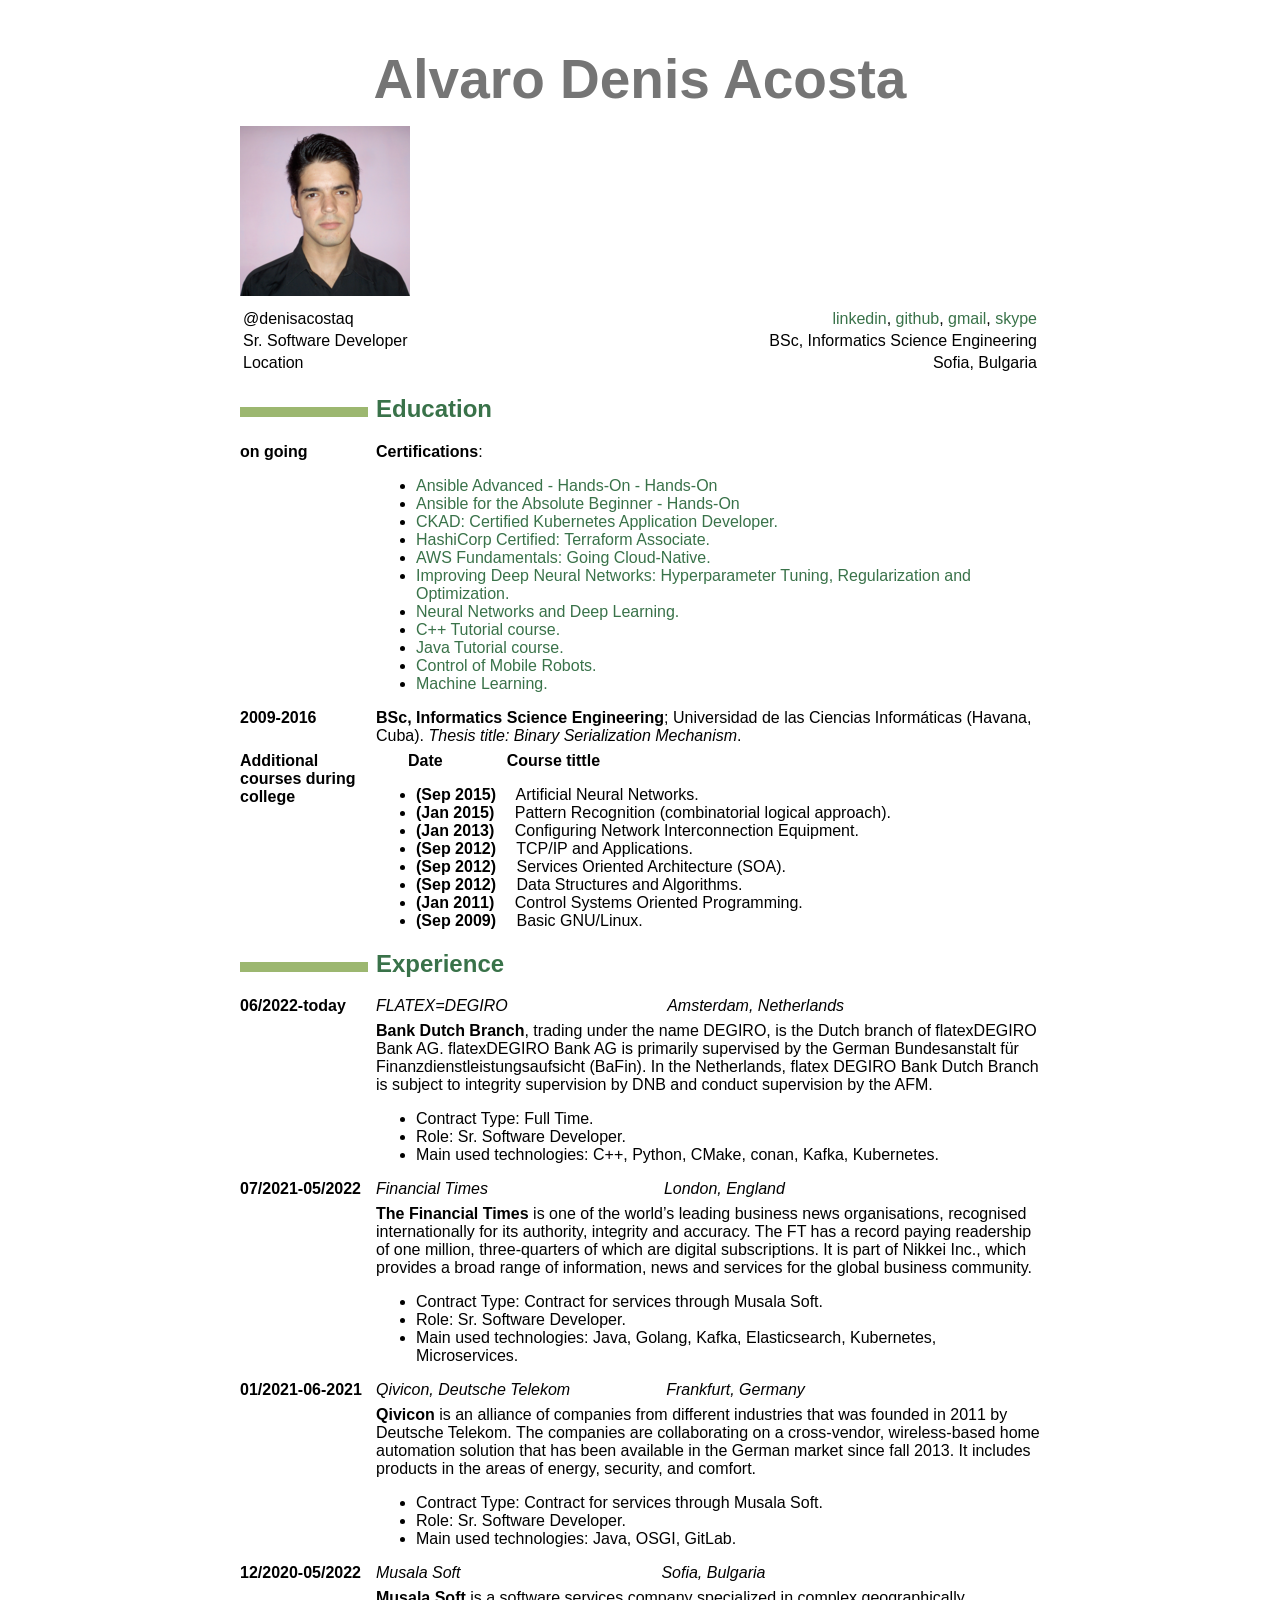
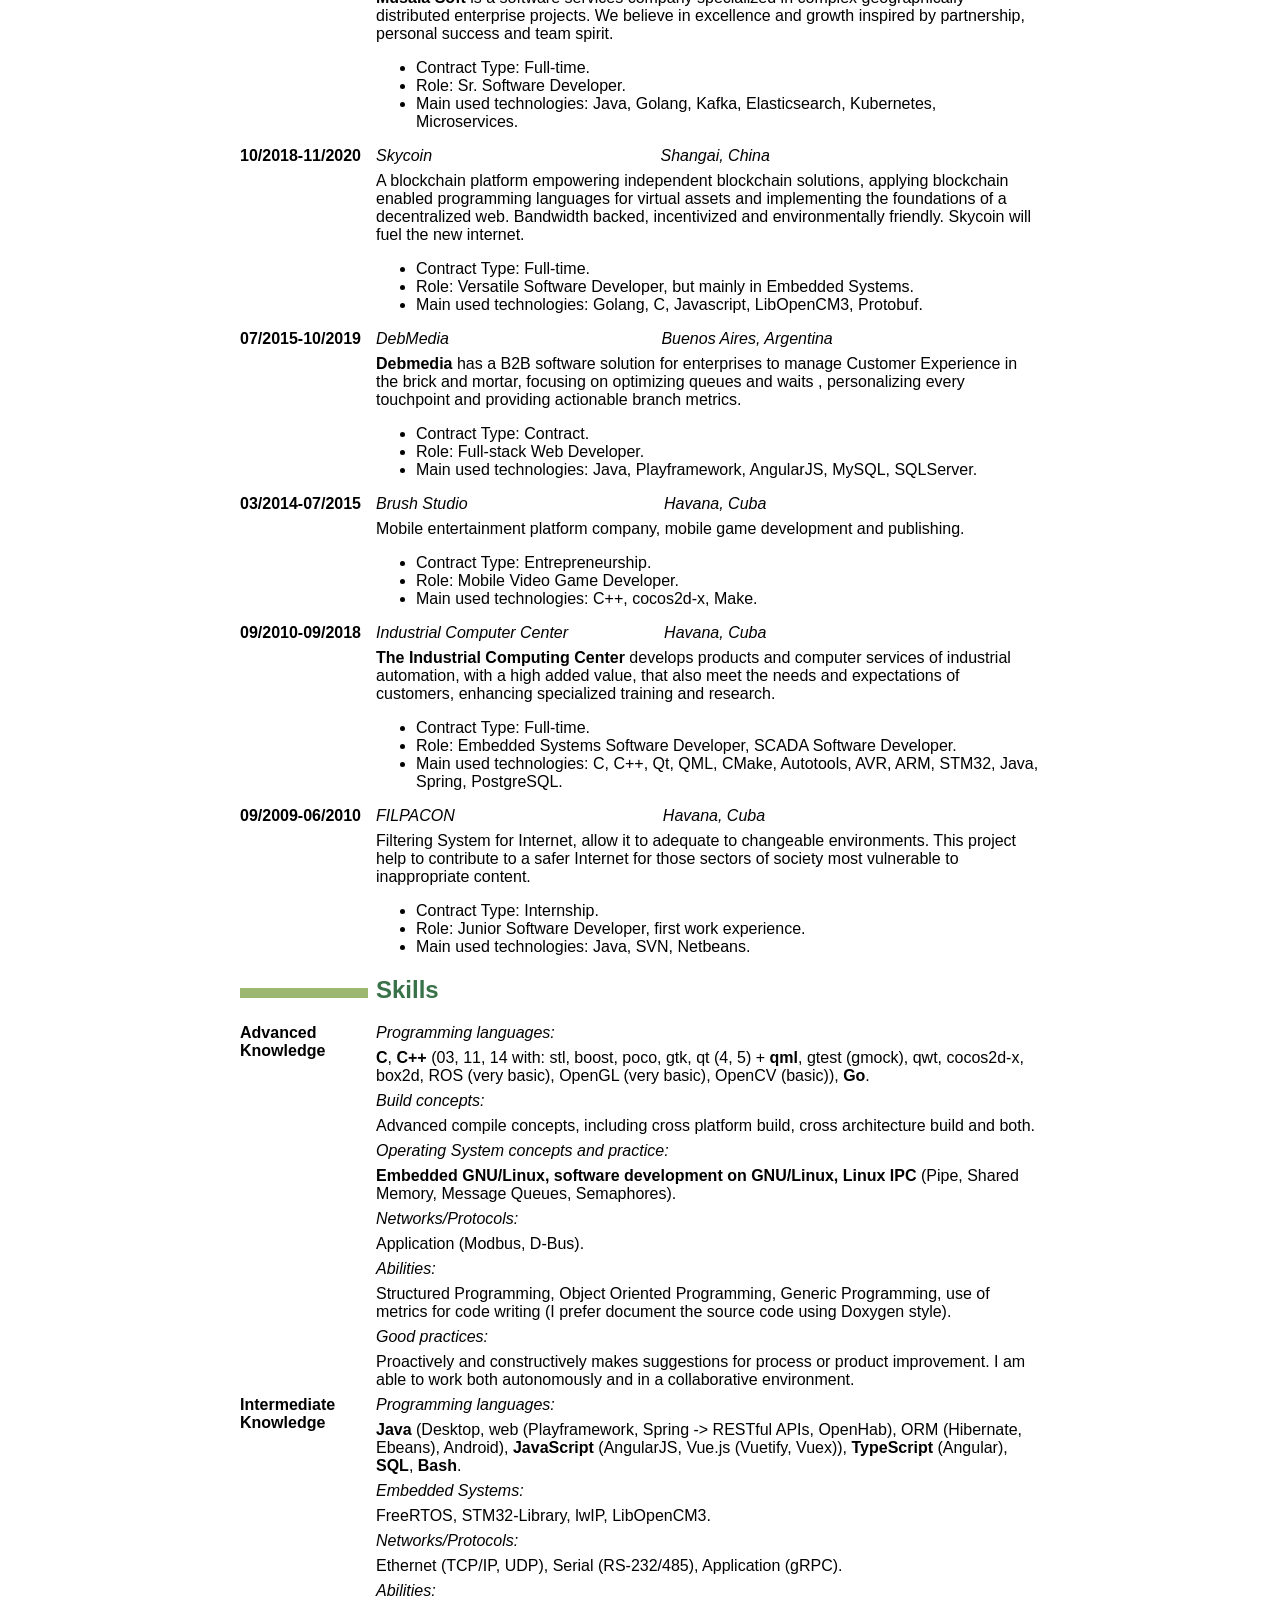
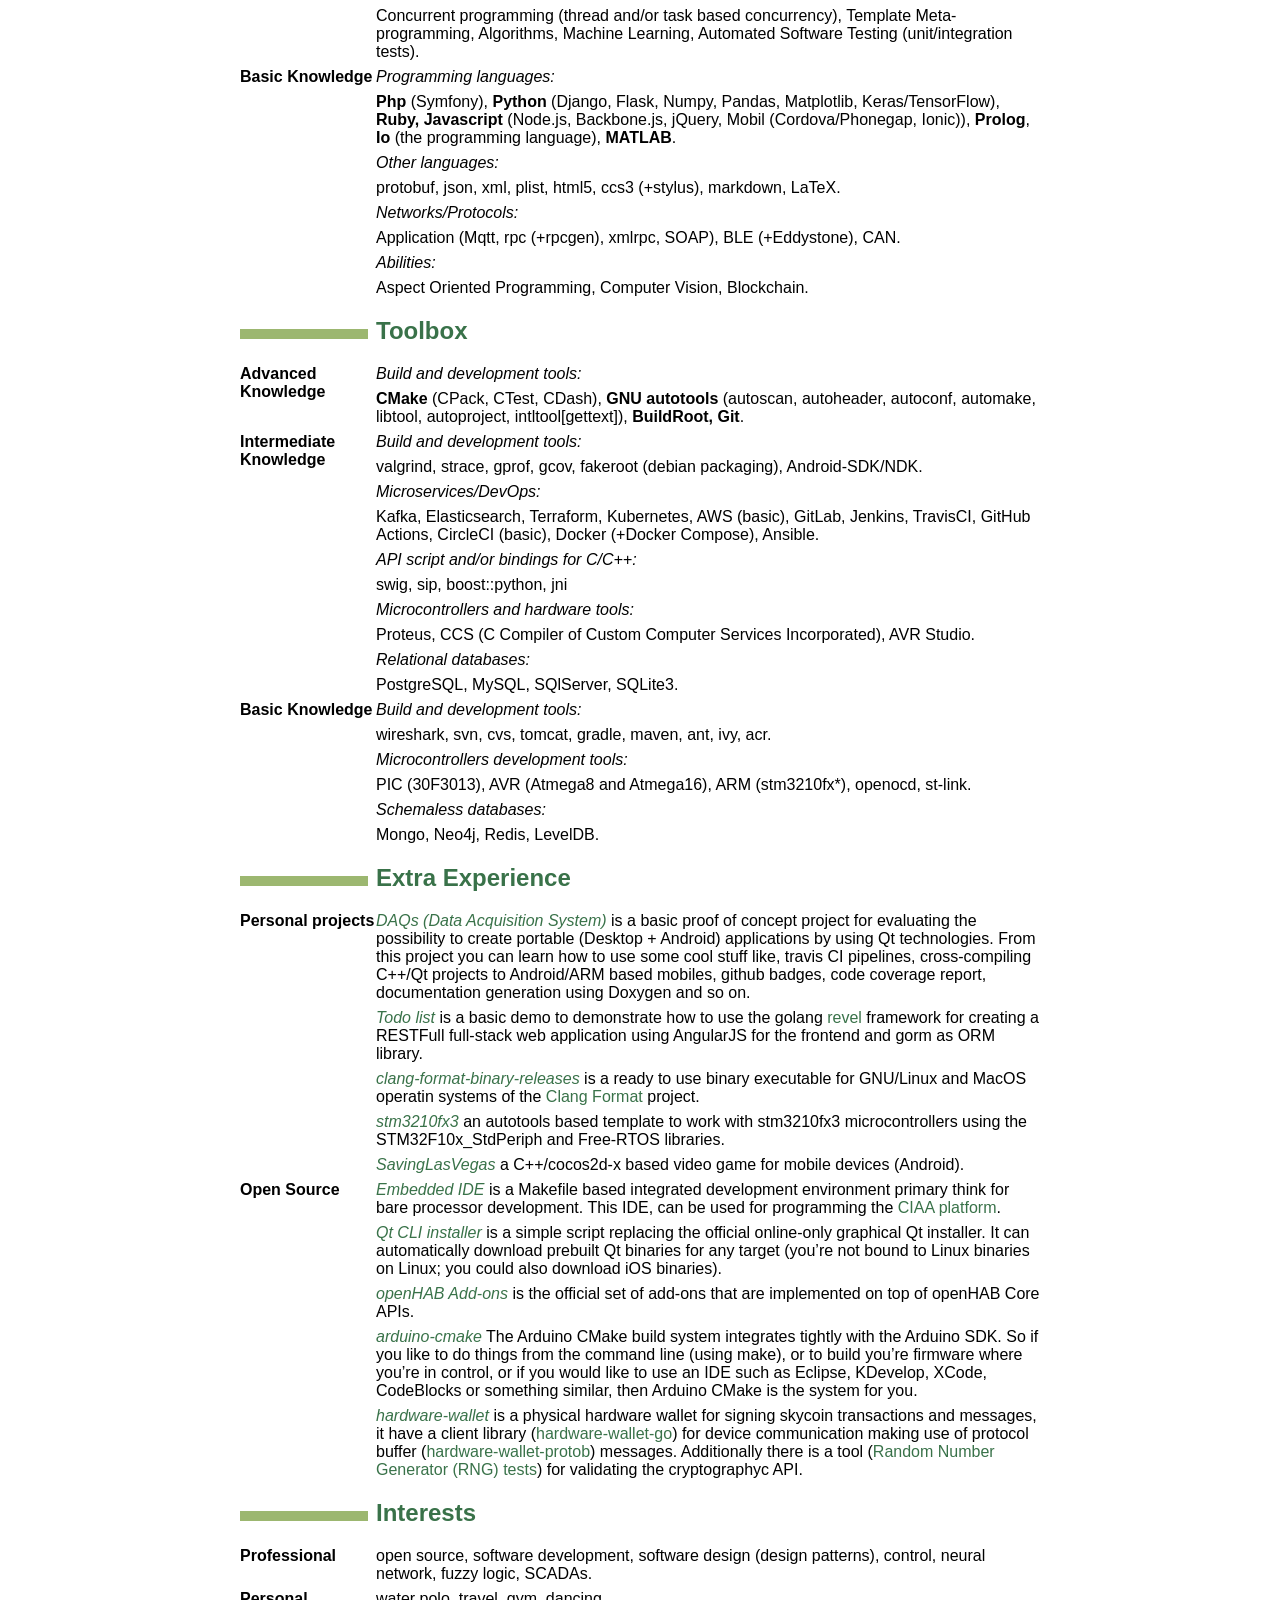
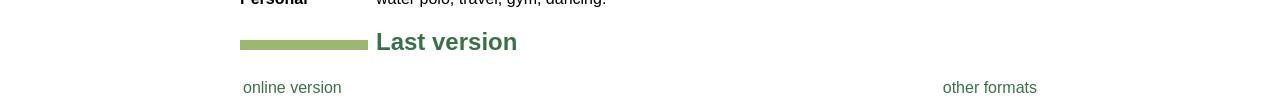
==== index.html @ ee214d64 "Deploying to gh-pages from @ denisacostaq/resume@e137827d42bae8d98dbd490e7baab6566ceab4cd 🚀" ====
<!DOCTYPE html>
<html xmlns="http://www.w3.org/1999/xhtml" lang="" xml:lang="">
<head>
  <meta charset="utf-8" />
  <meta name="generator" content="pandoc" />
  <meta name="viewport" content="width=device-width, initial-scale=1.0, user-scalable=yes" />
  <title>CV – Alvaro Denis Acosta</title>
  <style>
    code{white-space: pre-wrap;}
    span.smallcaps{font-variant: small-caps;}
    span.underline{text-decoration: underline;}
    div.column{display: inline-block; vertical-align: top; width: 50%;}
    div.hanging-indent{margin-left: 1.5em; text-indent: -1.5em;}
    ul.task-list{list-style: none;}
  </style>
  <style type="text/css">
  /* https://github.com/mszep/pandoc_resume/blob/ab6ff8bf3c7a65b2b13882b85a726447e21660ad/styles/chmduquesne.css*/
  /*
   * Copyright 2013 Christophe-Marie Duquesne <chmd@chmd.fr>
   *
   * CSS for making a resume with pandoc. Inspired by moderncv.
   *
   * This CSS document is delivered to you under the CC BY-SA 3.0 License.
   * https://creativecommons.org/licenses/by-sa/3.0/deed.en_US
   */

  /* Whole document */
  body {
      font-family: "Helvetica Neue", Helvetica, Arial, sans-serif;
      max-width: 800px;
      margin: auto;
      background: #FFFFFF;
      padding: 10px 10px 10px 10px;
  }

  /* Title of the resume */
  h1 {
      font-size: 55px;
      color: #757575;
      text-align:center;
      margin-bottom:15px;
  }
  /* h1:hover { */
  /*     background-color: #757575; */
  /*     color: #FFFFFF; */
  /*     text-shadow: 1px 1px 1px #333; */
  /* } */

  /* Titles of categories */
  h2 {
      /* This is called "sectioncolor" in the ConTeXt stylesheet. */
      color: #397249;
  }
  /* There is a bar just before each category */
  h2:before {
      content: "";
      display: inline-block;
      margin-right:1%;
      width: 16%;
      height: 10px;
      /* This is called "rulecolor" in the ConTeXt stylesheet. */
      background-color: #9CB770;
  }
  /* h2:hover { */
  /*     background-color: #397249; */
  /*     color: #FFFFFF; */
  /*     text-shadow: 1px 1px 1px #333; */
  /* } */

  /* Definitions */
  dt {
      float: left;
      clear: left;
      width: 17%;
      font-weight: bold;
  }
  dd {
      margin-left: 17%;
      margin-bottom:7px;
  }
  p {
      margin-top:0;
      margin-bottom:7px;
  }

  /* Blockquotes */
  blockquote {
      text-align: center
  }

  /* Links */
  a {
      text-decoration: none;
      color: #397249;
  }
  a:hover, a:active {
      background-color: #397249;
      color: #FFFFFF;
      text-decoration: none;
      text-shadow: 1px 1px 1px #333;
  }

  /* Horizontal separators */
  hr {
      color: #A6A6A6;
  }

  table {
      width: 100%;
  }
  </style>
</head>
<body>
<header id="title-block-header">
<h1 class="title">Alvaro Denis Acosta</h1>
</header>
<p><img src="Alvaro-photo-chiquita.png" /></p>
<table>
<tbody>
<tr class="odd">
<td style="text-align: left;"><span class="citation" data-cites="denisacostaq">@denisacostaq</span></td>
<td style="text-align: right;"><a href="https://www.linkedin.com/in/denisacostaq">linkedin</a>, <a href="https://github.com/denisacostaq">github</a>, <a href="mailto:denisacostaq@gmail.com?subject=Job%20Offer&amp;body=Hi%20Alvaro,%20we%20have%20an%20open%20oportunity">gmail</a>, <a href="https://join.skype.com/invite/srQL37pNwpTi">skype</a></td>
</tr>
<tr class="even">
<td style="text-align: left;">Sr. Software Developer</td>
<td style="text-align: right;">BSc, Informatics Science Engineering</td>
</tr>
<tr class="odd">
<td style="text-align: left;">Location</td>
<td style="text-align: right;">Sofia, Bulgaria</td>
</tr>
</tbody>
</table>
<h2 id="education">Education</h2>
<dl>
<dt>on going</dt>
<dd><strong>Certifications</strong>:
</dd>
<dd><ul>
<li><a href="https://www.udemy.com/certificate/UC-9a552c89-47fc-4860-8d6d-ed0a4c063a01/">Ansible Advanced - Hands-On - Hands-On</a></li>
<li><a href="https://www.udemy.com/certificate/UC-e124bce6-9352-4ea9-b358-efe3d657f306/">Ansible for the Absolute Beginner - Hands-On</a></li>
<li><a href="https://www.credly.com/badges/64d91478-4864-4310-b6ac-2bbf5a549ce8">CKAD: Certified Kubernetes Application Developer.</a></li>
<li><a href="https://www.credly.com/badges/e5eb4ea9-63e7-473b-a2a9-b027aafe72ab">HashiCorp Certified: Terraform Associate.</a></li>
<li><a href="https://coursera.org/share/10f564163b0104fd0db91991e652fa40">AWS Fundamentals: Going Cloud-Native.</a></li>
<li><a href="https://coursera.org/share/35e572da94401374f2acd45c9a9a245e">Improving Deep Neural Networks: Hyperparameter Tuning, Regularization and Optimization.</a></li>
<li><a href="https://coursera.org/share/e1073a6fb55aa8646710e46434a961fa">Neural Networks and Deep Learning.</a></li>
<li><a href="https://www.sololearn.com/Certificate/1051-1144645/jpg">C++ Tutorial course.</a></li>
<li><a href="https://www.sololearn.com/Certificate/1068-1144645/jpg">Java Tutorial course.</a></li>
<li><a href="https://coursera.org/share/835e837e5b947faf6b302fb66e1b919e">Control of Mobile Robots.</a></li>
<li><a href="https://coursera.org/share/8946146c01502c365e6919c5e69c06e4">Machine Learning.</a></li>
</ul>
</dd>
<dt>2009-2016</dt>
<dd><strong>BSc, Informatics Science Engineering</strong>; Universidad de las Ciencias Informáticas (Havana, Cuba). <em>Thesis title: Binary Serialization Mechanism</em>.
</dd>
<dt>Additional courses during college</dt>
<dd>  <strong>Date</strong>    <strong>Course tittle</strong>
</dd>
<dd><ul>
<li><strong>(Sep 2015)</strong>  Artificial Neural Networks.</li>
<li><strong>(Jan 2015)</strong>  Pattern Recognition (combinatorial logical approach).</li>
<li><strong>(Jan 2013)</strong>  Configuring Network Interconnection Equipment.</li>
<li><strong>(Sep 2012)</strong>  TCP/IP and Applications.</li>
<li><strong>(Sep 2012)</strong>  Services Oriented Architecture (SOA).</li>
<li><strong>(Sep 2012)</strong>  Data Structures and Algorithms.</li>
<li><strong>(Jan 2011)</strong>  Control Systems Oriented Programming.</li>
<li><strong>(Sep 2009)</strong>  Basic GNU/Linux.</li>
</ul>
</dd>
</dl>
<h2 id="experience">Experience</h2>
<dl>
<dt><strong>06/2022‐today</strong></dt>
<dd><p><em>FLATEX=DEGIRO          Amsterdam, Netherlands</em></p>
<p><strong>Bank Dutch Branch</strong>, trading under the name DEGIRO, is the Dutch branch of flatexDEGIRO Bank AG. flatexDEGIRO Bank AG is primarily supervised by the German Bundesanstalt für Finanzdienstleistungsaufsicht (BaFin). In the Netherlands, flatex DEGIRO Bank Dutch Branch is subject to integrity supervision by DNB and conduct supervision by the AFM.</p>
<ul>
<li>Contract Type: Full Time.</li>
<li>Role: Sr. Software Developer.</li>
<li>Main used technologies: C++, Python, CMake, conan, Kafka, Kubernetes.</li>
</ul>
</dd>
<dt><strong>07/2021‐05/2022</strong></dt>
<dd><p><em>Financial Times           London, England</em></p>
<p><strong>The Financial Times</strong> is one of the world’s leading business news organisations, recognised internationally for its authority, integrity and accuracy. The FT has a record paying readership of one million, three-quarters of which are digital subscriptions. It is part of Nikkei Inc., which provides a broad range of information, news and services for the global business community.</p>
<ul>
<li>Contract Type: Contract for services through Musala Soft.</li>
<li>Role: Sr. Software Developer.</li>
<li>Main used technologies: Java, Golang, Kafka, Elasticsearch, Kubernetes, Microservices.</li>
</ul>
</dd>
<dt><strong>01/2021‐06-2021</strong></dt>
<dd><p><em>Qivicon, Deutsche Telekom      Frankfurt, Germany</em></p>
<p><strong>Qivicon</strong> is an alliance of companies from different industries that was founded in 2011 by Deutsche Telekom. The companies are collaborating on a cross-vendor, wireless-based home automation solution that has been available in the German market since fall 2013. It includes products in the areas of energy, security, and comfort.</p>
<ul>
<li>Contract Type: Contract for services through Musala Soft.</li>
<li>Role: Sr. Software Developer.</li>
<li>Main used technologies: Java, OSGI, GitLab.</li>
</ul>
</dd>
<dt><strong>12/2020‐05/2022</strong></dt>
<dd><p><em>Musala Soft              Sofia, Bulgaria</em></p>
<p><strong>Musala Soft</strong> is a software services company specialized in complex geographically distributed enterprise projects. We believe in excellence and growth inspired by partnership, personal success and team spirit.</p>
<ul>
<li>Contract Type: Full-time.</li>
<li>Role: Sr. Software Developer.</li>
<li>Main used technologies: Java, Golang, Kafka, Elasticsearch, Kubernetes, Microservices.</li>
</ul>
</dd>
<dt><strong>10/2018‐11/2020</strong></dt>
<dd><p><em>Skycoin               Shangai, China</em></p>
<p>A blockchain platform empowering independent blockchain solutions, applying blockchain enabled programming languages for virtual assets and implementing the foundations of a decentralized web. Bandwidth backed, incentivized and environmentally friendly. Skycoin will fuel the new internet.</p>
<ul>
<li>Contract Type: Full-time.</li>
<li>Role: Versatile Software Developer, but mainly in Embedded Systems.</li>
<li>Main used technologies: Golang, C, Javascript, LibOpenCM3, Protobuf.</li>
</ul>
</dd>
<dt><strong>07/2015‐10/2019</strong></dt>
<dd><p><em>DebMedia              Buenos Aires, Argentina</em></p>
<p><strong>Debmedia</strong> has a B2B software solution for enterprises to manage Customer Experience in the brick and mortar, focusing on optimizing queues and waits , personalizing every touchpoint and providing actionable branch metrics.</p>
<ul>
<li>Contract Type: Contract.</li>
<li>Role: Full-stack Web Developer.</li>
<li>Main used technologies: Java, Playframework, AngularJS, MySQL, SQLServer.</li>
</ul>
</dd>
<dt><strong>03/2014‐07/2015</strong></dt>
<dd><p><em>Brush Studio             Havana, Cuba</em></p>
<p>Mobile entertainment platform company, mobile game development and publishing.</p>
<ul>
<li>Contract Type: Entrepreneurship.</li>
<li>Role: Mobile Video Game Developer.</li>
<li>Main used technologies: C++, cocos2d-x, Make.</li>
</ul>
</dd>
<dt><strong>09/2010‐09/2018</strong></dt>
<dd><p><em>Industrial Computer Center      Havana, Cuba</em></p>
<p><strong>The Industrial Computing Center</strong> develops products and computer services of industrial automation, with a high added value, that also meet the needs and expectations of customers, enhancing specialized training and research.</p>
<ul>
<li>Contract Type: Full-time.</li>
<li>Role: Embedded Systems Software Developer, SCADA Software Developer.</li>
<li>Main used technologies: C, C++, Qt, QML, CMake, Autotools, AVR, ARM, STM32, Java, Spring, PostgreSQL.</li>
</ul>
</dd>
<dt><strong>09/2009‐06/2010</strong></dt>
<dd><p><em>FILPACON             Havana, Cuba</em></p>
<p>Filtering System for Internet, allow it to adequate to changeable environments. This project help to contribute to a safer Internet for those sectors of society most vulnerable to inappropriate content.</p>
<ul>
<li>Contract Type: Internship.</li>
<li>Role: Junior Software Developer, first work experience.</li>
<li>Main used technologies: Java, SVN, Netbeans.</li>
</ul>
</dd>
</dl>
<h2 id="skills">Skills</h2>
<dl>
<dt>Advanced Knowledge</dt>
<dd><p><em>Programming languages:</em></p>
<p><strong>C</strong>, <strong>C++</strong> (03, 11, 14 with: stl, boost, poco, gtk, qt (4, 5) + <strong>qml</strong>, gtest (gmock), qwt, cocos2d‐x, box2d, ROS (very basic), OpenGL (very basic), OpenCV (basic)), <strong>Go</strong>.</p>
</dd>
<dd><p><em>Build concepts:</em></p>
<p>Advanced compile concepts, including cross platform build, cross architecture build and both.</p>
</dd>
<dd><p><em>Operating System concepts and practice:</em></p>
<p><strong>Embedded GNU/Linux, software development on GNU/Linux, Linux IPC</strong> (Pipe, Shared Memory, Message Queues, Semaphores).</p>
</dd>
<dd><p><em>Networks/Protocols:</em></p>
<p>Application (Modbus, D‐Bus).</p>
</dd>
<dd><p><em>Abilities:</em></p>
<p>Structured Programming, Object Oriented Programming, Generic Programming, use of metrics for code writing (I prefer document the source code using Doxygen style).</p>
</dd>
<dd><p><em>Good practices:</em></p>
<p>Proactively and constructively makes suggestions for process or product improvement. I am able to work both autonomously and in a collaborative environment.</p>
</dd>
<dt>Intermediate Knowledge</dt>
<dd><p><em>Programming languages:</em></p>
<p><strong>Java</strong> (Desktop, web (Playframework, Spring ‐&gt; RESTful APIs, OpenHab), ORM (Hibernate, Ebeans), Android), <strong>JavaScript</strong> (AngularJS, Vue.js (Vuetify, Vuex)), <strong>TypeScript</strong> (Angular), <strong>SQL</strong>, <strong>Bash</strong>.</p>
</dd>
<dd><p><em>Embedded Systems:</em></p>
<p>FreeRTOS, STM32‐Library, lwIP, LibOpenCM3.</p>
</dd>
<dd><p><em>Networks/Protocols:</em></p>
<p>Ethernet (TCP/IP, UDP), Serial (RS‐232/485), Application (gRPC).</p>
</dd>
<dd><p><em>Abilities:</em></p>
<p>Concurrent programming (thread and/or task based concurrency), Template Meta‐programming, Algorithms, Machine Learning, Automated Software Testing (unit/integration tests).</p>
</dd>
<dt>Basic Knowledge</dt>
<dd><p><em>Programming languages:</em></p>
<p><strong>Php</strong> (Symfony), <strong>Python</strong> (Django, Flask, Numpy, Pandas, Matplotlib, Keras/TensorFlow), <strong>Ruby, Javascript</strong> (Node.js, Backbone.js, jQuery, Mobil (Cordova/Phonegap, Ionic)), <strong>Prolog</strong>, <strong>Io</strong> (the programming language), <strong>MATLAB</strong>.</p>
</dd>
<dd><p><em>Other languages:</em></p>
<p>protobuf, json, xml, plist, html5, ccs3 (+stylus), markdown, LaTeX.</p>
</dd>
<dd><p><em>Networks/Protocols:</em></p>
<p>Application (Mqtt, rpc (+rpcgen), xmlrpc, SOAP), BLE (+Eddystone), CAN.</p>
</dd>
<dd><p><em>Abilities:</em></p>
<p>Aspect Oriented Programming, Computer Vision, Blockchain.</p>
</dd>
</dl>
<h2 id="toolbox">Toolbox</h2>
<dl>
<dt>Advanced Knowledge</dt>
<dd><p><em>Build and development tools:</em></p>
<p><strong>CMake</strong> (CPack, CTest, CDash), <strong>GNU autotools</strong> (autoscan, autoheader, autoconf, automake, libtool, autoproject, intltool[gettext]), <strong>BuildRoot, Git</strong>.</p>
</dd>
<dt>Intermediate Knowledge</dt>
<dd><p><em>Build and development tools:</em></p>
<p>valgrind, strace, gprof, gcov, fakeroot (debian packaging), Android‐SDK/NDK.</p>
</dd>
<dd><p><em>Microservices/DevOps:</em></p>
<p>Kafka, Elasticsearch, Terraform, Kubernetes, AWS (basic), GitLab, Jenkins, TravisCI, GitHub Actions, CircleCI (basic), Docker (+Docker Compose), Ansible.</p>
</dd>
<dd><p><em>API script and/or bindings for C/C++:</em></p>
<p>swig, sip, boost::python, jni</p>
</dd>
<dd><p><em>Microcontrollers and hardware tools:</em></p>
<p>Proteus, CCS (C Compiler of Custom Computer Services Incorporated), AVR Studio.</p>
</dd>
<dd><p><em>Relational databases:</em></p>
<p>PostgreSQL, MySQL, SQlServer, SQLite3.</p>
</dd>
<dt>Basic Knowledge</dt>
<dd><p><em>Build and development tools:</em></p>
<p>wireshark, svn, cvs, tomcat, gradle, maven, ant, ivy, acr.</p>
</dd>
<dd><p><em>Microcontrollers development tools:</em></p>
<p>PIC (30F3013), AVR (Atmega8 and Atmega16), ARM (stm3210fx*), openocd, st‐link.</p>
</dd>
<dd><p><em>Schemaless databases:</em></p>
<p>Mongo, Neo4j, Redis, LevelDB.</p>
</dd>
</dl>
<h2 id="extra-experience">Extra Experience</h2>
<dl>
<dt>Personal projects</dt>
<dd><p><em><a href="https://github.com/denisacostaq/DAQs">DAQs (Data Acquisition System)</a></em> is a basic proof of concept project for evaluating the possibility to create portable (Desktop + Android) applications by using Qt technologies. From this project you can learn how to use some cool stuff like, travis CI pipelines, cross-compiling C++/Qt projects to Android/ARM based mobiles, github badges, code coverage report, documentation generation using Doxygen and so on.</p>
<p><em><a href="https://github.com/denisacostaq/todolist-go">Todo list</a></em> is a basic demo to demonstrate how to use the golang <a href="https://revel.github.io/manual/index.html">revel</a> framework for creating a RESTFull full-stack web application using AngularJS for the frontend and gorm as ORM library.</p>
<p><em><a href="https://github.com/denisacostaq/clang-format-binary-releases">clang-format-binary-releases</a></em> is a ready to use binary executable for GNU/Linux and MacOS operatin systems of the <a href="https://clang.llvm.org/docs/ClangFormat.html">Clang Format</a> project.</p>
<p><em><a href="https://github.com/denisacostaq/firmware-stm3210fx3">stm3210fx3</a></em> an autotools based template to work with stm3210fx3 microcontrollers using the STM32F10x_StdPeriph and Free-RTOS libraries.</p>
<p><em><a href="https://github.com/denisacostaq/SavingLasVegas">SavingLasVegas</a></em> a C++/cocos2d-x based video game for mobile devices (Android).</p>
</dd>
<dt>Open Source</dt>
<dd><p><em><a href="http://martinribelotta.github.io/embedded-ide">Embedded IDE</a></em> is a Makefile based integrated development environment primary think for bare processor development. This IDE, can be used for programming the <a href="http://www.proyecto-ciaa.com.ar/index_quees_en.html">CIAA platform</a>.</p>
<p><em><a href="https://github.com/denisacostaq/qli-installer">Qt CLI installer</a></em> is a simple script replacing the official online-only graphical Qt installer. It can automatically download prebuilt Qt binaries for any target (you’re not bound to Linux binaries on Linux; you could also download iOS binaries).</p>
<p><em><a href="https://github.com/denisacostaq/openhab-addons">openHAB Add-ons</a></em> is the official set of add-ons that are implemented on top of openHAB Core APIs.</p>
<p><em><a href="https://github.com/denisacostaq/arduino-cmake/tree/develop">arduino-cmake</a></em> The Arduino CMake build system integrates tightly with the Arduino SDK. So if you like to do things from the command line (using make), or to build you’re firmware where you’re in control, or if you would like to use an IDE such as Eclipse, KDevelop, XCode, CodeBlocks or something similar, then Arduino CMake is the system for you.</p>
<p><em><a href="https://github.com/skycoin/hardware-wallet/commits?author=stdevAlDen">hardware-wallet</a></em> is a physical hardware wallet for signing skycoin transactions and messages, it have a client library (<a href="https://github.com/skycoin/hardware-wallet-go/commits?author=stdevAlDen">hardware-wallet-go</a>) for device communication making use of protocol buffer (<a href="https://github.com/skycoin/hardware-wallet-protob/commits?author=stdevAlDen">hardware-wallet-protob</a>) messages. Additionally there is a tool (<a href="https://github.com/denisacostaq/rng-test/commits/feature/update_after_libopencm3_changes">Random Number Generator (RNG) tests</a>) for validating the cryptographyc API.</p>
</dd>
</dl>
<h2 id="interests">Interests</h2>
<dl>
<dt>Professional</dt>
<dd>open source, software development, software design (design patterns), control, neural network, fuzzy logic, SCADAs.
</dd>
<dt>Personal</dt>
<dd>water polo, travel, gym, dancing.
</dd>
</dl>
<h2 id="last-version">Last version</h2>
<table>
<tbody>
<tr class="odd">
<td><a href="https://denisacostaq.github.io/resume">online version</a></td>
<td style="text-align: right;"><a href="https://github.com/denisacostaq/resume/releases/latest">other formats</a></td>
</tr>
</tbody>
</table>
</body>
</html>
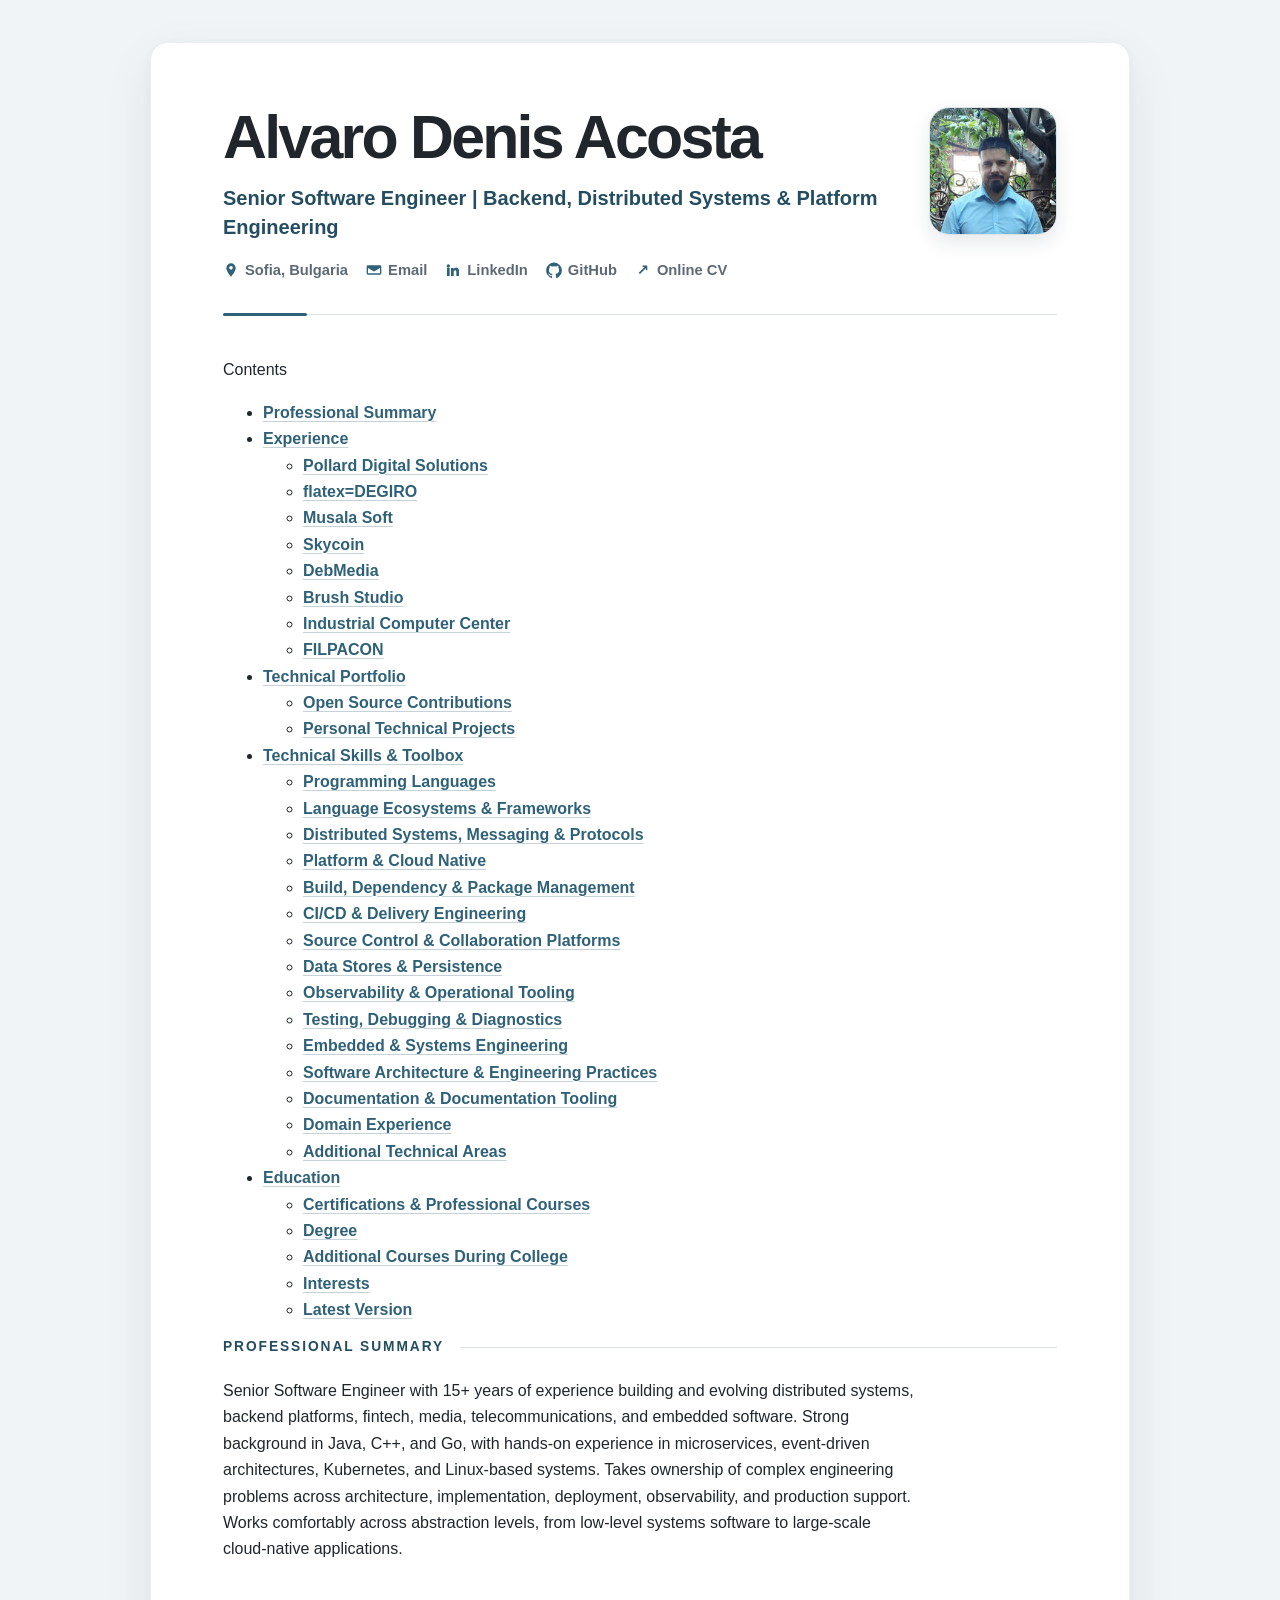
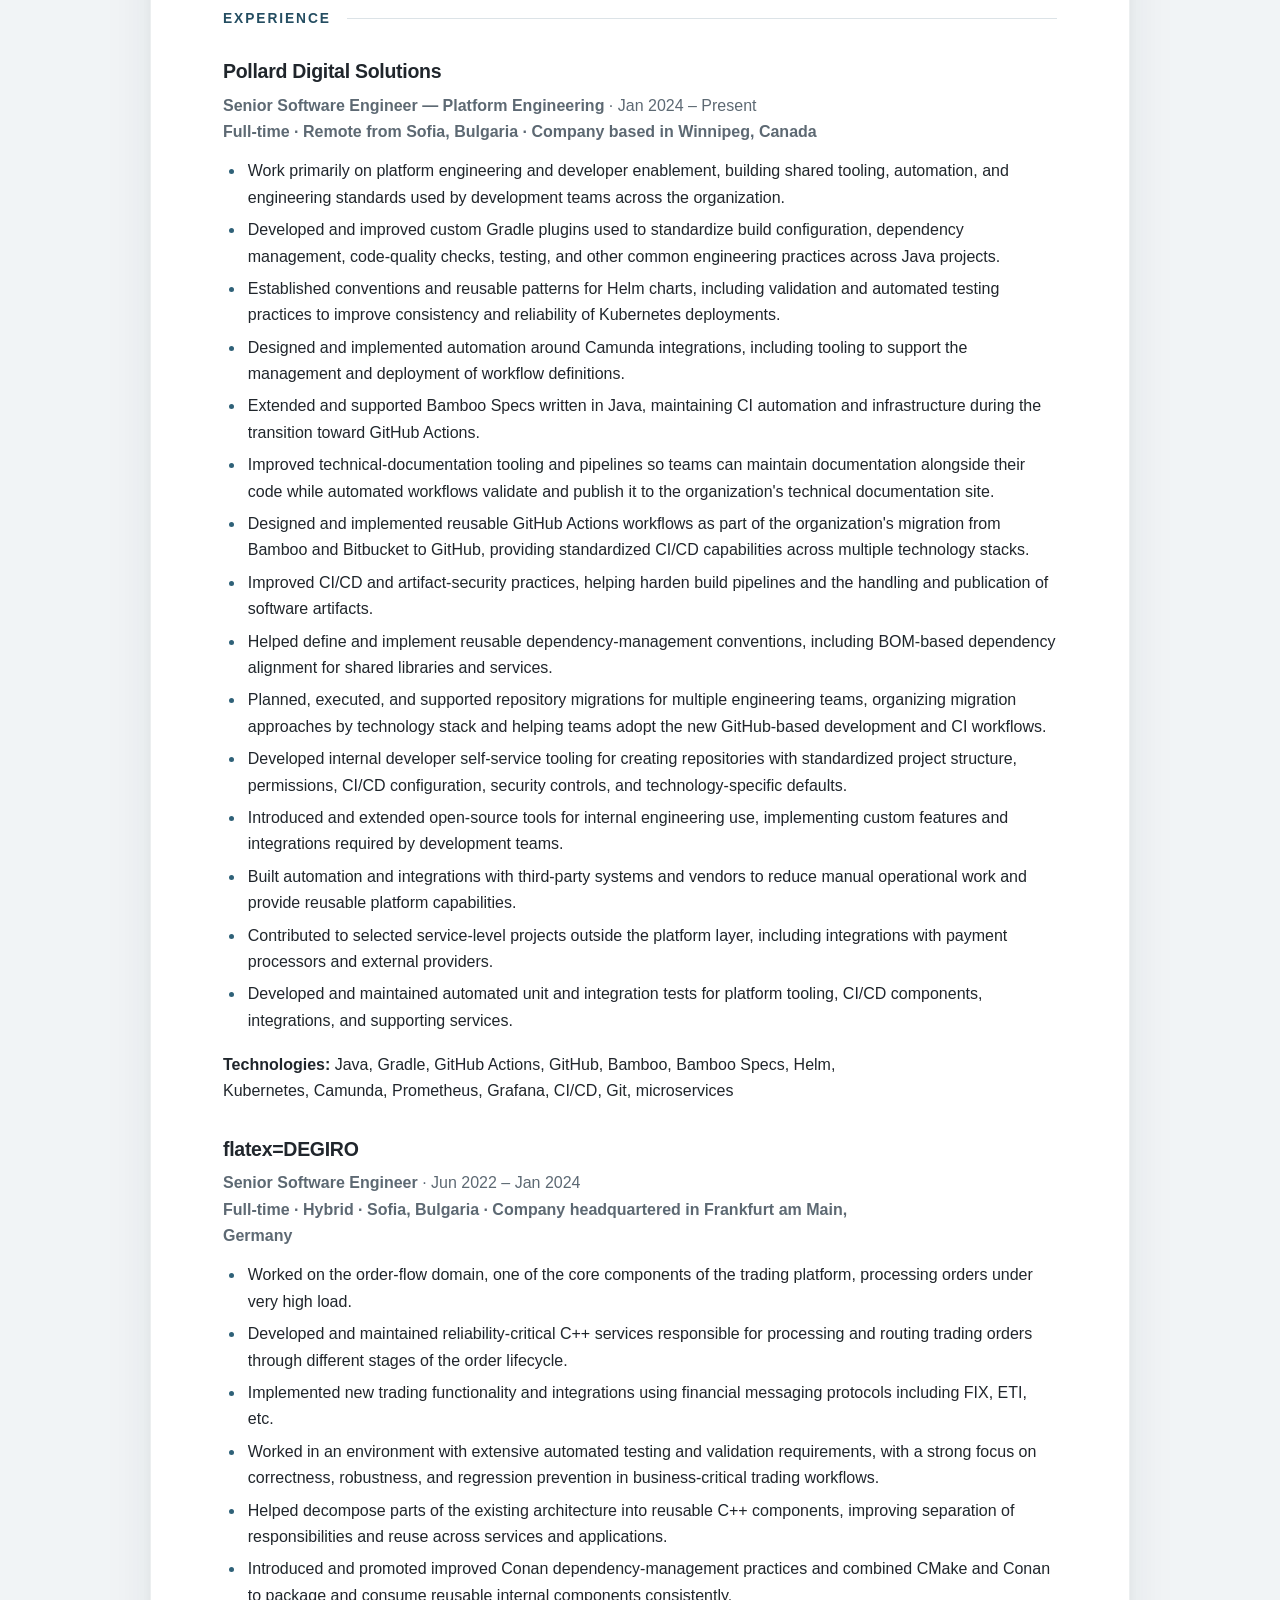
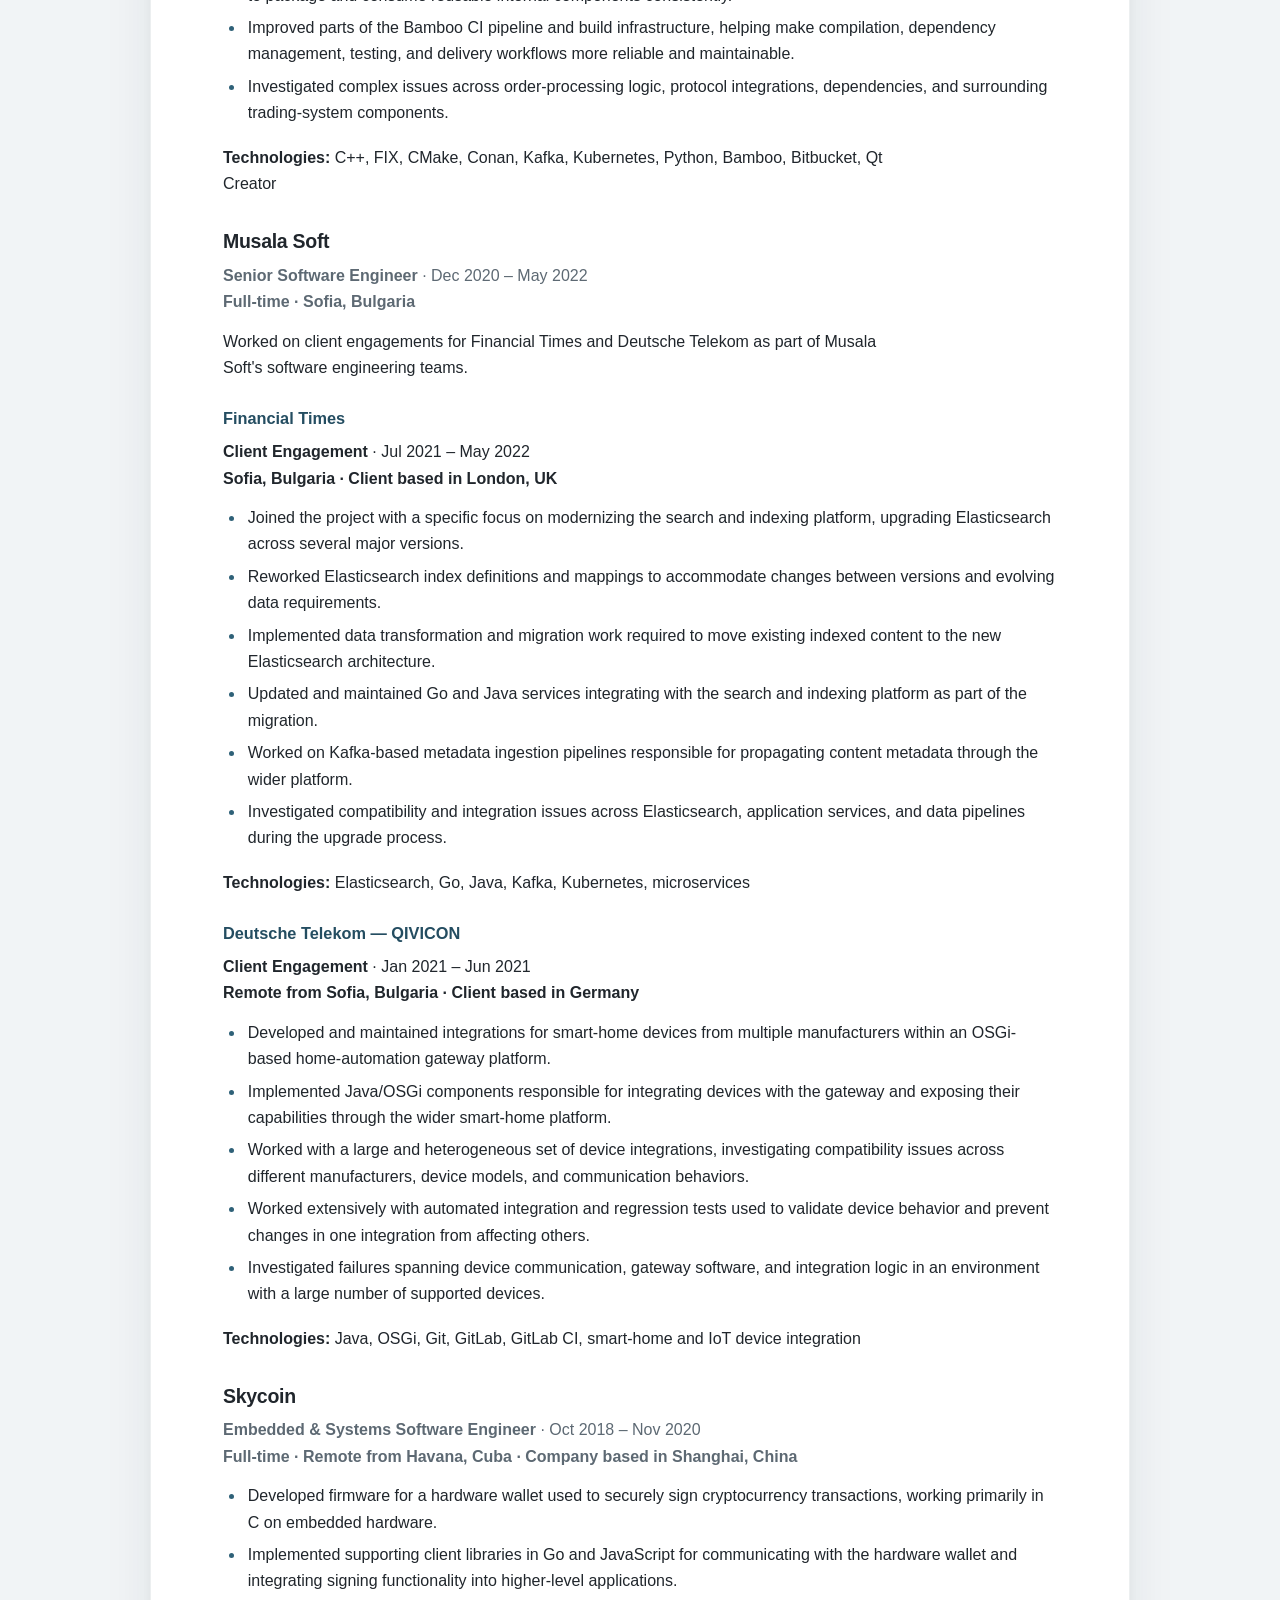
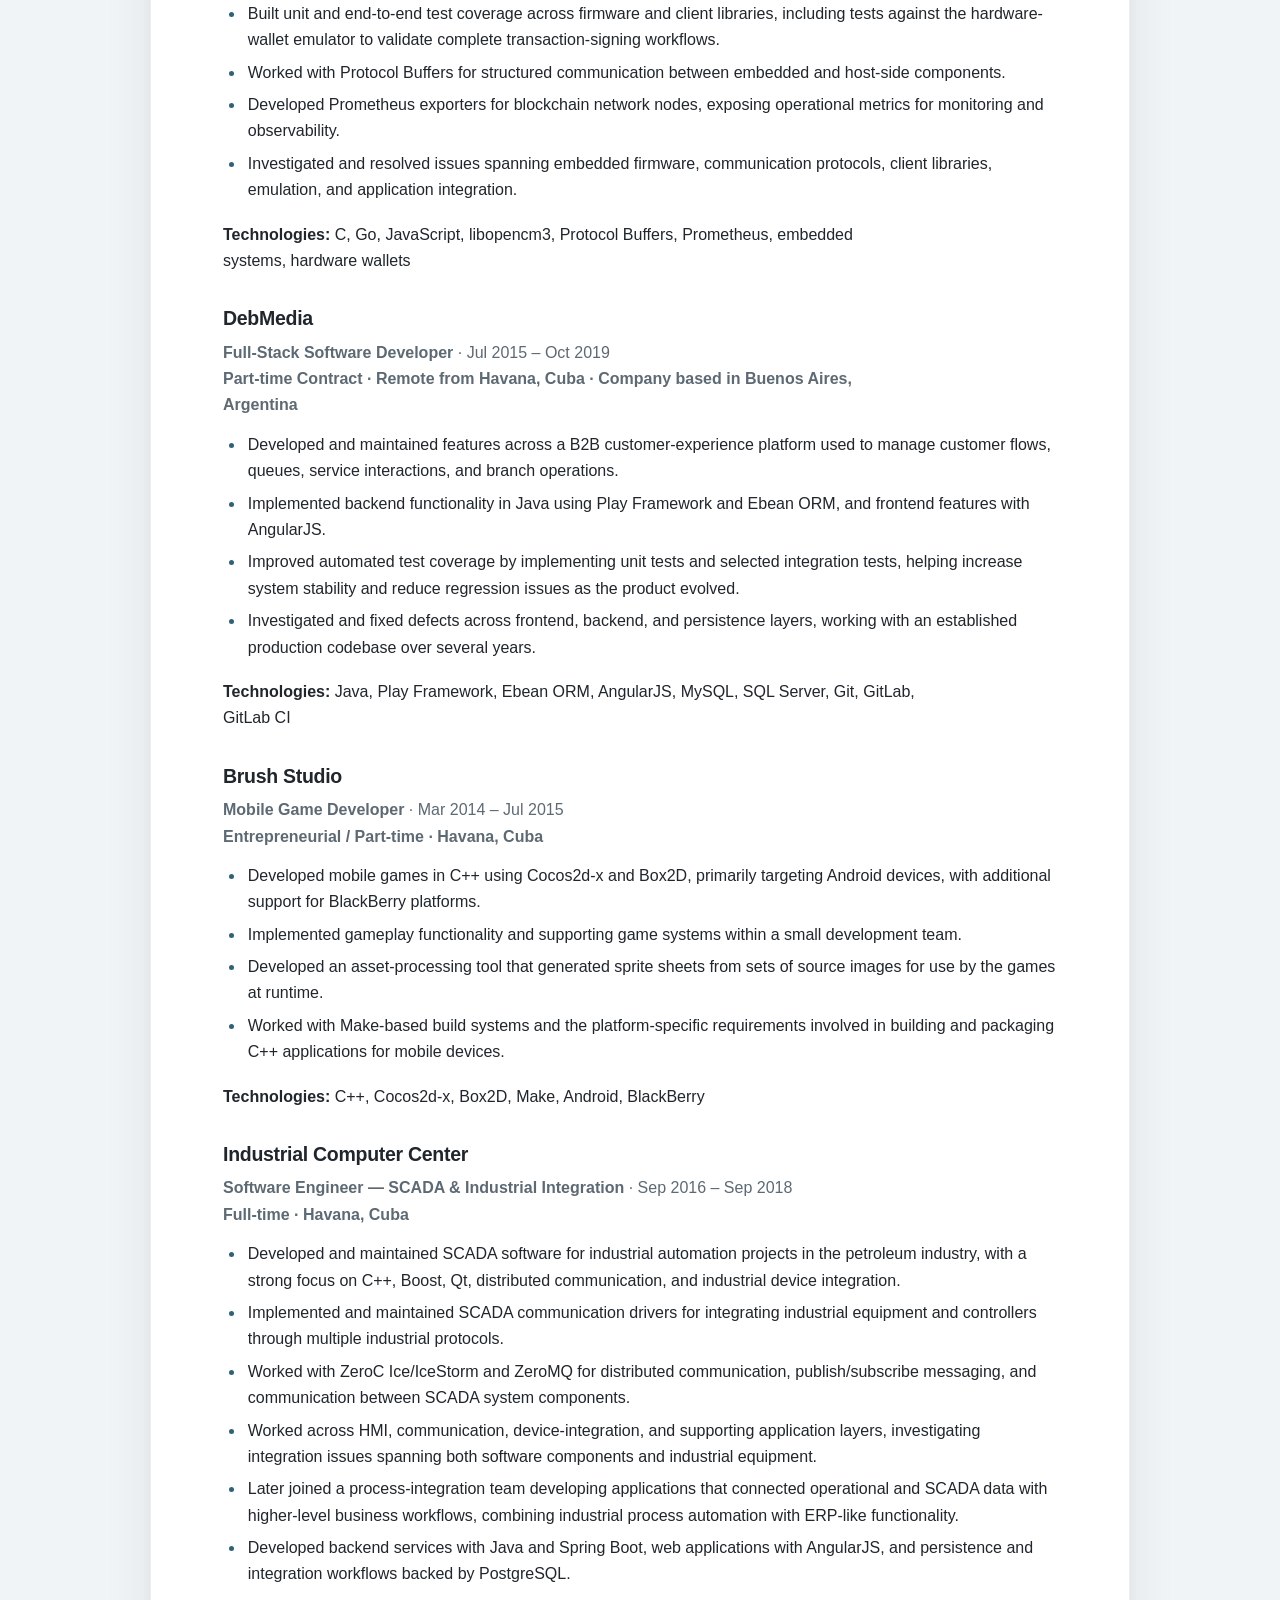
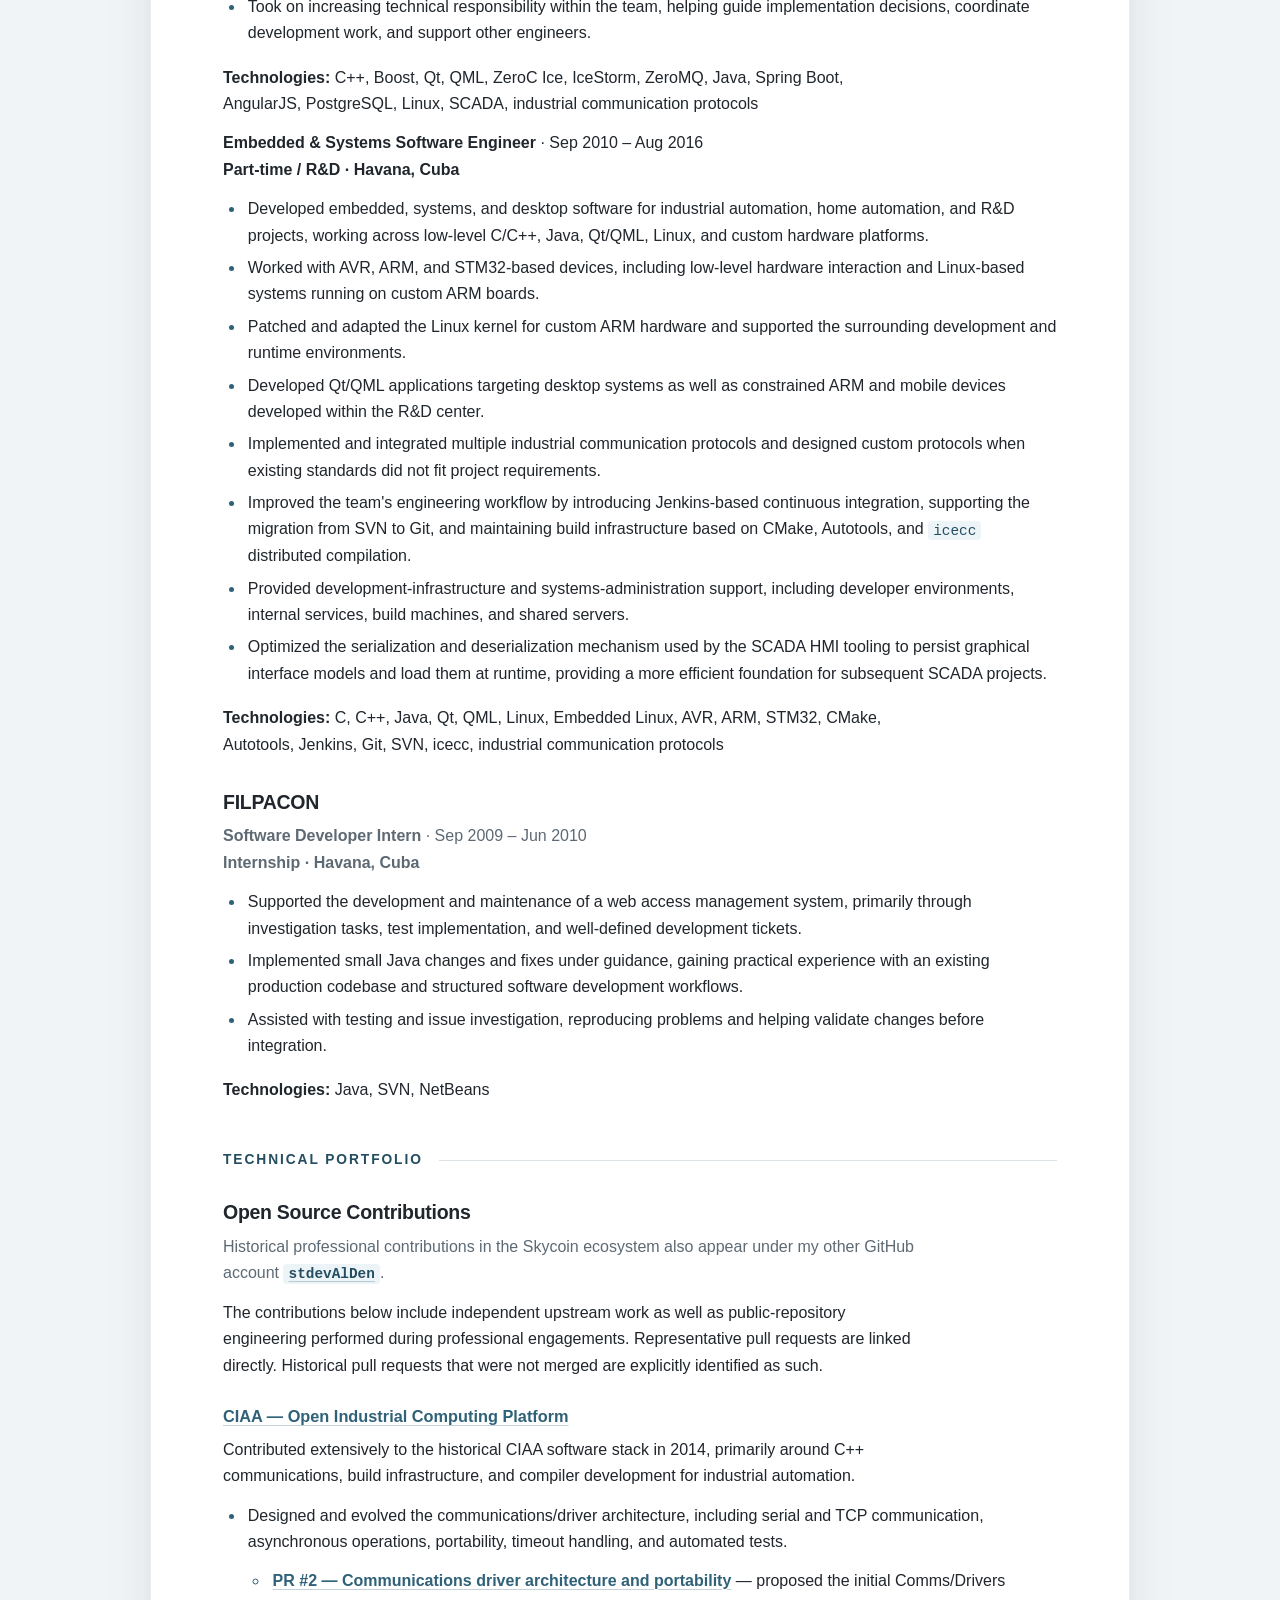
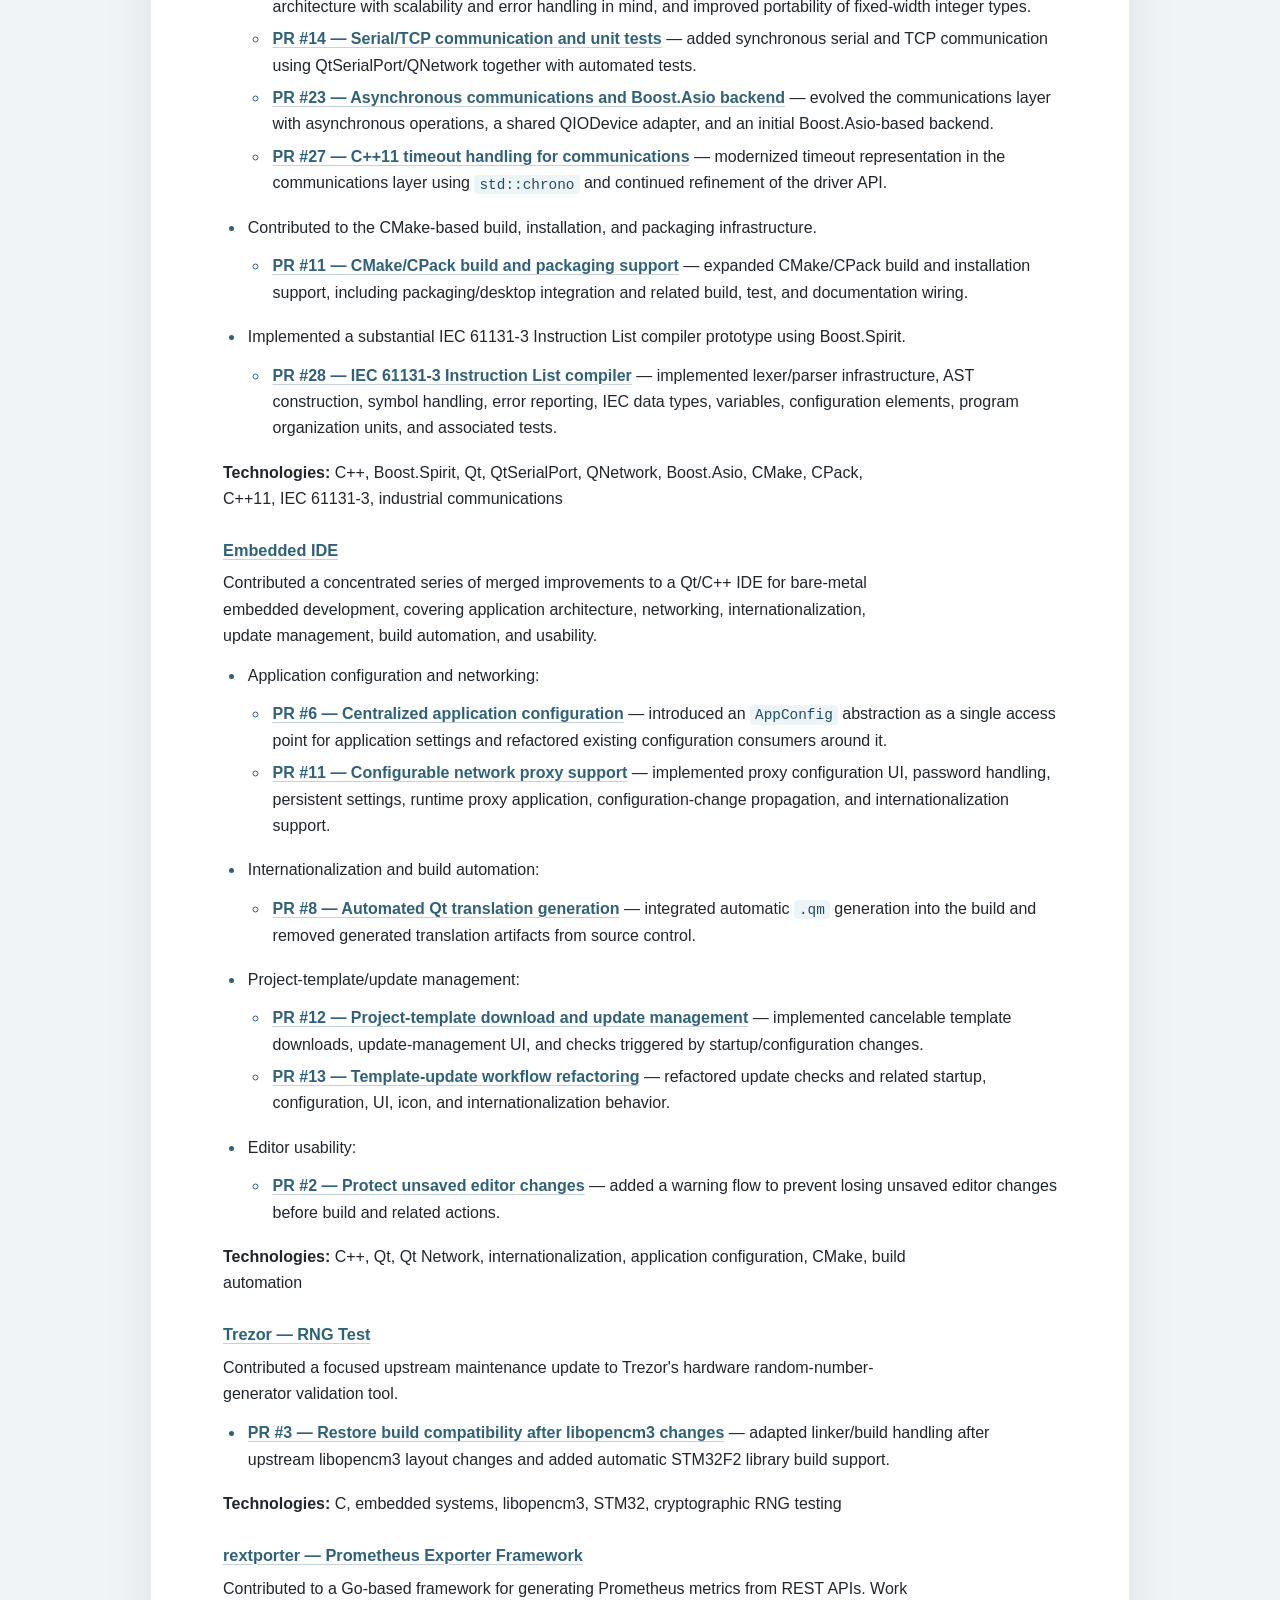
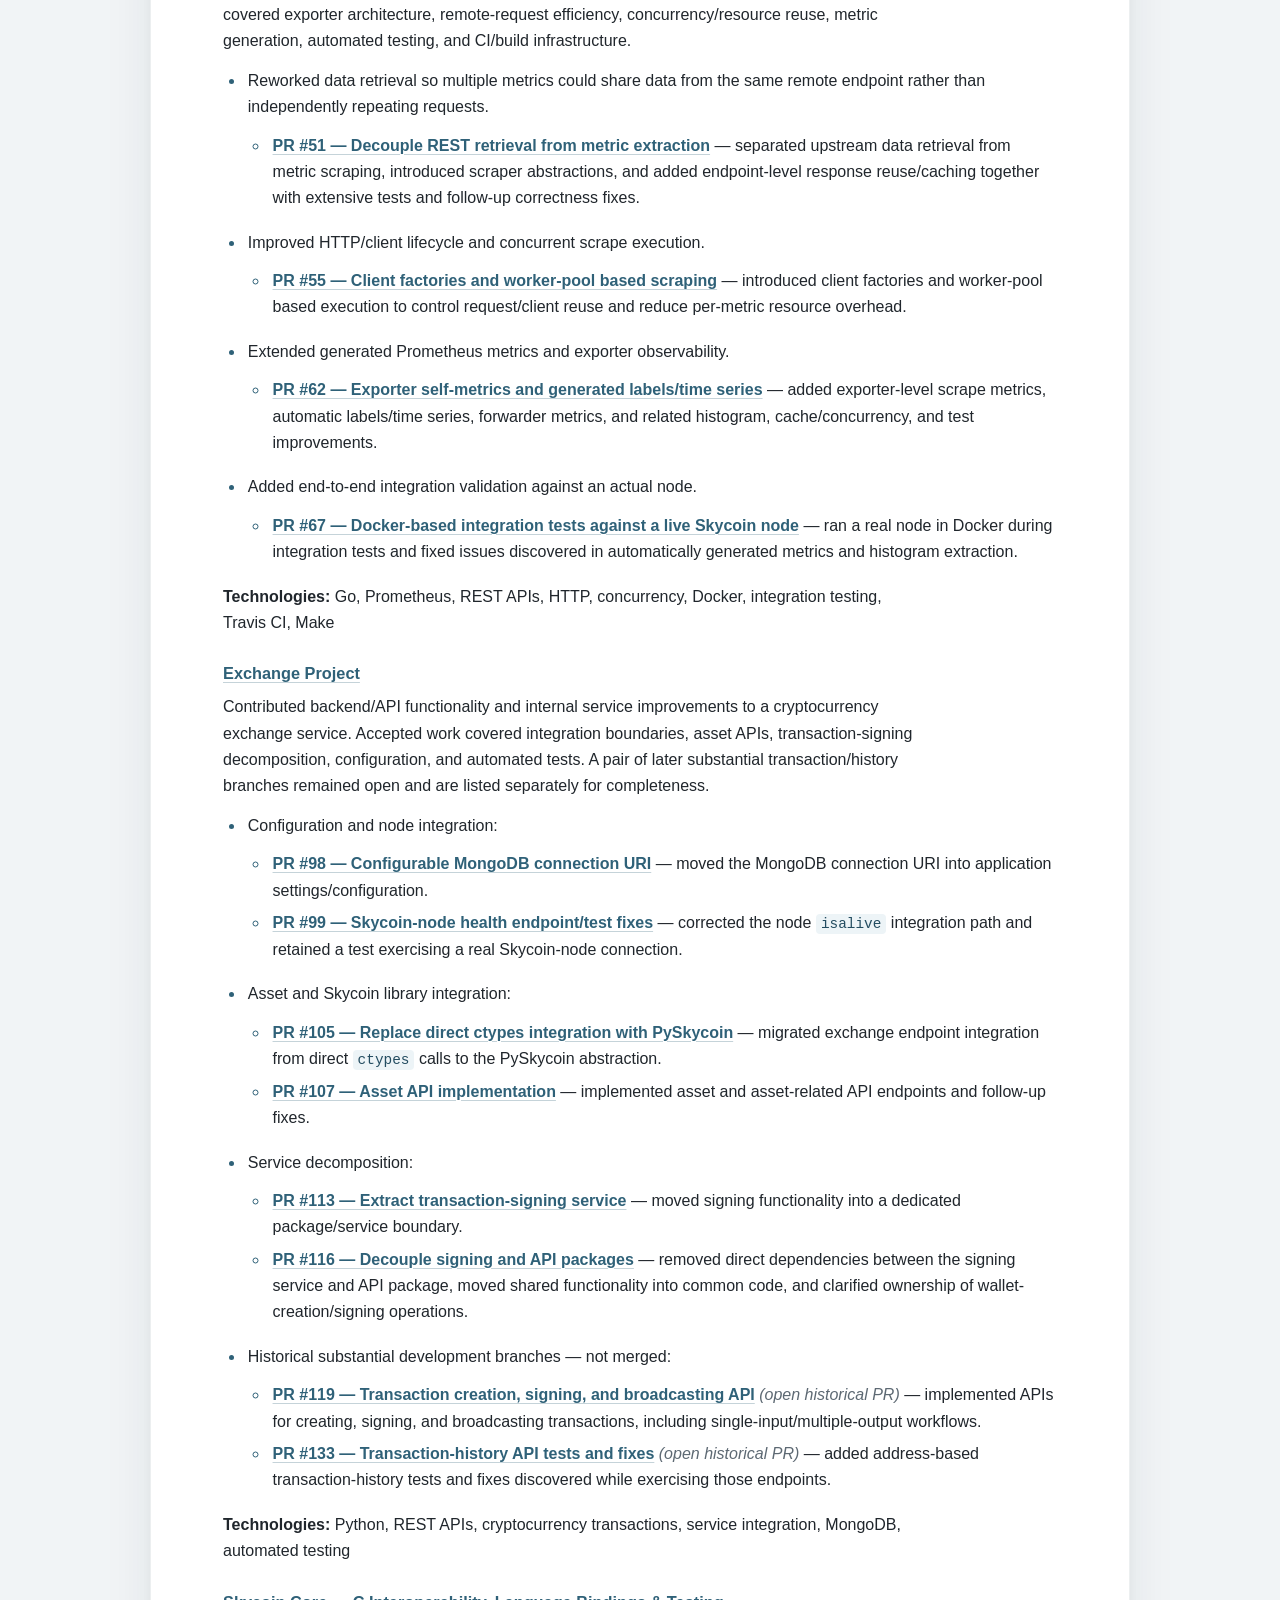
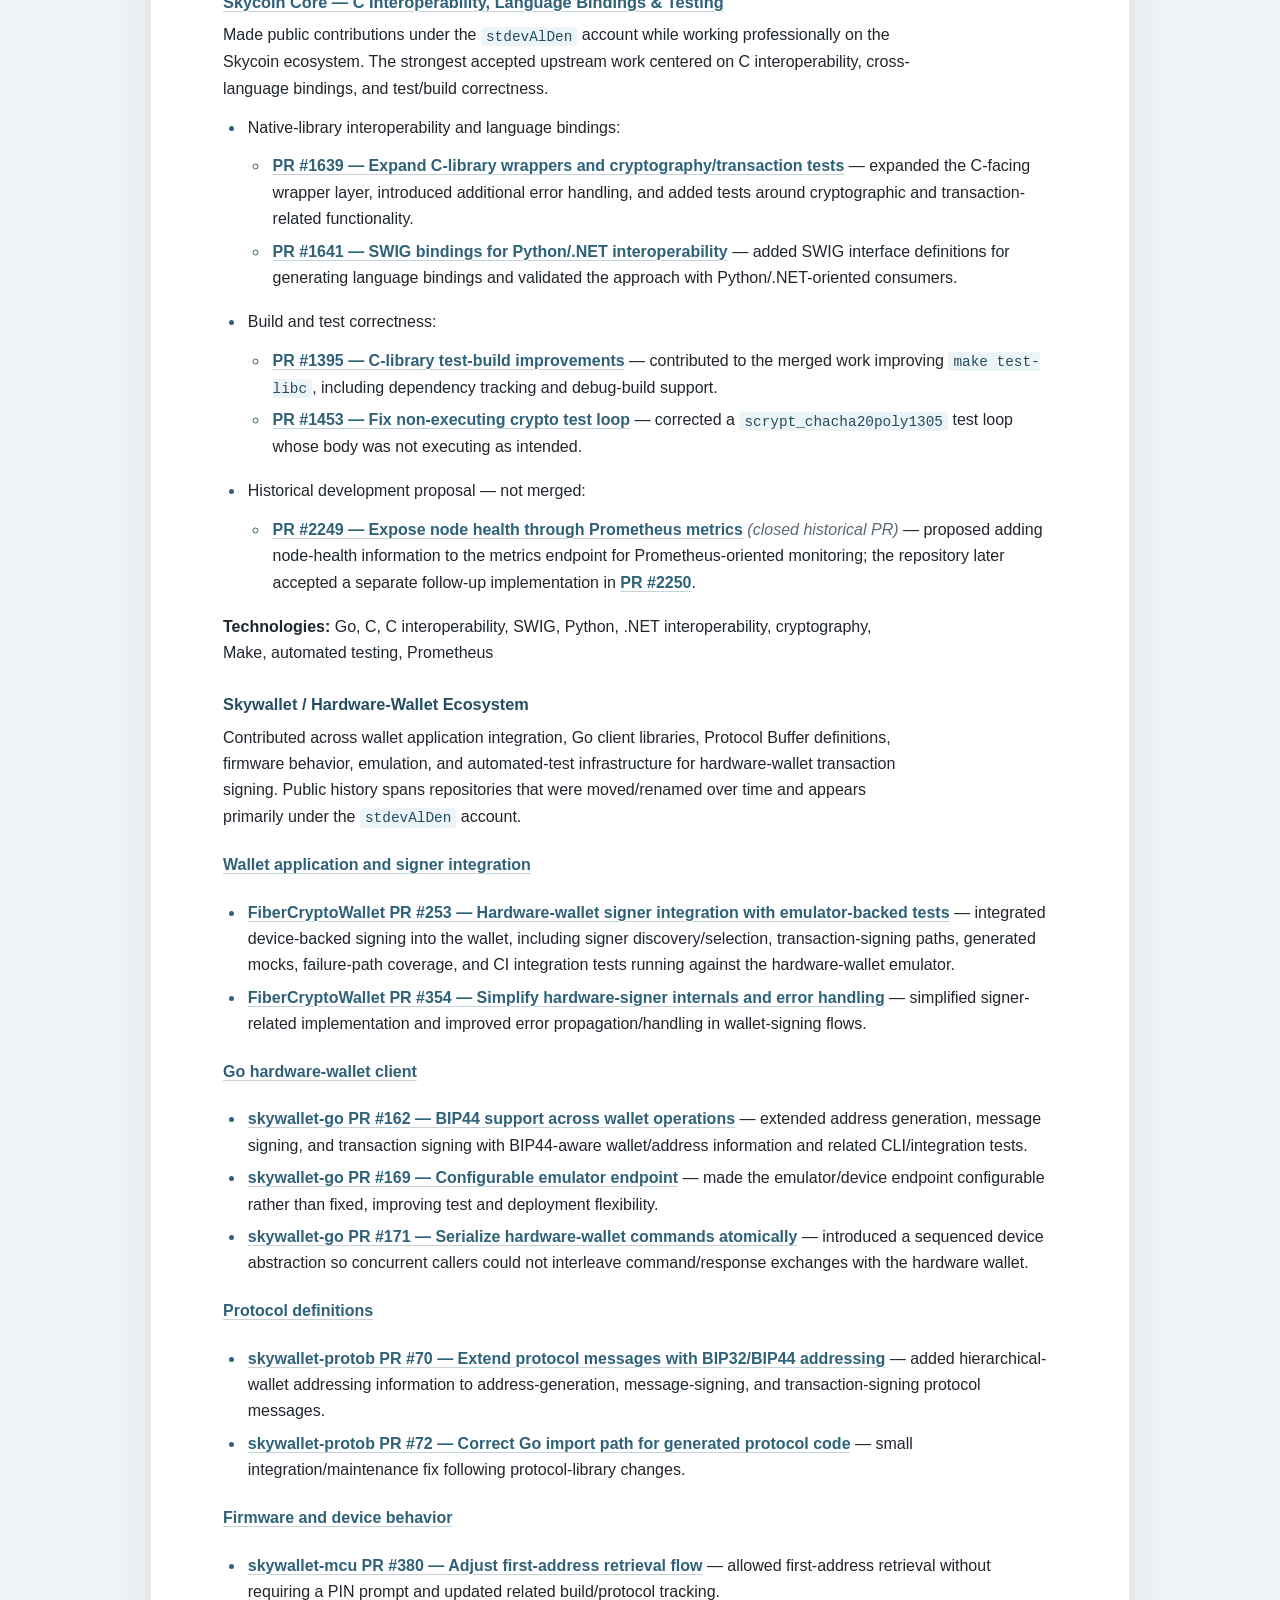
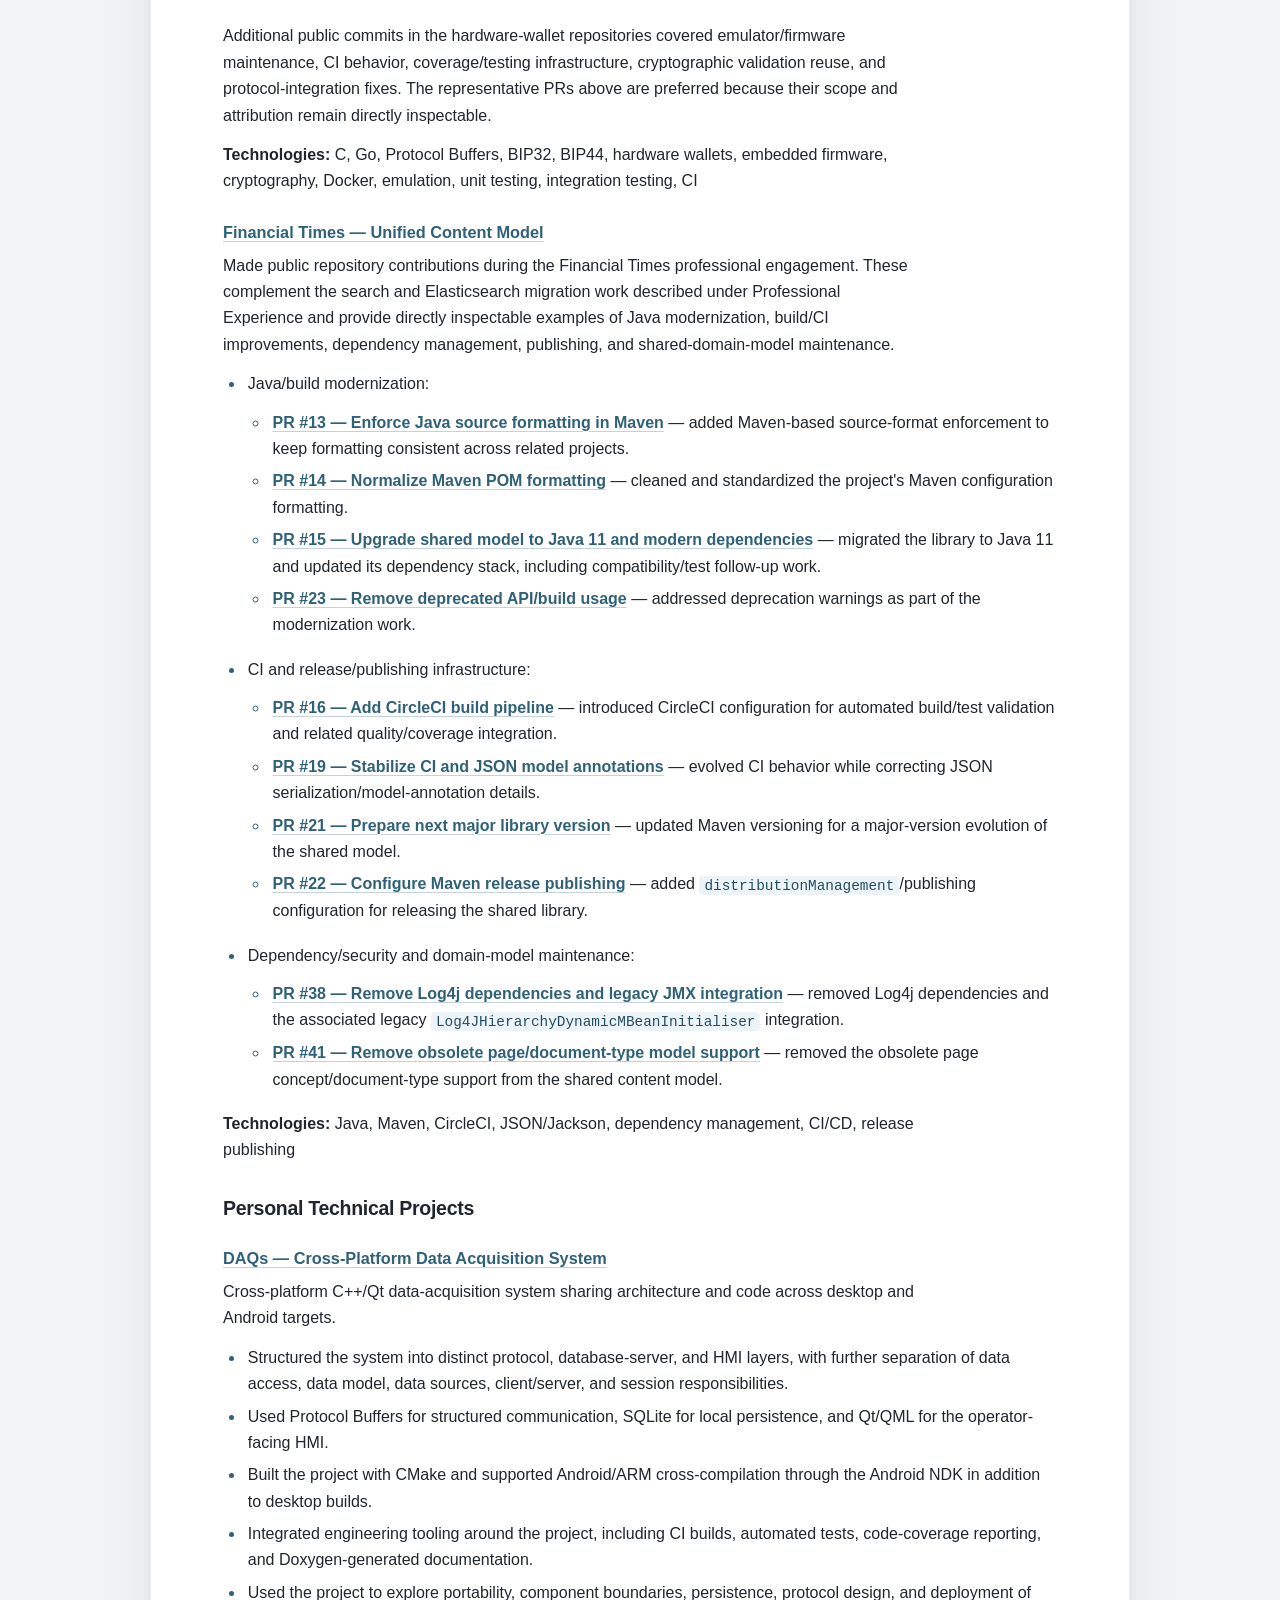
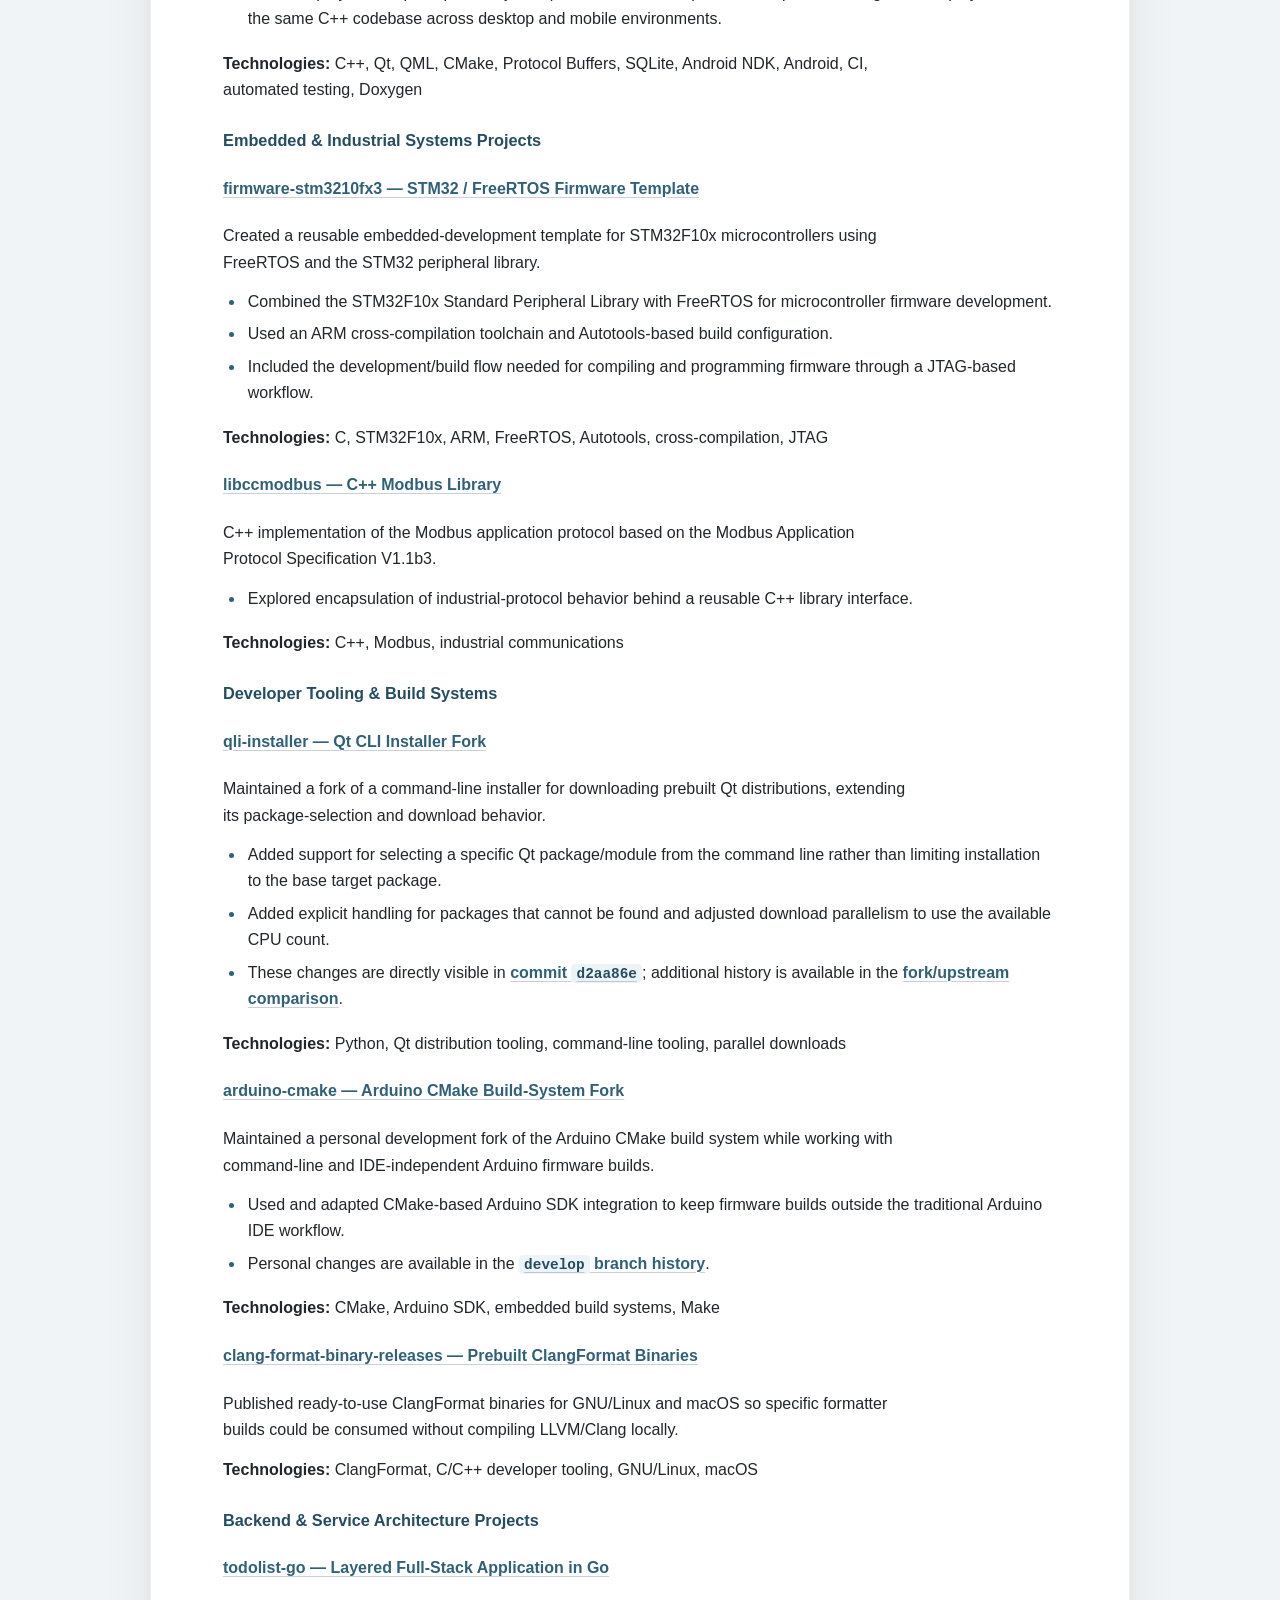
==== commit 18f9ca3f: "Deploying to gh-pages from @ denisacostaq/resume@97ebb7f6c6c3405ff7b7ba0690d5a03fc8b77fdb 🚀" ====
--- a/index.html
+++ b/index.html
@@ -1,372 +1,1935 @@
 <!DOCTYPE html>
-<html xmlns="http://www.w3.org/1999/xhtml" lang="" xml:lang="">
+<html lang="en">
 <head>
-  <meta charset="utf-8" />
-  <meta name="generator" content="pandoc" />
-  <meta name="viewport" content="width=device-width, initial-scale=1.0, user-scalable=yes" />
-  <title>CV – Alvaro Denis Acosta</title>
-  <style>
-    code{white-space: pre-wrap;}
-    span.smallcaps{font-variant: small-caps;}
-    span.underline{text-decoration: underline;}
-    div.column{display: inline-block; vertical-align: top; width: 50%;}
-    div.hanging-indent{margin-left: 1.5em; text-indent: -1.5em;}
-    ul.task-list{list-style: none;}
-  </style>
-  <style type="text/css">
-  /* https://github.com/mszep/pandoc_resume/blob/ab6ff8bf3c7a65b2b13882b85a726447e21660ad/styles/chmduquesne.css*/
-  /*
-   * Copyright 2013 Christophe-Marie Duquesne <chmd@chmd.fr>
-   *
-   * CSS for making a resume with pandoc. Inspired by moderncv.
-   *
-   * This CSS document is delivered to you under the CC BY-SA 3.0 License.
-   * https://creativecommons.org/licenses/by-sa/3.0/deed.en_US
-   */
+    <meta charset="utf-8">
 
-  /* Whole document */
-  body {
-      font-family: "Helvetica Neue", Helvetica, Arial, sans-serif;
-      max-width: 800px;
-      margin: auto;
-      background: #FFFFFF;
-      padding: 10px 10px 10px 10px;
-  }
+    <meta
+            name="viewport"
+            content="width=device-width, initial-scale=1"
+    >
 
-  /* Title of the resume */
-  h1 {
-      font-size: 55px;
-      color: #757575;
-      text-align:center;
-      margin-bottom:15px;
-  }
-  /* h1:hover { */
-  /*     background-color: #757575; */
-  /*     color: #FFFFFF; */
-  /*     text-shadow: 1px 1px 1px #333; */
-  /* } */
+    <meta
+            name="description"
+            content="Senior Software Engineer | Backend, Distributed
+Systems &amp; Platform Engineering"
+    >
 
-  /* Titles of categories */
-  h2 {
-      /* This is called "sectioncolor" in the ConTeXt stylesheet. */
-      color: #397249;
-  }
-  /* There is a bar just before each category */
-  h2:before {
-      content: "";
-      display: inline-block;
-      margin-right:1%;
-      width: 16%;
-      height: 10px;
-      /* This is called "rulecolor" in the ConTeXt stylesheet. */
-      background-color: #9CB770;
-  }
-  /* h2:hover { */
-  /*     background-color: #397249; */
-  /*     color: #FFFFFF; */
-  /*     text-shadow: 1px 1px 1px #333; */
-  /* } */
+    <title>
+        CV — Alvaro Denis Acosta
+    </title>
 
-  /* Definitions */
-  dt {
-      float: left;
-      clear: left;
-      width: 17%;
-      font-weight: bold;
-  }
-  dd {
-      margin-left: 17%;
-      margin-bottom:7px;
-  }
-  p {
-      margin-top:0;
-      margin-bottom:7px;
-  }
+        <link rel="stylesheet" href="modern_resume.css">
+    
+    </head>
 
-  /* Blockquotes */
-  blockquote {
-      text-align: center
-  }
+<body>
 
-  /* Links */
-  a {
-      text-decoration: none;
-      color: #397249;
-  }
-  a:hover, a:active {
-      background-color: #397249;
-      color: #FFFFFF;
-      text-decoration: none;
-      text-shadow: 1px 1px 1px #333;
-  }
+<div class="page-shell">
 
-  /* Horizontal separators */
-  hr {
-      color: #A6A6A6;
-  }
+    <main class="resume">
 
-  table {
-      width: 100%;
-  }
-  </style>
-</head>
-<body>
-<header id="title-block-header">
-<h1 class="title">Alvaro Denis Acosta</h1>
-</header>
-<p><img src="Alvaro-photo-chiquita.png" /></p>
-<table>
-<tbody>
-<tr class="odd">
-<td style="text-align: left;"><span class="citation" data-cites="denisacostaq">@denisacostaq</span></td>
-<td style="text-align: right;"><a href="https://www.linkedin.com/in/denisacostaq">linkedin</a>, <a href="https://github.com/denisacostaq">github</a>, <a href="mailto:denisacostaq@gmail.com?subject=Job%20Offer&amp;body=Hi%20Alvaro,%20we%20have%20an%20open%20oportunity">gmail</a>, <a href="https://join.skype.com/invite/srQL37pNwpTi">skype</a></td>
-</tr>
-<tr class="even">
-<td style="text-align: left;">Sr. Software Developer</td>
-<td style="text-align: right;">BSc, Informatics Science Engineering</td>
-</tr>
-<tr class="odd">
-<td style="text-align: left;">Location</td>
-<td style="text-align: right;">Sofia, Bulgaria</td>
-</tr>
-</tbody>
-</table>
-<h2 id="education">Education</h2>
-<dl>
-<dt>on going</dt>
-<dd><strong>Certifications</strong>:
-</dd>
-<dd><ul>
-<li><a href="https://www.udemy.com/certificate/UC-9a552c89-47fc-4860-8d6d-ed0a4c063a01/">Ansible Advanced - Hands-On - Hands-On</a></li>
-<li><a href="https://www.udemy.com/certificate/UC-e124bce6-9352-4ea9-b358-efe3d657f306/">Ansible for the Absolute Beginner - Hands-On</a></li>
-<li><a href="https://www.credly.com/badges/64d91478-4864-4310-b6ac-2bbf5a549ce8">CKAD: Certified Kubernetes Application Developer.</a></li>
-<li><a href="https://www.credly.com/badges/e5eb4ea9-63e7-473b-a2a9-b027aafe72ab">HashiCorp Certified: Terraform Associate.</a></li>
-<li><a href="https://coursera.org/share/10f564163b0104fd0db91991e652fa40">AWS Fundamentals: Going Cloud-Native.</a></li>
-<li><a href="https://coursera.org/share/35e572da94401374f2acd45c9a9a245e">Improving Deep Neural Networks: Hyperparameter Tuning, Regularization and Optimization.</a></li>
-<li><a href="https://coursera.org/share/e1073a6fb55aa8646710e46434a961fa">Neural Networks and Deep Learning.</a></li>
-<li><a href="https://www.sololearn.com/Certificate/1051-1144645/jpg">C++ Tutorial course.</a></li>
-<li><a href="https://www.sololearn.com/Certificate/1068-1144645/jpg">Java Tutorial course.</a></li>
-<li><a href="https://coursera.org/share/835e837e5b947faf6b302fb66e1b919e">Control of Mobile Robots.</a></li>
-<li><a href="https://coursera.org/share/8946146c01502c365e6919c5e69c06e4">Machine Learning.</a></li>
-</ul>
-</dd>
-<dt>2009-2016</dt>
-<dd><strong>BSc, Informatics Science Engineering</strong>; Universidad de las Ciencias Informáticas (Havana, Cuba). <em>Thesis title: Binary Serialization Mechanism</em>.
-</dd>
-<dt>Additional courses during college</dt>
-<dd>  <strong>Date</strong>    <strong>Course tittle</strong>
-</dd>
-<dd><ul>
-<li><strong>(Sep 2015)</strong>  Artificial Neural Networks.</li>
-<li><strong>(Jan 2015)</strong>  Pattern Recognition (combinatorial logical approach).</li>
-<li><strong>(Jan 2013)</strong>  Configuring Network Interconnection Equipment.</li>
-<li><strong>(Sep 2012)</strong>  TCP/IP and Applications.</li>
-<li><strong>(Sep 2012)</strong>  Services Oriented Architecture (SOA).</li>
-<li><strong>(Sep 2012)</strong>  Data Structures and Algorithms.</li>
-<li><strong>(Jan 2011)</strong>  Control Systems Oriented Programming.</li>
-<li><strong>(Sep 2009)</strong>  Basic GNU/Linux.</li>
-</ul>
-</dd>
-</dl>
-<h2 id="experience">Experience</h2>
-<dl>
-<dt><strong>06/2022‐today</strong></dt>
-<dd><p><em>FLATEX=DEGIRO          Amsterdam, Netherlands</em></p>
-<p><strong>Bank Dutch Branch</strong>, trading under the name DEGIRO, is the Dutch branch of flatexDEGIRO Bank AG. flatexDEGIRO Bank AG is primarily supervised by the German Bundesanstalt für Finanzdienstleistungsaufsicht (BaFin). In the Netherlands, flatex DEGIRO Bank Dutch Branch is subject to integrity supervision by DNB and conduct supervision by the AFM.</p>
-<ul>
-<li>Contract Type: Full Time.</li>
-<li>Role: Sr. Software Developer.</li>
-<li>Main used technologies: C++, Python, CMake, conan, Kafka, Kubernetes.</li>
-</ul>
-</dd>
-<dt><strong>07/2021‐05/2022</strong></dt>
-<dd><p><em>Financial Times           London, England</em></p>
-<p><strong>The Financial Times</strong> is one of the world’s leading business news organisations, recognised internationally for its authority, integrity and accuracy. The FT has a record paying readership of one million, three-quarters of which are digital subscriptions. It is part of Nikkei Inc., which provides a broad range of information, news and services for the global business community.</p>
-<ul>
-<li>Contract Type: Contract for services through Musala Soft.</li>
-<li>Role: Sr. Software Developer.</li>
-<li>Main used technologies: Java, Golang, Kafka, Elasticsearch, Kubernetes, Microservices.</li>
-</ul>
-</dd>
-<dt><strong>01/2021‐06-2021</strong></dt>
-<dd><p><em>Qivicon, Deutsche Telekom      Frankfurt, Germany</em></p>
-<p><strong>Qivicon</strong> is an alliance of companies from different industries that was founded in 2011 by Deutsche Telekom. The companies are collaborating on a cross-vendor, wireless-based home automation solution that has been available in the German market since fall 2013. It includes products in the areas of energy, security, and comfort.</p>
-<ul>
-<li>Contract Type: Contract for services through Musala Soft.</li>
-<li>Role: Sr. Software Developer.</li>
-<li>Main used technologies: Java, OSGI, GitLab.</li>
-</ul>
-</dd>
-<dt><strong>12/2020‐05/2022</strong></dt>
-<dd><p><em>Musala Soft              Sofia, Bulgaria</em></p>
-<p><strong>Musala Soft</strong> is a software services company specialized in complex geographically distributed enterprise projects. We believe in excellence and growth inspired by partnership, personal success and team spirit.</p>
-<ul>
-<li>Contract Type: Full-time.</li>
-<li>Role: Sr. Software Developer.</li>
-<li>Main used technologies: Java, Golang, Kafka, Elasticsearch, Kubernetes, Microservices.</li>
-</ul>
-</dd>
-<dt><strong>10/2018‐11/2020</strong></dt>
-<dd><p><em>Skycoin               Shangai, China</em></p>
-<p>A blockchain platform empowering independent blockchain solutions, applying blockchain enabled programming languages for virtual assets and implementing the foundations of a decentralized web. Bandwidth backed, incentivized and environmentally friendly. Skycoin will fuel the new internet.</p>
-<ul>
-<li>Contract Type: Full-time.</li>
-<li>Role: Versatile Software Developer, but mainly in Embedded Systems.</li>
-<li>Main used technologies: Golang, C, Javascript, LibOpenCM3, Protobuf.</li>
-</ul>
-</dd>
-<dt><strong>07/2015‐10/2019</strong></dt>
-<dd><p><em>DebMedia              Buenos Aires, Argentina</em></p>
-<p><strong>Debmedia</strong> has a B2B software solution for enterprises to manage Customer Experience in the brick and mortar, focusing on optimizing queues and waits , personalizing every touchpoint and providing actionable branch metrics.</p>
-<ul>
-<li>Contract Type: Contract.</li>
-<li>Role: Full-stack Web Developer.</li>
-<li>Main used technologies: Java, Playframework, AngularJS, MySQL, SQLServer.</li>
-</ul>
-</dd>
-<dt><strong>03/2014‐07/2015</strong></dt>
-<dd><p><em>Brush Studio             Havana, Cuba</em></p>
-<p>Mobile entertainment platform company, mobile game development and publishing.</p>
-<ul>
-<li>Contract Type: Entrepreneurship.</li>
-<li>Role: Mobile Video Game Developer.</li>
-<li>Main used technologies: C++, cocos2d-x, Make.</li>
-</ul>
-</dd>
-<dt><strong>09/2010‐09/2018</strong></dt>
-<dd><p><em>Industrial Computer Center      Havana, Cuba</em></p>
-<p><strong>The Industrial Computing Center</strong> develops products and computer services of industrial automation, with a high added value, that also meet the needs and expectations of customers, enhancing specialized training and research.</p>
-<ul>
-<li>Contract Type: Full-time.</li>
-<li>Role: Embedded Systems Software Developer, SCADA Software Developer.</li>
-<li>Main used technologies: C, C++, Qt, QML, CMake, Autotools, AVR, ARM, STM32, Java, Spring, PostgreSQL.</li>
-</ul>
-</dd>
-<dt><strong>09/2009‐06/2010</strong></dt>
-<dd><p><em>FILPACON             Havana, Cuba</em></p>
-<p>Filtering System for Internet, allow it to adequate to changeable environments. This project help to contribute to a safer Internet for those sectors of society most vulnerable to inappropriate content.</p>
-<ul>
-<li>Contract Type: Internship.</li>
-<li>Role: Junior Software Developer, first work experience.</li>
-<li>Main used technologies: Java, SVN, Netbeans.</li>
-</ul>
-</dd>
-</dl>
-<h2 id="skills">Skills</h2>
-<dl>
-<dt>Advanced Knowledge</dt>
-<dd><p><em>Programming languages:</em></p>
-<p><strong>C</strong>, <strong>C++</strong> (03, 11, 14 with: stl, boost, poco, gtk, qt (4, 5) + <strong>qml</strong>, gtest (gmock), qwt, cocos2d‐x, box2d, ROS (very basic), OpenGL (very basic), OpenCV (basic)), <strong>Go</strong>.</p>
-</dd>
-<dd><p><em>Build concepts:</em></p>
-<p>Advanced compile concepts, including cross platform build, cross architecture build and both.</p>
-</dd>
-<dd><p><em>Operating System concepts and practice:</em></p>
-<p><strong>Embedded GNU/Linux, software development on GNU/Linux, Linux IPC</strong> (Pipe, Shared Memory, Message Queues, Semaphores).</p>
-</dd>
-<dd><p><em>Networks/Protocols:</em></p>
-<p>Application (Modbus, D‐Bus).</p>
-</dd>
-<dd><p><em>Abilities:</em></p>
-<p>Structured Programming, Object Oriented Programming, Generic Programming, use of metrics for code writing (I prefer document the source code using Doxygen style).</p>
-</dd>
-<dd><p><em>Good practices:</em></p>
-<p>Proactively and constructively makes suggestions for process or product improvement. I am able to work both autonomously and in a collaborative environment.</p>
-</dd>
-<dt>Intermediate Knowledge</dt>
-<dd><p><em>Programming languages:</em></p>
-<p><strong>Java</strong> (Desktop, web (Playframework, Spring ‐&gt; RESTful APIs, OpenHab), ORM (Hibernate, Ebeans), Android), <strong>JavaScript</strong> (AngularJS, Vue.js (Vuetify, Vuex)), <strong>TypeScript</strong> (Angular), <strong>SQL</strong>, <strong>Bash</strong>.</p>
-</dd>
-<dd><p><em>Embedded Systems:</em></p>
-<p>FreeRTOS, STM32‐Library, lwIP, LibOpenCM3.</p>
-</dd>
-<dd><p><em>Networks/Protocols:</em></p>
-<p>Ethernet (TCP/IP, UDP), Serial (RS‐232/485), Application (gRPC).</p>
-</dd>
-<dd><p><em>Abilities:</em></p>
-<p>Concurrent programming (thread and/or task based concurrency), Template Meta‐programming, Algorithms, Machine Learning, Automated Software Testing (unit/integration tests).</p>
-</dd>
-<dt>Basic Knowledge</dt>
-<dd><p><em>Programming languages:</em></p>
-<p><strong>Php</strong> (Symfony), <strong>Python</strong> (Django, Flask, Numpy, Pandas, Matplotlib, Keras/TensorFlow), <strong>Ruby, Javascript</strong> (Node.js, Backbone.js, jQuery, Mobil (Cordova/Phonegap, Ionic)), <strong>Prolog</strong>, <strong>Io</strong> (the programming language), <strong>MATLAB</strong>.</p>
-</dd>
-<dd><p><em>Other languages:</em></p>
-<p>protobuf, json, xml, plist, html5, ccs3 (+stylus), markdown, LaTeX.</p>
-</dd>
-<dd><p><em>Networks/Protocols:</em></p>
-<p>Application (Mqtt, rpc (+rpcgen), xmlrpc, SOAP), BLE (+Eddystone), CAN.</p>
-</dd>
-<dd><p><em>Abilities:</em></p>
-<p>Aspect Oriented Programming, Computer Vision, Blockchain.</p>
-</dd>
-</dl>
-<h2 id="toolbox">Toolbox</h2>
-<dl>
-<dt>Advanced Knowledge</dt>
-<dd><p><em>Build and development tools:</em></p>
-<p><strong>CMake</strong> (CPack, CTest, CDash), <strong>GNU autotools</strong> (autoscan, autoheader, autoconf, automake, libtool, autoproject, intltool[gettext]), <strong>BuildRoot, Git</strong>.</p>
-</dd>
-<dt>Intermediate Knowledge</dt>
-<dd><p><em>Build and development tools:</em></p>
-<p>valgrind, strace, gprof, gcov, fakeroot (debian packaging), Android‐SDK/NDK.</p>
-</dd>
-<dd><p><em>Microservices/DevOps:</em></p>
-<p>Kafka, Elasticsearch, Terraform, Kubernetes, AWS (basic), GitLab, Jenkins, TravisCI, GitHub Actions, CircleCI (basic), Docker (+Docker Compose), Ansible.</p>
-</dd>
-<dd><p><em>API script and/or bindings for C/C++:</em></p>
-<p>swig, sip, boost::python, jni</p>
-</dd>
-<dd><p><em>Microcontrollers and hardware tools:</em></p>
-<p>Proteus, CCS (C Compiler of Custom Computer Services Incorporated), AVR Studio.</p>
-</dd>
-<dd><p><em>Relational databases:</em></p>
-<p>PostgreSQL, MySQL, SQlServer, SQLite3.</p>
-</dd>
-<dt>Basic Knowledge</dt>
-<dd><p><em>Build and development tools:</em></p>
-<p>wireshark, svn, cvs, tomcat, gradle, maven, ant, ivy, acr.</p>
-</dd>
-<dd><p><em>Microcontrollers development tools:</em></p>
-<p>PIC (30F3013), AVR (Atmega8 and Atmega16), ARM (stm3210fx*), openocd, st‐link.</p>
-</dd>
-<dd><p><em>Schemaless databases:</em></p>
-<p>Mongo, Neo4j, Redis, LevelDB.</p>
-</dd>
-</dl>
-<h2 id="extra-experience">Extra Experience</h2>
-<dl>
-<dt>Personal projects</dt>
-<dd><p><em><a href="https://github.com/denisacostaq/DAQs">DAQs (Data Acquisition System)</a></em> is a basic proof of concept project for evaluating the possibility to create portable (Desktop + Android) applications by using Qt technologies. From this project you can learn how to use some cool stuff like, travis CI pipelines, cross-compiling C++/Qt projects to Android/ARM based mobiles, github badges, code coverage report, documentation generation using Doxygen and so on.</p>
-<p><em><a href="https://github.com/denisacostaq/todolist-go">Todo list</a></em> is a basic demo to demonstrate how to use the golang <a href="https://revel.github.io/manual/index.html">revel</a> framework for creating a RESTFull full-stack web application using AngularJS for the frontend and gorm as ORM library.</p>
-<p><em><a href="https://github.com/denisacostaq/clang-format-binary-releases">clang-format-binary-releases</a></em> is a ready to use binary executable for GNU/Linux and MacOS operatin systems of the <a href="https://clang.llvm.org/docs/ClangFormat.html">Clang Format</a> project.</p>
-<p><em><a href="https://github.com/denisacostaq/firmware-stm3210fx3">stm3210fx3</a></em> an autotools based template to work with stm3210fx3 microcontrollers using the STM32F10x_StdPeriph and Free-RTOS libraries.</p>
-<p><em><a href="https://github.com/denisacostaq/SavingLasVegas">SavingLasVegas</a></em> a C++/cocos2d-x based video game for mobile devices (Android).</p>
-</dd>
-<dt>Open Source</dt>
-<dd><p><em><a href="http://martinribelotta.github.io/embedded-ide">Embedded IDE</a></em> is a Makefile based integrated development environment primary think for bare processor development. This IDE, can be used for programming the <a href="http://www.proyecto-ciaa.com.ar/index_quees_en.html">CIAA platform</a>.</p>
-<p><em><a href="https://github.com/denisacostaq/qli-installer">Qt CLI installer</a></em> is a simple script replacing the official online-only graphical Qt installer. It can automatically download prebuilt Qt binaries for any target (you’re not bound to Linux binaries on Linux; you could also download iOS binaries).</p>
-<p><em><a href="https://github.com/denisacostaq/openhab-addons">openHAB Add-ons</a></em> is the official set of add-ons that are implemented on top of openHAB Core APIs.</p>
-<p><em><a href="https://github.com/denisacostaq/arduino-cmake/tree/develop">arduino-cmake</a></em> The Arduino CMake build system integrates tightly with the Arduino SDK. So if you like to do things from the command line (using make), or to build you’re firmware where you’re in control, or if you would like to use an IDE such as Eclipse, KDevelop, XCode, CodeBlocks or something similar, then Arduino CMake is the system for you.</p>
-<p><em><a href="https://github.com/skycoin/hardware-wallet/commits?author=stdevAlDen">hardware-wallet</a></em> is a physical hardware wallet for signing skycoin transactions and messages, it have a client library (<a href="https://github.com/skycoin/hardware-wallet-go/commits?author=stdevAlDen">hardware-wallet-go</a>) for device communication making use of protocol buffer (<a href="https://github.com/skycoin/hardware-wallet-protob/commits?author=stdevAlDen">hardware-wallet-protob</a>) messages. Additionally there is a tool (<a href="https://github.com/denisacostaq/rng-test/commits/feature/update_after_libopencm3_changes">Random Number Generator (RNG) tests</a>) for validating the cryptographyc API.</p>
-</dd>
-</dl>
-<h2 id="interests">Interests</h2>
-<dl>
-<dt>Professional</dt>
-<dd>open source, software development, software design (design patterns), control, neural network, fuzzy logic, SCADAs.
-</dd>
-<dt>Personal</dt>
-<dd>water polo, travel, gym, dancing.
-</dd>
-</dl>
-<h2 id="last-version">Last version</h2>
-<table>
-<tbody>
-<tr class="odd">
-<td><a href="https://denisacostaq.github.io/resume">online version</a></td>
-<td style="text-align: right;"><a href="https://github.com/denisacostaq/resume/releases/latest">other formats</a></td>
-</tr>
-</tbody>
-</table>
+        <header class="resume-header">
+
+            <div class="identity">
+
+                                <h1 class="resume-name">Alvaro Denis
+Acosta</h1>
+                
+                                <p class="resume-headline">
+                    Senior Software Engineer | Backend, Distributed
+                    Systems &amp; Platform Engineering
+                </p>
+                
+                                <div class="resume-contact">
+
+                                        <a
+                            class="contact-item"
+                            href="https://www.google.com/maps/place/42%C2%B041'07.1%22N+23%C2%B019'08.5%22E/@42.6939301,23.321263,550a,35y,189.2h,65.86t/data=!3m1!1e3!4m4!3m3!8m2!3d42.6853056!4d23.3190278?entry=ttu&amp;g_ep=EgoyMDI2MDgyMy4wIKXMDSoASAFQAw%3D%3D"
+                            target="_blank"
+                            rel="noopener noreferrer"
+                    >
+                        <span class="contact-icon" aria-hidden="true">
+                          <svg viewBox="0 0 24 24" role="img">
+                            <path d="M12 2a7 7 0 0 0-7 7c0 5.25 7 13 7 13s7-7.75 7-13a7 7 0 0 0-7-7zm0 9.5A2.5 2.5 0 1 1 12 6a2.5 2.5 0 0 1 0 5.5z"/>
+                          </svg>
+                        </span>
+                        <span>Sofia, Bulgaria</span>
+                    </a>
+                    
+                                        <a
+                            class="contact-item"
+                            href="mailto:denisacostaq@gmail.com"
+                    >
+                        <span class="contact-icon" aria-hidden="true">
+                          <svg viewBox="0 0 24 24" role="img">
+                            <path d="M3 5h18a2 2 0 0 1 2 2v10a2 2 0 0 1-2 2H3a2 2 0 0 1-2-2V7a2 2 0 0 1 2-2zm9 7L3.5 7h17L12 12zm0 2.3L3 9v8h18V9l-9 5.3z"/>
+                          </svg>
+                        </span>
+                        <span>Email</span>
+                    </a>
+                    
+                                        <a
+                            class="contact-item"
+                            href="https://www.linkedin.com/in/denisacostaq"
+                            target="_blank"
+                            rel="noopener noreferrer"
+                    >
+                        <span class="contact-icon" aria-hidden="true">
+                          <svg viewBox="0 0 24 24" role="img">
+                            <path d="M4.98 3.5A2.5 2.5 0 1 1 5 8.5a2.5 2.5 0 0 1-.02-5zM3 9h4v12H3V9zm6 0h3.8v1.64h.05c.53-1 1.83-2.05 3.77-2.05C20.65 8.59 21 11.25 21 14.7V21h-4v-5.59c0-1.33-.03-3.04-1.85-3.04-1.85 0-2.13 1.45-2.13 2.95V21H9V9z"/>
+                          </svg>
+                        </span>
+                        <span>LinkedIn</span>
+                    </a>
+                    
+                                        <a
+                            class="contact-item"
+                            href="https://github.com/denisacostaq"
+                            target="_blank"
+                            rel="noopener noreferrer"
+                    >
+                        <span class="contact-icon" aria-hidden="true">
+                          <svg viewBox="0 0 24 24" role="img">
+                            <path d="M12 .7A12 12 0 0 0 8.2 24c.6.1.82-.26.82-.58v-2.25c-3.34.73-4.04-1.42-4.04-1.42-.55-1.38-1.33-1.75-1.33-1.75-1.09-.74.08-.72.08-.72 1.2.08 1.84 1.24 1.84 1.24 1.07 1.84 2.81 1.31 3.5 1 .11-.78.42-1.31.76-1.61-2.67-.3-5.47-1.34-5.47-5.95 0-1.31.47-2.38 1.24-3.22-.13-.3-.54-1.52.11-3.18 0 0 1.01-.32 3.3 1.23a11.5 11.5 0 0 1 6 0c2.29-1.55 3.3-1.23 3.3-1.23.65 1.66.24 2.88.12 3.18.77.84 1.23 1.91 1.23 3.22 0 4.62-2.81 5.64-5.49 5.94.43.37.81 1.1.81 2.22v3.3c0 .32.22.69.82.57A12 12 0 0 0 12 .7z"/>
+                          </svg>
+                        </span>
+                        <span>GitHub</span>
+                    </a>
+                    
+                                        <a
+                            class="contact-item"
+                            href="https://denisacostaq.github.io/resume/"
+                            target="_blank"
+                            rel="noopener noreferrer"
+                    >
+                        <span class="contact-icon" aria-hidden="true">↗</span>
+                        <span>Online CV</span>
+                    </a>
+                    
+                </div>
+                
+            </div>
+
+                        <div class="portrait-container">
+                <img
+                        class="portrait"
+                        src="photo_2025-05-24_17-43-42.jpg"
+                        alt=""
+                >
+            </div>
+            
+        </header>
+
+        <div class="header-rule"></div>
+
+                <nav class="resume-toc" aria-label="Table of contents">
+            <div class="resume-toc-title">Contents</div>
+            <ul>
+            <li><a href="#professional-summary"
+            id="toc-professional-summary">Professional Summary</a></li>
+            <li><a href="#experience" id="toc-experience">Experience</a>
+            <ul>
+            <li><a href="#pollard-digital-solutions"
+            id="toc-pollard-digital-solutions">Pollard Digital
+            Solutions</a></li>
+            <li><a href="#flatexdegiro"
+            id="toc-flatexdegiro">flatex=DEGIRO</a></li>
+            <li><a href="#musala-soft" id="toc-musala-soft">Musala
+            Soft</a></li>
+            <li><a href="#skycoin" id="toc-skycoin">Skycoin</a></li>
+            <li><a href="#debmedia" id="toc-debmedia">DebMedia</a></li>
+            <li><a href="#brush-studio" id="toc-brush-studio">Brush
+            Studio</a></li>
+            <li><a href="#industrial-computer-center"
+            id="toc-industrial-computer-center">Industrial Computer
+            Center</a></li>
+            <li><a href="#filpacon" id="toc-filpacon">FILPACON</a></li>
+            </ul></li>
+            <li><a href="#technical-portfolio"
+            id="toc-technical-portfolio">Technical Portfolio</a>
+            <ul>
+            <li><a href="#open-source-contributions"
+            id="toc-open-source-contributions">Open Source
+            Contributions</a></li>
+            <li><a href="#personal-technical-projects"
+            id="toc-personal-technical-projects">Personal Technical
+            Projects</a></li>
+            </ul></li>
+            <li><a href="#technical-skills-toolbox"
+            id="toc-technical-skills-toolbox">Technical Skills &amp;
+            Toolbox</a>
+            <ul>
+            <li><a href="#programming-languages"
+            id="toc-programming-languages">Programming
+            Languages</a></li>
+            <li><a href="#language-ecosystems-frameworks"
+            id="toc-language-ecosystems-frameworks">Language Ecosystems
+            &amp; Frameworks</a></li>
+            <li><a href="#distributed-systems-messaging-protocols"
+            id="toc-distributed-systems-messaging-protocols">Distributed
+            Systems, Messaging &amp; Protocols</a></li>
+            <li><a href="#platform-cloud-native"
+            id="toc-platform-cloud-native">Platform &amp; Cloud
+            Native</a></li>
+            <li><a href="#build-dependency-package-management"
+            id="toc-build-dependency-package-management">Build,
+            Dependency &amp; Package Management</a></li>
+            <li><a href="#cicd-delivery-engineering"
+            id="toc-cicd-delivery-engineering">CI/CD &amp; Delivery
+            Engineering</a></li>
+            <li><a href="#source-control-collaboration-platforms"
+            id="toc-source-control-collaboration-platforms">Source
+            Control &amp; Collaboration Platforms</a></li>
+            <li><a href="#data-stores-persistence"
+            id="toc-data-stores-persistence">Data Stores &amp;
+            Persistence</a></li>
+            <li><a href="#observability-operational-tooling"
+            id="toc-observability-operational-tooling">Observability
+            &amp; Operational Tooling</a></li>
+            <li><a href="#testing-debugging-diagnostics"
+            id="toc-testing-debugging-diagnostics">Testing, Debugging
+            &amp; Diagnostics</a></li>
+            <li><a href="#embedded-systems-engineering"
+            id="toc-embedded-systems-engineering">Embedded &amp; Systems
+            Engineering</a></li>
+            <li><a href="#software-architecture-engineering-practices"
+            id="toc-software-architecture-engineering-practices">Software
+            Architecture &amp; Engineering Practices</a></li>
+            <li><a href="#documentation-documentation-tooling"
+            id="toc-documentation-documentation-tooling">Documentation
+            &amp; Documentation Tooling</a></li>
+            <li><a href="#domain-experience"
+            id="toc-domain-experience">Domain Experience</a></li>
+            <li><a href="#additional-technical-areas"
+            id="toc-additional-technical-areas">Additional Technical
+            Areas</a></li>
+            </ul></li>
+            <li><a href="#education" id="toc-education">Education</a>
+            <ul>
+            <li><a href="#certifications-professional-courses"
+            id="toc-certifications-professional-courses">Certifications
+            &amp; Professional Courses</a></li>
+            <li><a href="#degree" id="toc-degree">Degree</a></li>
+            <li><a href="#additional-courses-during-college"
+            id="toc-additional-courses-during-college">Additional
+            Courses During College</a></li>
+            <li><a href="#interests"
+            id="toc-interests">Interests</a></li>
+            <li><a href="#latest-version" id="toc-latest-version">Latest
+            Version</a></li>
+            </ul></li>
+            </ul>
+        </nav>
+        
+        <article class="resume-content">
+            <h1 id="professional-summary">Professional Summary</h1>
+            <p>Senior Software Engineer with 15+ years of experience
+            building and evolving distributed systems, backend
+            platforms, fintech, media, telecommunications, and embedded
+            software. Strong background in Java, C++, and Go, with
+            hands-on experience in microservices, event-driven
+            architectures, Kubernetes, and Linux-based systems. Takes
+            ownership of complex engineering problems across
+            architecture, implementation, deployment, observability, and
+            production support. Works comfortably across abstraction
+            levels, from low-level systems software to large-scale
+            cloud-native applications.</p>
+            <h1 id="experience">Experience</h1>
+            <h2 id="pollard-digital-solutions">Pollard Digital
+            Solutions</h2>
+            <p><strong>Senior Software Engineer — Platform
+            Engineering</strong> · Jan 2024 – Present<br />
+            <strong>Full-time · Remote from Sofia, Bulgaria · Company
+            based in Winnipeg, Canada</strong></p>
+            <ul>
+            <li>Work primarily on platform engineering and developer
+            enablement, building shared tooling, automation, and
+            engineering standards used by development teams across the
+            organization.</li>
+            <li>Developed and improved custom Gradle plugins used to
+            standardize build configuration, dependency management,
+            code-quality checks, testing, and other common engineering
+            practices across Java projects.</li>
+            <li>Established conventions and reusable patterns for Helm
+            charts, including validation and automated testing practices
+            to improve consistency and reliability of Kubernetes
+            deployments.</li>
+            <li>Designed and implemented automation around Camunda
+            integrations, including tooling to support the management
+            and deployment of workflow definitions.</li>
+            <li>Extended and supported Bamboo Specs written in Java,
+            maintaining CI automation and infrastructure during the
+            transition toward GitHub Actions.</li>
+            <li>Improved technical-documentation tooling and pipelines
+            so teams can maintain documentation alongside their code
+            while automated workflows validate and publish it to the
+            organization's technical documentation site.</li>
+            <li>Designed and implemented reusable GitHub Actions
+            workflows as part of the organization's migration from
+            Bamboo and Bitbucket to GitHub, providing standardized CI/CD
+            capabilities across multiple technology stacks.</li>
+            <li>Improved CI/CD and artifact-security practices, helping
+            harden build pipelines and the handling and publication of
+            software artifacts.</li>
+            <li>Helped define and implement reusable
+            dependency-management conventions, including BOM-based
+            dependency alignment for shared libraries and services.</li>
+            <li>Planned, executed, and supported repository migrations
+            for multiple engineering teams, organizing migration
+            approaches by technology stack and helping teams adopt the
+            new GitHub-based development and CI workflows.</li>
+            <li>Developed internal developer self-service tooling for
+            creating repositories with standardized project structure,
+            permissions, CI/CD configuration, security controls, and
+            technology-specific defaults.</li>
+            <li>Introduced and extended open-source tools for internal
+            engineering use, implementing custom features and
+            integrations required by development teams.</li>
+            <li>Built automation and integrations with third-party
+            systems and vendors to reduce manual operational work and
+            provide reusable platform capabilities.</li>
+            <li>Contributed to selected service-level projects outside
+            the platform layer, including integrations with payment
+            processors and external providers.</li>
+            <li>Developed and maintained automated unit and integration
+            tests for platform tooling, CI/CD components, integrations,
+            and supporting services.</li>
+            </ul>
+            <p><strong>Technologies:</strong> Java, Gradle, GitHub
+            Actions, GitHub, Bamboo, Bamboo Specs, Helm, Kubernetes,
+            Camunda, Prometheus, Grafana, CI/CD, Git, microservices</p>
+            <h2 id="flatexdegiro">flatex=DEGIRO</h2>
+            <p><strong>Senior Software Engineer</strong> · Jun 2022 –
+            Jan 2024<br />
+            <strong>Full-time · Hybrid · Sofia, Bulgaria · Company
+            headquartered in Frankfurt am Main, Germany</strong></p>
+            <ul>
+            <li>Worked on the order-flow domain, one of the core
+            components of the trading platform, processing orders under
+            very high load.</li>
+            <li>Developed and maintained reliability-critical C++
+            services responsible for processing and routing trading
+            orders through different stages of the order lifecycle.</li>
+            <li>Implemented new trading functionality and integrations
+            using financial messaging protocols including FIX, ETI,
+            etc.</li>
+            <li>Worked in an environment with extensive automated
+            testing and validation requirements, with a strong focus on
+            correctness, robustness, and regression prevention in
+            business-critical trading workflows.</li>
+            <li>Helped decompose parts of the existing architecture into
+            reusable C++ components, improving separation of
+            responsibilities and reuse across services and
+            applications.</li>
+            <li>Introduced and promoted improved Conan
+            dependency-management practices and combined CMake and Conan
+            to package and consume reusable internal components
+            consistently.</li>
+            <li>Improved parts of the Bamboo CI pipeline and build
+            infrastructure, helping make compilation, dependency
+            management, testing, and delivery workflows more reliable
+            and maintainable.</li>
+            <li>Investigated complex issues across order-processing
+            logic, protocol integrations, dependencies, and surrounding
+            trading-system components.</li>
+            </ul>
+            <p><strong>Technologies:</strong> C++, FIX, CMake, Conan,
+            Kafka, Kubernetes, Python, Bamboo, Bitbucket, Qt Creator</p>
+            <h2 id="musala-soft">Musala Soft</h2>
+            <p><strong>Senior Software Engineer</strong> · Dec 2020 –
+            May 2022<br />
+            <strong>Full-time · Sofia, Bulgaria</strong></p>
+            <p>Worked on client engagements for Financial Times and
+            Deutsche Telekom as part of Musala Soft's software
+            engineering teams.</p>
+            <h3 id="financial-times">Financial Times</h3>
+            <p><strong>Client Engagement</strong> · Jul 2021 – May
+            2022<br />
+            <strong>Sofia, Bulgaria · Client based in London,
+            UK</strong></p>
+            <ul>
+            <li>Joined the project with a specific focus on modernizing
+            the search and indexing platform, upgrading Elasticsearch
+            across several major versions.</li>
+            <li>Reworked Elasticsearch index definitions and mappings to
+            accommodate changes between versions and evolving data
+            requirements.</li>
+            <li>Implemented data transformation and migration work
+            required to move existing indexed content to the new
+            Elasticsearch architecture.</li>
+            <li>Updated and maintained Go and Java services integrating
+            with the search and indexing platform as part of the
+            migration.</li>
+            <li>Worked on Kafka-based metadata ingestion pipelines
+            responsible for propagating content metadata through the
+            wider platform.</li>
+            <li>Investigated compatibility and integration issues across
+            Elasticsearch, application services, and data pipelines
+            during the upgrade process.</li>
+            </ul>
+            <p><strong>Technologies:</strong> Elasticsearch, Go, Java,
+            Kafka, Kubernetes, microservices</p>
+            <h3 id="deutsche-telekom-qivicon">Deutsche Telekom —
+            QIVICON</h3>
+            <p><strong>Client Engagement</strong> · Jan 2021 – Jun
+            2021<br />
+            <strong>Remote from Sofia, Bulgaria · Client based in
+            Germany</strong></p>
+            <ul>
+            <li>Developed and maintained integrations for smart-home
+            devices from multiple manufacturers within an OSGi-based
+            home-automation gateway platform.</li>
+            <li>Implemented Java/OSGi components responsible for
+            integrating devices with the gateway and exposing their
+            capabilities through the wider smart-home platform.</li>
+            <li>Worked with a large and heterogeneous set of device
+            integrations, investigating compatibility issues across
+            different manufacturers, device models, and communication
+            behaviors.</li>
+            <li>Worked extensively with automated integration and
+            regression tests used to validate device behavior and
+            prevent changes in one integration from affecting
+            others.</li>
+            <li>Investigated failures spanning device communication,
+            gateway software, and integration logic in an environment
+            with a large number of supported devices.</li>
+            </ul>
+            <p><strong>Technologies:</strong> Java, OSGi, Git, GitLab,
+            GitLab CI, smart-home and IoT device integration</p>
+            <h2 id="skycoin">Skycoin</h2>
+            <p><strong>Embedded &amp; Systems Software Engineer</strong>
+            · Oct 2018 – Nov 2020<br />
+            <strong>Full-time · Remote from Havana, Cuba · Company based
+            in Shanghai, China</strong></p>
+            <ul>
+            <li>Developed firmware for a hardware wallet used to
+            securely sign cryptocurrency transactions, working primarily
+            in C on embedded hardware.</li>
+            <li>Implemented supporting client libraries in Go and
+            JavaScript for communicating with the hardware wallet and
+            integrating signing functionality into higher-level
+            applications.</li>
+            <li>Built unit and end-to-end test coverage across firmware
+            and client libraries, including tests against the
+            hardware-wallet emulator to validate complete
+            transaction-signing workflows.</li>
+            <li>Worked with Protocol Buffers for structured
+            communication between embedded and host-side
+            components.</li>
+            <li>Developed Prometheus exporters for blockchain network
+            nodes, exposing operational metrics for monitoring and
+            observability.</li>
+            <li>Investigated and resolved issues spanning embedded
+            firmware, communication protocols, client libraries,
+            emulation, and application integration.</li>
+            </ul>
+            <p><strong>Technologies:</strong> C, Go, JavaScript,
+            libopencm3, Protocol Buffers, Prometheus, embedded systems,
+            hardware wallets</p>
+            <h2 id="debmedia">DebMedia</h2>
+            <p><strong>Full-Stack Software Developer</strong> · Jul 2015
+            – Oct 2019<br />
+            <strong>Part-time Contract · Remote from Havana, Cuba ·
+            Company based in Buenos Aires, Argentina</strong></p>
+            <ul>
+            <li>Developed and maintained features across a B2B
+            customer-experience platform used to manage customer flows,
+            queues, service interactions, and branch operations.</li>
+            <li>Implemented backend functionality in Java using Play
+            Framework and Ebean ORM, and frontend features with
+            AngularJS.</li>
+            <li>Improved automated test coverage by implementing unit
+            tests and selected integration tests, helping increase
+            system stability and reduce regression issues as the product
+            evolved.</li>
+            <li>Investigated and fixed defects across frontend, backend,
+            and persistence layers, working with an established
+            production codebase over several years.</li>
+            </ul>
+            <p><strong>Technologies:</strong> Java, Play Framework,
+            Ebean ORM, AngularJS, MySQL, SQL Server, Git, GitLab, GitLab
+            CI</p>
+            <h2 id="brush-studio">Brush Studio</h2>
+            <p><strong>Mobile Game Developer</strong> · Mar 2014 – Jul
+            2015<br />
+            <strong>Entrepreneurial / Part-time · Havana,
+            Cuba</strong></p>
+            <ul>
+            <li>Developed mobile games in C++ using Cocos2d-x and Box2D,
+            primarily targeting Android devices, with additional support
+            for BlackBerry platforms.</li>
+            <li>Implemented gameplay functionality and supporting game
+            systems within a small development team.</li>
+            <li>Developed an asset-processing tool that generated sprite
+            sheets from sets of source images for use by the games at
+            runtime.</li>
+            <li>Worked with Make-based build systems and the
+            platform-specific requirements involved in building and
+            packaging C++ applications for mobile devices.</li>
+            </ul>
+            <p><strong>Technologies:</strong> C++, Cocos2d-x, Box2D,
+            Make, Android, BlackBerry</p>
+            <h2 id="industrial-computer-center">Industrial Computer
+            Center</h2>
+            <p><strong>Software Engineer — SCADA &amp; Industrial
+            Integration</strong> · Sep 2016 – Sep 2018<br />
+            <strong>Full-time · Havana, Cuba</strong></p>
+            <ul>
+            <li>Developed and maintained SCADA software for industrial
+            automation projects in the petroleum industry, with a strong
+            focus on C++, Boost, Qt, distributed communication, and
+            industrial device integration.</li>
+            <li>Implemented and maintained SCADA communication drivers
+            for integrating industrial equipment and controllers through
+            multiple industrial protocols.</li>
+            <li>Worked with ZeroC Ice/IceStorm and ZeroMQ for
+            distributed communication, publish/subscribe messaging, and
+            communication between SCADA system components.</li>
+            <li>Worked across HMI, communication, device-integration,
+            and supporting application layers, investigating integration
+            issues spanning both software components and industrial
+            equipment.</li>
+            <li>Later joined a process-integration team developing
+            applications that connected operational and SCADA data with
+            higher-level business workflows, combining industrial
+            process automation with ERP-like functionality.</li>
+            <li>Developed backend services with Java and Spring Boot,
+            web applications with AngularJS, and persistence and
+            integration workflows backed by PostgreSQL.</li>
+            <li>Took on increasing technical responsibility within the
+            team, helping guide implementation decisions, coordinate
+            development work, and support other engineers.</li>
+            </ul>
+            <p><strong>Technologies:</strong> C++, Boost, Qt, QML, ZeroC
+            Ice, IceStorm, ZeroMQ, Java, Spring Boot, AngularJS,
+            PostgreSQL, Linux, SCADA, industrial communication
+            protocols</p>
+            <p><strong>Embedded &amp; Systems Software Engineer</strong>
+            · Sep 2010 – Aug 2016<br />
+            <strong>Part-time / R&amp;D · Havana, Cuba</strong></p>
+            <ul>
+            <li>Developed embedded, systems, and desktop software for
+            industrial automation, home automation, and R&amp;D
+            projects, working across low-level C/C++, Java, Qt/QML,
+            Linux, and custom hardware platforms.</li>
+            <li>Worked with AVR, ARM, and STM32-based devices, including
+            low-level hardware interaction and Linux-based systems
+            running on custom ARM boards.</li>
+            <li>Patched and adapted the Linux kernel for custom ARM
+            hardware and supported the surrounding development and
+            runtime environments.</li>
+            <li>Developed Qt/QML applications targeting desktop systems
+            as well as constrained ARM and mobile devices developed
+            within the R&amp;D center.</li>
+            <li>Implemented and integrated multiple industrial
+            communication protocols and designed custom protocols when
+            existing standards did not fit project requirements.</li>
+            <li>Improved the team's engineering workflow by introducing
+            Jenkins-based continuous integration, supporting the
+            migration from SVN to Git, and maintaining build
+            infrastructure based on CMake, Autotools, and
+            <code>icecc</code> distributed compilation.</li>
+            <li>Provided development-infrastructure and
+            systems-administration support, including developer
+            environments, internal services, build machines, and shared
+            servers.</li>
+            <li>Optimized the serialization and deserialization
+            mechanism used by the SCADA HMI tooling to persist graphical
+            interface models and load them at runtime, providing a more
+            efficient foundation for subsequent SCADA projects.</li>
+            </ul>
+            <p><strong>Technologies:</strong> C, C++, Java, Qt, QML,
+            Linux, Embedded Linux, AVR, ARM, STM32, CMake, Autotools,
+            Jenkins, Git, SVN, icecc, industrial communication
+            protocols</p>
+            <h2 id="filpacon">FILPACON</h2>
+            <p><strong>Software Developer Intern</strong> · Sep 2009 –
+            Jun 2010<br />
+            <strong>Internship · Havana, Cuba</strong></p>
+            <ul>
+            <li>Supported the development and maintenance of a web
+            access management system, primarily through investigation
+            tasks, test implementation, and well-defined development
+            tickets.</li>
+            <li>Implemented small Java changes and fixes under guidance,
+            gaining practical experience with an existing production
+            codebase and structured software development workflows.</li>
+            <li>Assisted with testing and issue investigation,
+            reproducing problems and helping validate changes before
+            integration.</li>
+            </ul>
+            <p><strong>Technologies:</strong> Java, SVN, NetBeans</p>
+            <h1 id="technical-portfolio">Technical Portfolio</h1>
+            <h2 id="open-source-contributions">Open Source
+            Contributions</h2>
+            <p>Historical professional contributions in the Skycoin
+            ecosystem also appear under my other GitHub account <a
+            href="https://github.com/stdevAlDen"><code>stdevAlDen</code></a>.</p>
+            <p>The contributions below include independent upstream work
+            as well as public-repository engineering performed during
+            professional engagements. Representative pull requests are
+            linked directly. Historical pull requests that were not
+            merged are explicitly identified as such.</p>
+            <h3 id="ciaa-open-industrial-computing-platform"><a
+            href="https://github.com/ciaa/Software-deprecated">CIAA —
+            Open Industrial Computing Platform</a></h3>
+            <p>Contributed extensively to the historical CIAA software
+            stack in 2014, primarily around C++ communications, build
+            infrastructure, and compiler development for industrial
+            automation.</p>
+            <ul>
+            <li>Designed and evolved the communications/driver
+            architecture, including serial and TCP communication,
+            asynchronous operations, portability, timeout handling, and
+            automated tests.
+            <ul>
+            <li><a
+            href="https://github.com/ciaa/Software-deprecated/pull/2">PR
+            #2 — Communications driver architecture and portability</a>
+            — proposed the initial Comms/Drivers architecture with
+            scalability and error handling in mind, and improved
+            portability of fixed-width integer types.</li>
+            <li><a
+            href="https://github.com/ciaa/Software-deprecated/pull/14">PR
+            #14 — Serial/TCP communication and unit tests</a> — added
+            synchronous serial and TCP communication using
+            QtSerialPort/QNetwork together with automated tests.</li>
+            <li><a
+            href="https://github.com/ciaa/Software-deprecated/pull/23">PR
+            #23 — Asynchronous communications and Boost.Asio backend</a>
+            — evolved the communications layer with asynchronous
+            operations, a shared QIODevice adapter, and an initial
+            Boost.Asio-based backend.</li>
+            <li><a
+            href="https://github.com/ciaa/Software-deprecated/pull/27">PR
+            #27 — C++11 timeout handling for communications</a> —
+            modernized timeout representation in the communications
+            layer using <code>std::chrono</code> and continued
+            refinement of the driver API.</li>
+            </ul></li>
+            <li>Contributed to the CMake-based build, installation, and
+            packaging infrastructure.
+            <ul>
+            <li><a
+            href="https://github.com/ciaa/Software-deprecated/pull/11">PR
+            #11 — CMake/CPack build and packaging support</a> — expanded
+            CMake/CPack build and installation support, including
+            packaging/desktop integration and related build, test, and
+            documentation wiring.</li>
+            </ul></li>
+            <li>Implemented a substantial IEC 61131-3 Instruction List
+            compiler prototype using Boost.Spirit.
+            <ul>
+            <li><a
+            href="https://github.com/ciaa/Software-deprecated/pull/28">PR
+            #28 — IEC 61131-3 Instruction List compiler</a> —
+            implemented lexer/parser infrastructure, AST construction,
+            symbol handling, error reporting, IEC data types, variables,
+            configuration elements, program organization units, and
+            associated tests.</li>
+            </ul></li>
+            </ul>
+            <p><strong>Technologies:</strong> C++, Boost.Spirit, Qt,
+            QtSerialPort, QNetwork, Boost.Asio, CMake, CPack, C++11, IEC
+            61131-3, industrial communications</p>
+            <h3 id="embedded-ide"><a
+            href="https://github.com/martinribelotta/embedded-ide">Embedded
+            IDE</a></h3>
+            <p>Contributed a concentrated series of merged improvements
+            to a Qt/C++ IDE for bare-metal embedded development,
+            covering application architecture, networking,
+            internationalization, update management, build automation,
+            and usability.</p>
+            <ul>
+            <li>Application configuration and networking:
+            <ul>
+            <li><a
+            href="https://github.com/martinribelotta/embedded-ide/pull/6">PR
+            #6 — Centralized application configuration</a> — introduced
+            an <code>AppConfig</code> abstraction as a single access
+            point for application settings and refactored existing
+            configuration consumers around it.</li>
+            <li><a
+            href="https://github.com/martinribelotta/embedded-ide/pull/11">PR
+            #11 — Configurable network proxy support</a> — implemented
+            proxy configuration UI, password handling, persistent
+            settings, runtime proxy application, configuration-change
+            propagation, and internationalization support.</li>
+            </ul></li>
+            <li>Internationalization and build automation:
+            <ul>
+            <li><a
+            href="https://github.com/martinribelotta/embedded-ide/pull/8">PR
+            #8 — Automated Qt translation generation</a> — integrated
+            automatic <code>.qm</code> generation into the build and
+            removed generated translation artifacts from source
+            control.</li>
+            </ul></li>
+            <li>Project-template/update management:
+            <ul>
+            <li><a
+            href="https://github.com/martinribelotta/embedded-ide/pull/12">PR
+            #12 — Project-template download and update management</a> —
+            implemented cancelable template downloads, update-management
+            UI, and checks triggered by startup/configuration
+            changes.</li>
+            <li><a
+            href="https://github.com/martinribelotta/embedded-ide/pull/13">PR
+            #13 — Template-update workflow refactoring</a> — refactored
+            update checks and related startup, configuration, UI, icon,
+            and internationalization behavior.</li>
+            </ul></li>
+            <li>Editor usability:
+            <ul>
+            <li><a
+            href="https://github.com/martinribelotta/embedded-ide/pull/2">PR
+            #2 — Protect unsaved editor changes</a> — added a warning
+            flow to prevent losing unsaved editor changes before build
+            and related actions.</li>
+            </ul></li>
+            </ul>
+            <p><strong>Technologies:</strong> C++, Qt, Qt Network,
+            internationalization, application configuration, CMake,
+            build automation</p>
+            <h3 id="trezor-rng-test"><a
+            href="https://github.com/trezor/rng-test">Trezor — RNG
+            Test</a></h3>
+            <p>Contributed a focused upstream maintenance update to
+            Trezor's hardware random-number-generator validation
+            tool.</p>
+            <ul>
+            <li><a href="https://github.com/trezor/rng-test/pull/3">PR
+            #3 — Restore build compatibility after libopencm3
+            changes</a> — adapted linker/build handling after upstream
+            libopencm3 layout changes and added automatic STM32F2
+            library build support.</li>
+            </ul>
+            <p><strong>Technologies:</strong> C, embedded systems,
+            libopencm3, STM32, cryptographic RNG testing</p>
+            <h3 id="rextporter-prometheus-exporter-framework"><a
+            href="https://github.com/simelo/rextporter">rextporter —
+            Prometheus Exporter Framework</a></h3>
+            <p>Contributed to a Go-based framework for generating
+            Prometheus metrics from REST APIs. Work covered exporter
+            architecture, remote-request efficiency,
+            concurrency/resource reuse, metric generation, automated
+            testing, and CI/build infrastructure.</p>
+            <ul>
+            <li>Reworked data retrieval so multiple metrics could share
+            data from the same remote endpoint rather than independently
+            repeating requests.
+            <ul>
+            <li><a
+            href="https://github.com/simelo/rextporter/pull/51">PR #51 —
+            Decouple REST retrieval from metric extraction</a> —
+            separated upstream data retrieval from metric scraping,
+            introduced scraper abstractions, and added endpoint-level
+            response reuse/caching together with extensive tests and
+            follow-up correctness fixes.</li>
+            </ul></li>
+            <li>Improved HTTP/client lifecycle and concurrent scrape
+            execution.
+            <ul>
+            <li><a
+            href="https://github.com/simelo/rextporter/pull/55">PR #55 —
+            Client factories and worker-pool based scraping</a> —
+            introduced client factories and worker-pool based execution
+            to control request/client reuse and reduce per-metric
+            resource overhead.</li>
+            </ul></li>
+            <li>Extended generated Prometheus metrics and exporter
+            observability.
+            <ul>
+            <li><a
+            href="https://github.com/simelo/rextporter/pull/62">PR #62 —
+            Exporter self-metrics and generated labels/time series</a> —
+            added exporter-level scrape metrics, automatic labels/time
+            series, forwarder metrics, and related histogram,
+            cache/concurrency, and test improvements.</li>
+            </ul></li>
+            <li>Added end-to-end integration validation against an
+            actual node.
+            <ul>
+            <li><a
+            href="https://github.com/simelo/rextporter/pull/67">PR #67 —
+            Docker-based integration tests against a live Skycoin
+            node</a> — ran a real node in Docker during integration
+            tests and fixed issues discovered in automatically generated
+            metrics and histogram extraction.</li>
+            </ul></li>
+            </ul>
+            <p><strong>Technologies:</strong> Go, Prometheus, REST APIs,
+            HTTP, concurrency, Docker, integration testing, Travis CI,
+            Make</p>
+            <h3 id="exchange-project"><a
+            href="https://github.com/exchangeproject/exchange">Exchange
+            Project</a></h3>
+            <p>Contributed backend/API functionality and internal
+            service improvements to a cryptocurrency exchange service.
+            Accepted work covered integration boundaries, asset APIs,
+            transaction-signing decomposition, configuration, and
+            automated tests. A pair of later substantial
+            transaction/history branches remained open and are listed
+            separately for completeness.</p>
+            <ul>
+            <li>Configuration and node integration:
+            <ul>
+            <li><a
+            href="https://github.com/exchangeproject/exchange/pull/98">PR
+            #98 — Configurable MongoDB connection URI</a> — moved the
+            MongoDB connection URI into application
+            settings/configuration.</li>
+            <li><a
+            href="https://github.com/exchangeproject/exchange/pull/99">PR
+            #99 — Skycoin-node health endpoint/test fixes</a> —
+            corrected the node <code>isalive</code> integration path and
+            retained a test exercising a real Skycoin-node
+            connection.</li>
+            </ul></li>
+            <li>Asset and Skycoin library integration:
+            <ul>
+            <li><a
+            href="https://github.com/exchangeproject/exchange/pull/105">PR
+            #105 — Replace direct ctypes integration with PySkycoin</a>
+            — migrated exchange endpoint integration from direct
+            <code>ctypes</code> calls to the PySkycoin abstraction.</li>
+            <li><a
+            href="https://github.com/exchangeproject/exchange/pull/107">PR
+            #107 — Asset API implementation</a> — implemented asset and
+            asset-related API endpoints and follow-up fixes.</li>
+            </ul></li>
+            <li>Service decomposition:
+            <ul>
+            <li><a
+            href="https://github.com/exchangeproject/exchange/pull/113">PR
+            #113 — Extract transaction-signing service</a> — moved
+            signing functionality into a dedicated package/service
+            boundary.</li>
+            <li><a
+            href="https://github.com/exchangeproject/exchange/pull/116">PR
+            #116 — Decouple signing and API packages</a> — removed
+            direct dependencies between the signing service and API
+            package, moved shared functionality into common code, and
+            clarified ownership of wallet-creation/signing
+            operations.</li>
+            </ul></li>
+            <li>Historical substantial development branches — not
+            merged:
+            <ul>
+            <li><a
+            href="https://github.com/exchangeproject/exchange/pull/119">PR
+            #119 — Transaction creation, signing, and broadcasting
+            API</a> <em>(open historical PR)</em> — implemented APIs for
+            creating, signing, and broadcasting transactions, including
+            single-input/multiple-output workflows.</li>
+            <li><a
+            href="https://github.com/exchangeproject/exchange/pull/133">PR
+            #133 — Transaction-history API tests and fixes</a> <em>(open
+            historical PR)</em> — added address-based
+            transaction-history tests and fixes discovered while
+            exercising those endpoints.</li>
+            </ul></li>
+            </ul>
+            <p><strong>Technologies:</strong> Python, REST APIs,
+            cryptocurrency transactions, service integration, MongoDB,
+            automated testing</p>
+            <h3
+            id="skycoin-core-c-interoperability-language-bindings-testing"><a
+            href="https://github.com/skycoin/skycoin">Skycoin Core — C
+            Interoperability, Language Bindings &amp; Testing</a></h3>
+            <p>Made public contributions under the
+            <code>stdevAlDen</code> account while working professionally
+            on the Skycoin ecosystem. The strongest accepted upstream
+            work centered on C interoperability, cross-language
+            bindings, and test/build correctness.</p>
+            <ul>
+            <li>Native-library interoperability and language bindings:
+            <ul>
+            <li><a
+            href="https://github.com/skycoin/skycoin/pull/1639">PR #1639
+            — Expand C-library wrappers and cryptography/transaction
+            tests</a> — expanded the C-facing wrapper layer, introduced
+            additional error handling, and added tests around
+            cryptographic and transaction-related functionality.</li>
+            <li><a
+            href="https://github.com/skycoin/skycoin/pull/1641">PR #1641
+            — SWIG bindings for Python/.NET interoperability</a> — added
+            SWIG interface definitions for generating language bindings
+            and validated the approach with Python/.NET-oriented
+            consumers.</li>
+            </ul></li>
+            <li>Build and test correctness:
+            <ul>
+            <li><a
+            href="https://github.com/skycoin/skycoin/pull/1395">PR #1395
+            — C-library test-build improvements</a> — contributed to the
+            merged work improving <code>make test-libc</code>, including
+            dependency tracking and debug-build support.</li>
+            <li><a
+            href="https://github.com/skycoin/skycoin/pull/1453">PR #1453
+            — Fix non-executing crypto test loop</a> — corrected a
+            <code>scrypt_chacha20poly1305</code> test loop whose body
+            was not executing as intended.</li>
+            </ul></li>
+            <li>Historical development proposal — not merged:
+            <ul>
+            <li><a
+            href="https://github.com/skycoin/skycoin/pull/2249">PR #2249
+            — Expose node health through Prometheus metrics</a>
+            <em>(closed historical PR)</em> — proposed adding
+            node-health information to the metrics endpoint for
+            Prometheus-oriented monitoring; the repository later
+            accepted a separate follow-up implementation in <a
+            href="https://github.com/skycoin/skycoin/pull/2250">PR
+            #2250</a>.</li>
+            </ul></li>
+            </ul>
+            <p><strong>Technologies:</strong> Go, C, C interoperability,
+            SWIG, Python, .NET interoperability, cryptography, Make,
+            automated testing, Prometheus</p>
+            <h3 id="skywallet-hardware-wallet-ecosystem">Skywallet /
+            Hardware-Wallet Ecosystem</h3>
+            <p>Contributed across wallet application integration, Go
+            client libraries, Protocol Buffer definitions, firmware
+            behavior, emulation, and automated-test infrastructure for
+            hardware-wallet transaction signing. Public history spans
+            repositories that were moved/renamed over time and appears
+            primarily under the <code>stdevAlDen</code> account.</p>
+            <h4 id="wallet-application-and-signer-integration"><a
+            href="https://github.com/fibercrypto/fibercryptowallet">Wallet
+            application and signer integration</a></h4>
+            <ul>
+            <li><a
+            href="https://github.com/fibercrypto/fibercryptowallet/pull/253">FiberCryptoWallet
+            PR #253 — Hardware-wallet signer integration with
+            emulator-backed tests</a> — integrated device-backed signing
+            into the wallet, including signer discovery/selection,
+            transaction-signing paths, generated mocks, failure-path
+            coverage, and CI integration tests running against the
+            hardware-wallet emulator.</li>
+            <li><a
+            href="https://github.com/fibercrypto/fibercryptowallet/pull/354">FiberCryptoWallet
+            PR #354 — Simplify hardware-signer internals and error
+            handling</a> — simplified signer-related implementation and
+            improved error propagation/handling in wallet-signing
+            flows.</li>
+            </ul>
+            <h4 id="go-hardware-wallet-client"><a
+            href="https://github.com/fibercrypto/skywallet-go">Go
+            hardware-wallet client</a></h4>
+            <ul>
+            <li><a
+            href="https://github.com/fibercrypto/skywallet-go/pull/162">skywallet-go
+            PR #162 — BIP44 support across wallet operations</a> —
+            extended address generation, message signing, and
+            transaction signing with BIP44-aware wallet/address
+            information and related CLI/integration tests.</li>
+            <li><a
+            href="https://github.com/fibercrypto/skywallet-go/pull/169">skywallet-go
+            PR #169 — Configurable emulator endpoint</a> — made the
+            emulator/device endpoint configurable rather than fixed,
+            improving test and deployment flexibility.</li>
+            <li><a
+            href="https://github.com/fibercrypto/skywallet-go/pull/171">skywallet-go
+            PR #171 — Serialize hardware-wallet commands atomically</a>
+            — introduced a sequenced device abstraction so concurrent
+            callers could not interleave command/response exchanges with
+            the hardware wallet.</li>
+            </ul>
+            <h4 id="protocol-definitions"><a
+            href="https://github.com/fibercrypto/skywallet-protob">Protocol
+            definitions</a></h4>
+            <ul>
+            <li><a
+            href="https://github.com/fibercrypto/skywallet-protob/pull/70">skywallet-protob
+            PR #70 — Extend protocol messages with BIP32/BIP44
+            addressing</a> — added hierarchical-wallet addressing
+            information to address-generation, message-signing, and
+            transaction-signing protocol messages.</li>
+            <li><a
+            href="https://github.com/fibercrypto/skywallet-protob/pull/72">skywallet-protob
+            PR #72 — Correct Go import path for generated protocol
+            code</a> — small integration/maintenance fix following
+            protocol-library changes.</li>
+            </ul>
+            <h4 id="firmware-and-device-behavior"><a
+            href="https://github.com/fibercrypto/skywallet-mcu">Firmware
+            and device behavior</a></h4>
+            <ul>
+            <li><a
+            href="https://github.com/fibercrypto/skywallet-mcu/pull/380">skywallet-mcu
+            PR #380 — Adjust first-address retrieval flow</a> — allowed
+            first-address retrieval without requiring a PIN prompt and
+            updated related build/protocol tracking.</li>
+            </ul>
+            <p>Additional public commits in the hardware-wallet
+            repositories covered emulator/firmware maintenance, CI
+            behavior, coverage/testing infrastructure, cryptographic
+            validation reuse, and protocol-integration fixes. The
+            representative PRs above are preferred because their scope
+            and attribution remain directly inspectable.</p>
+            <p><strong>Technologies:</strong> C, Go, Protocol Buffers,
+            BIP32, BIP44, hardware wallets, embedded firmware,
+            cryptography, Docker, emulation, unit testing, integration
+            testing, CI</p>
+            <h3 id="financial-times-unified-content-model"><a
+            href="https://github.com/Financial-Times/unified-content-model">Financial
+            Times — Unified Content Model</a></h3>
+            <p>Made public repository contributions during the Financial
+            Times professional engagement. These complement the search
+            and Elasticsearch migration work described under
+            Professional Experience and provide directly inspectable
+            examples of Java modernization, build/CI improvements,
+            dependency management, publishing, and shared-domain-model
+            maintenance.</p>
+            <ul>
+            <li>Java/build modernization:
+            <ul>
+            <li><a
+            href="https://github.com/Financial-Times/unified-content-model/pull/13">PR
+            #13 — Enforce Java source formatting in Maven</a> — added
+            Maven-based source-format enforcement to keep formatting
+            consistent across related projects.</li>
+            <li><a
+            href="https://github.com/Financial-Times/unified-content-model/pull/14">PR
+            #14 — Normalize Maven POM formatting</a> — cleaned and
+            standardized the project's Maven configuration
+            formatting.</li>
+            <li><a
+            href="https://github.com/Financial-Times/unified-content-model/pull/15">PR
+            #15 — Upgrade shared model to Java 11 and modern
+            dependencies</a> — migrated the library to Java 11 and
+            updated its dependency stack, including compatibility/test
+            follow-up work.</li>
+            <li><a
+            href="https://github.com/Financial-Times/unified-content-model/pull/23">PR
+            #23 — Remove deprecated API/build usage</a> — addressed
+            deprecation warnings as part of the modernization work.</li>
+            </ul></li>
+            <li>CI and release/publishing infrastructure:
+            <ul>
+            <li><a
+            href="https://github.com/Financial-Times/unified-content-model/pull/16">PR
+            #16 — Add CircleCI build pipeline</a> — introduced CircleCI
+            configuration for automated build/test validation and
+            related quality/coverage integration.</li>
+            <li><a
+            href="https://github.com/Financial-Times/unified-content-model/pull/19">PR
+            #19 — Stabilize CI and JSON model annotations</a> — evolved
+            CI behavior while correcting JSON
+            serialization/model-annotation details.</li>
+            <li><a
+            href="https://github.com/Financial-Times/unified-content-model/pull/21">PR
+            #21 — Prepare next major library version</a> — updated Maven
+            versioning for a major-version evolution of the shared
+            model.</li>
+            <li><a
+            href="https://github.com/Financial-Times/unified-content-model/pull/22">PR
+            #22 — Configure Maven release publishing</a> — added
+            <code>distributionManagement</code>/publishing configuration
+            for releasing the shared library.</li>
+            </ul></li>
+            <li>Dependency/security and domain-model maintenance:
+            <ul>
+            <li><a
+            href="https://github.com/Financial-Times/unified-content-model/pull/38">PR
+            #38 — Remove Log4j dependencies and legacy JMX
+            integration</a> — removed Log4j dependencies and the
+            associated legacy
+            <code>Log4JHierarchyDynamicMBeanInitialiser</code>
+            integration.</li>
+            <li><a
+            href="https://github.com/Financial-Times/unified-content-model/pull/41">PR
+            #41 — Remove obsolete page/document-type model support</a> —
+            removed the obsolete page concept/document-type support from
+            the shared content model.</li>
+            </ul></li>
+            </ul>
+            <p><strong>Technologies:</strong> Java, Maven, CircleCI,
+            JSON/Jackson, dependency management, CI/CD, release
+            publishing</p>
+            <h2 id="personal-technical-projects">Personal Technical
+            Projects</h2>
+            <h3 id="daqs-cross-platform-data-acquisition-system"><a
+            href="https://github.com/denisacostaq/DAQs">DAQs —
+            Cross-Platform Data Acquisition System</a></h3>
+            <p>Cross-platform C++/Qt data-acquisition system sharing
+            architecture and code across desktop and Android
+            targets.</p>
+            <ul>
+            <li>Structured the system into distinct protocol,
+            database-server, and HMI layers, with further separation of
+            data access, data model, data sources, client/server, and
+            session responsibilities.</li>
+            <li>Used Protocol Buffers for structured communication,
+            SQLite for local persistence, and Qt/QML for the
+            operator-facing HMI.</li>
+            <li>Built the project with CMake and supported Android/ARM
+            cross-compilation through the Android NDK in addition to
+            desktop builds.</li>
+            <li>Integrated engineering tooling around the project,
+            including CI builds, automated tests, code-coverage
+            reporting, and Doxygen-generated documentation.</li>
+            <li>Used the project to explore portability, component
+            boundaries, persistence, protocol design, and deployment of
+            the same C++ codebase across desktop and mobile
+            environments.</li>
+            </ul>
+            <p><strong>Technologies:</strong> C++, Qt, QML, CMake,
+            Protocol Buffers, SQLite, Android NDK, Android, CI,
+            automated testing, Doxygen</p>
+            <h3 id="embedded-industrial-systems-projects">Embedded &amp;
+            Industrial Systems Projects</h3>
+            <h4
+            id="firmware-stm3210fx3-stm32-freertos-firmware-template"><a
+            href="https://github.com/denisacostaq/firmware-stm3210fx3">firmware-stm3210fx3
+            — STM32 / FreeRTOS Firmware Template</a></h4>
+            <p>Created a reusable embedded-development template for
+            STM32F10x microcontrollers using FreeRTOS and the STM32
+            peripheral library.</p>
+            <ul>
+            <li>Combined the STM32F10x Standard Peripheral Library with
+            FreeRTOS for microcontroller firmware development.</li>
+            <li>Used an ARM cross-compilation toolchain and
+            Autotools-based build configuration.</li>
+            <li>Included the development/build flow needed for compiling
+            and programming firmware through a JTAG-based workflow.</li>
+            </ul>
+            <p><strong>Technologies:</strong> C, STM32F10x, ARM,
+            FreeRTOS, Autotools, cross-compilation, JTAG</p>
+            <h4 id="libccmodbus-c-modbus-library"><a
+            href="https://github.com/denisacostaq/libccmodbus">libccmodbus
+            — C++ Modbus Library</a></h4>
+            <p>C++ implementation of the Modbus application protocol
+            based on the Modbus Application Protocol Specification
+            V1.1b3.</p>
+            <ul>
+            <li>Explored encapsulation of industrial-protocol behavior
+            behind a reusable C++ library interface.</li>
+            </ul>
+            <p><strong>Technologies:</strong> C++, Modbus, industrial
+            communications</p>
+            <h3 id="developer-tooling-build-systems">Developer Tooling
+            &amp; Build Systems</h3>
+            <h4 id="qli-installer-qt-cli-installer-fork"><a
+            href="https://github.com/denisacostaq/qli-installer">qli-installer
+            — Qt CLI Installer Fork</a></h4>
+            <p>Maintained a fork of a command-line installer for
+            downloading prebuilt Qt distributions, extending its
+            package-selection and download behavior.</p>
+            <ul>
+            <li>Added support for selecting a specific Qt package/module
+            from the command line rather than limiting installation to
+            the base target package.</li>
+            <li>Added explicit handling for packages that cannot be
+            found and adjusted download parallelism to use the available
+            CPU count.</li>
+            <li>These changes are directly visible in <a
+            href="https://github.com/denisacostaq/qli-installer/commit/d2aa86e43563ab4551ed71c761206112ffa3a7d1">commit
+            <code>d2aa86e</code></a>; additional history is available in
+            the <a
+            href="https://github.com/nelsonjchen/qli-installer/compare/master...denisacostaq%3Aqli-installer%3Amaster">fork/upstream
+            comparison</a>.</li>
+            </ul>
+            <p><strong>Technologies:</strong> Python, Qt distribution
+            tooling, command-line tooling, parallel downloads</p>
+            <h4 id="arduino-cmake-arduino-cmake-build-system-fork"><a
+            href="https://github.com/denisacostaq/arduino-cmake">arduino-cmake
+            — Arduino CMake Build-System Fork</a></h4>
+            <p>Maintained a personal development fork of the Arduino
+            CMake build system while working with command-line and
+            IDE-independent Arduino firmware builds.</p>
+            <ul>
+            <li>Used and adapted CMake-based Arduino SDK integration to
+            keep firmware builds outside the traditional Arduino IDE
+            workflow.</li>
+            <li>Personal changes are available in the <a
+            href="https://github.com/denisacostaq/arduino-cmake/commits/develop/"><code>develop</code>
+            branch history</a>.</li>
+            </ul>
+            <p><strong>Technologies:</strong> CMake, Arduino SDK,
+            embedded build systems, Make</p>
+            <h4
+            id="clang-format-binary-releases-prebuilt-clangformat-binaries"><a
+            href="https://github.com/denisacostaq/clang-format-binary-releases">clang-format-binary-releases
+            — Prebuilt ClangFormat Binaries</a></h4>
+            <p>Published ready-to-use ClangFormat binaries for GNU/Linux
+            and macOS so specific formatter builds could be consumed
+            without compiling LLVM/Clang locally.</p>
+            <p><strong>Technologies:</strong> ClangFormat, C/C++
+            developer tooling, GNU/Linux, macOS</p>
+            <h3 id="backend-service-architecture-projects">Backend &amp;
+            Service Architecture Projects</h3>
+            <h4 id="todolist-go-layered-full-stack-application-in-go"><a
+            href="https://github.com/denisacostaq/todolist-go">todolist-go
+            — Layered Full-Stack Application in Go</a></h4>
+            <p>Built a full-stack Go application exploring layered
+            backend architecture, REST APIs, persistence, and frontend
+            integration.</p>
+            <ul>
+            <li>Implemented a Revel-based Go backend with separate
+            business, model, repository, controller, and view-model
+            layers.</li>
+            <li>Exposed task/list functionality through REST-style
+            endpoints and used GORM for persistence.</li>
+            <li>Built a separate AngularJS frontend consuming the
+            backend API.</li>
+            <li>Included application-level HTTP security headers and
+            reproducible setup/API examples.</li>
+            </ul>
+            <p><strong>Technologies:</strong> Go, Revel, GORM, REST
+            APIs, AngularJS, relational databases</p>
+            <h4 id="glanguage-go-translation-service-experiment"><a
+            href="https://github.com/denisacostaq/glanguage">glanguage —
+            Go Translation Service Experiment</a></h4>
+            <p>Go service implementing translation and history APIs with
+            explicit service boundaries, persistence abstractions, and
+            concurrency-safe application state.</p>
+            <ul>
+            <li>Exposed handlers for word translation, sentence
+            translation, and translation history.</li>
+            <li>Defined a repository/data-source abstraction for storing
+            and retrieving translation pairs.</li>
+            <li>Implemented a concurrency-safe in-memory data source
+            using Go synchronization primitives.</li>
+            </ul>
+            <p><strong>Technologies:</strong> Go, HTTP APIs, repository
+            pattern, concurrency, in-memory persistence</p>
+            <h3 id="systems-language-fundamentals">Systems &amp;
+            Language Fundamentals</h3>
+            <h4 id="denishell-ll1-parser-interpreter-exercise"><a
+            href="https://github.com/denisacostaq/denishell">denishell —
+            LL(1) Parser / Interpreter Exercise</a></h4>
+            <p>C implementation of an LL(1) parser/interpreter for
+            exploring grammar-driven language processing.</p>
+            <ul>
+            <li>Worked with grammar-driven parsing and
+            interpreter/compiler fundamentals below the
+            application-framework layer.</li>
+            <li>Used a traditional Autotools build and generated project
+            documentation.</li>
+            </ul>
+            <p><strong>Technologies:</strong> C, LL(1) grammars,
+            parsing, Autotools</p>
+            <h3 id="cross-platform-game-development">Cross-Platform Game
+            Development</h3>
+            <h4 id="savinglasvegas-c-cocos2d-x-mobile-game"><a
+            href="https://github.com/denisacostaq/SavingLasVegas">SavingLasVegas
+            — C++ / cocos2d-x Mobile Game</a></h4>
+            <p>Developed a small mobile game in C++ using cocos2d-x,
+            targeting Android with desktop development support.</p>
+            <ul>
+            <li>Implemented game/application code in a native C++
+            game-engine environment.</li>
+            <li>Worked with graphics, input, game assets, application
+            lifecycle, and cross-platform mobile build concerns.</li>
+            </ul>
+            <p><strong>Technologies:</strong> C++, cocos2d-x, Android,
+            cross-platform mobile development</p>
+            <h1 id="technical-skills-toolbox">Technical Skills &amp;
+            Toolbox</h1>
+            <ul>
+            <li><strong>Advanced:</strong> deep hands-on experience;
+            able to design, troubleshoot, review, and guide complex work
+            independently.</li>
+            <li><strong>Proficient:</strong> substantial hands-on
+            experience; comfortable using the technology independently
+            in real engineering work.</li>
+            <li><strong>Familiar:</strong> limited, exploratory, or
+            developing experience; understands the fundamentals but may
+            require ramp-up for deeper work.</li>
+            </ul>
+            <p>Where useful, <strong>Current</strong>,
+            <strong>Recent</strong>, or <strong>Historical</strong>
+            qualifiers indicate recency independently from
+            proficiency.</p>
+            <h2 id="programming-languages">Programming Languages</h2>
+            <p><strong>Advanced</strong></p>
+            <ul>
+            <li><strong>C</strong> — embedded development, firmware,
+            low-level interfaces, systems programming</li>
+            <li><strong>C++</strong> — systems software, embedded
+            systems, desktop applications, performance-sensitive
+            software</li>
+            <li><strong>Go</strong> — backend services,
+            infrastructure/tooling, protocol clients, REST services</li>
+            <li><strong>Java</strong> — backend services, distributed
+            systems, desktop applications</li>
+            </ul>
+            <p><strong>Proficient</strong></p>
+            <ul>
+            <li><strong>Python</strong> — scripting, automation, and
+            Flask</li>
+            <li><strong>TypeScript</strong> — Angular and frontend
+            application development</li>
+            <li><strong>JavaScript</strong> — AngularJS, Vue.js,
+            browser/client applications</li>
+            <li><strong>SQL</strong></li>
+            <li><strong>Bash / shell scripting</strong></li>
+            </ul>
+            <p><strong>Familiar</strong></p>
+            <ul>
+            <li><strong>Python ecosystem</strong> — Django, NumPy,
+            Pandas, Matplotlib; limited production use</li>
+            <li><strong>PHP</strong> — Symfony</li>
+            <li><strong>Ruby</strong></li>
+            <li><strong>Prolog</strong></li>
+            <li><strong>Io</strong></li>
+            <li><strong>MATLAB</strong></li>
+            </ul>
+            <h2 id="language-ecosystems-frameworks">Language Ecosystems
+            &amp; Frameworks</h2>
+            <h3 id="c-ecosystem">C++ Ecosystem</h3>
+            <p><strong>Advanced</strong></p>
+            <ul>
+            <li>STL</li>
+            <li>Boost</li>
+            <li>Qt 4 / Qt 5</li>
+            <li>QML</li>
+            <li>C++03 / C++11 / C++14 / C++17</li>
+            <li>C++ templates and generic programming</li>
+            </ul>
+            <p><strong>Proficient</strong></p>
+            <ul>
+            <li>Poco</li>
+            <li>GTK</li>
+            <li>Qwt</li>
+            <li>template metaprogramming</li>
+            </ul>
+            <h3 id="java-jvm-ecosystem">Java / JVM Ecosystem</h3>
+            <p><strong>Advanced</strong></p>
+            <ul>
+            <li>Java SE</li>
+            <li>Spring / Spring Boot</li>
+            </ul>
+            <p><strong>Proficient</strong></p>
+            <ul>
+            <li>OSGi</li>
+            <li>Play Framework — Historical</li>
+            <li>Android Java development — Historical</li>
+            <li>Java desktop applications</li>
+            </ul>
+            <p><strong>Familiar · Historical</strong></p>
+            <ul>
+            <li>Tomcat</li>
+            </ul>
+            <h3 id="go-ecosystem">Go Ecosystem</h3>
+            <p><strong>Advanced</strong></p>
+            <ul>
+            <li>backend and service development</li>
+            <li>REST service implementation</li>
+            <li>systems and tooling development</li>
+            <li>goroutines and synchronization primitives</li>
+            </ul>
+            <h3 id="python-ecosystem">Python Ecosystem</h3>
+            <p><strong>Proficient</strong></p>
+            <ul>
+            <li>scripting</li>
+            <li>automation</li>
+            <li>Flask</li>
+            </ul>
+            <p><strong>Familiar</strong></p>
+            <ul>
+            <li>Django — Historical</li>
+            <li>NumPy</li>
+            <li>Pandas</li>
+            <li>Matplotlib</li>
+            </ul>
+            <h3 id="web-frontend">Web &amp; Frontend</h3>
+            <p><strong>Proficient</strong></p>
+            <ul>
+            <li>Angular</li>
+            <li>AngularJS — Historical</li>
+            <li>HTML5</li>
+            <li>CSS3</li>
+            </ul>
+            <p><strong>Familiar</strong></p>
+            <ul>
+            <li>Vue.js</li>
+            <li>Vuetify</li>
+            <li>Vuex</li>
+            <li>React</li>
+            <li>Node.js</li>
+            <li>Backbone.js — Historical</li>
+            <li>jQuery — Historical</li>
+            <li>Cordova / PhoneGap — Historical</li>
+            <li>Ionic — Historical</li>
+            <li>Stylus — Historical</li>
+            </ul>
+            <h3 id="interoperability-language-bindings">Interoperability
+            &amp; Language Bindings</h3>
+            <p><strong>Proficient</strong></p>
+            <ul>
+            <li>SWIG</li>
+            <li>JNI</li>
+            </ul>
+            <p><strong>Familiar · Historical</strong></p>
+            <ul>
+            <li>SIP</li>
+            <li>Boost.Python</li>
+            </ul>
+            <h2 id="distributed-systems-messaging-protocols">Distributed
+            Systems, Messaging &amp; Protocols</h2>
+            <h3 id="distributed-systems-messaging">Distributed Systems
+            &amp; Messaging</h3>
+            <p><strong>Advanced</strong></p>
+            <ul>
+            <li>microservices</li>
+            <li>publish/subscribe messaging</li>
+            </ul>
+            <p><strong>Proficient</strong></p>
+            <ul>
+            <li>Apache Kafka</li>
+            <li>RabbitMQ</li>
+            <li>ZeroMQ</li>
+            <li>ZeroC Ice — Historical</li>
+            <li>IceStorm — Historical</li>
+            </ul>
+            <h3 id="protocols-interfaces">Protocols &amp;
+            Interfaces</h3>
+            <p><strong>Proficient</strong></p>
+            <ul>
+            <li>FIX Protocol</li>
+            <li>REST / HTTP APIs</li>
+            <li>gRPC</li>
+            <li>Ethernet</li>
+            <li>TCP/IP</li>
+            <li>UDP</li>
+            <li>Modbus</li>
+            <li>RS-232</li>
+            <li>RS-485</li>
+            <li>D-Bus</li>
+            <li>custom binary/application protocol design</li>
+            <li>industrial communication protocols</li>
+            </ul>
+            <p><strong>Familiar</strong></p>
+            <ul>
+            <li>MQTT</li>
+            <li>CAN</li>
+            <li>BLE</li>
+            <li>Eddystone</li>
+            <li>XML-RPC</li>
+            <li>SOAP</li>
+            <li>Sun RPC / <code>rpcgen</code></li>
+            <li>ETI / exchange connectivity</li>
+            </ul>
+            <h3 id="serialization-data-formats">Serialization &amp; Data
+            Formats</h3>
+            <p><strong>Proficient</strong></p>
+            <ul>
+            <li>Protocol Buffers</li>
+            <li>JSON</li>
+            <li>XML</li>
+            </ul>
+            <h2 id="platform-cloud-native">Platform &amp; Cloud
+            Native</h2>
+            <p><strong>Advanced</strong></p>
+            <ul>
+            <li>Kubernetes</li>
+            <li>Helm</li>
+            </ul>
+            <p><strong>Proficient · Current / Recent</strong></p>
+            <ul>
+            <li>Docker</li>
+            <li>Docker Compose</li>
+            </ul>
+            <p><strong>Proficient</strong></p>
+            <ul>
+            <li>AWS</li>
+            <li>Ansible</li>
+            <li>Terraform</li>
+            <li>Kubespray</li>
+            <li>Elasticsearch on Kubernetes / ECK</li>
+            </ul>
+            <p><strong>Familiar · Current / Recent</strong></p>
+            <ul>
+            <li>Harbor</li>
+            <li>Rancher</li>
+            <li>GCP / GKE</li>
+            </ul>
+            <h2 id="build-dependency-package-management">Build,
+            Dependency &amp; Package Management</h2>
+            <h3 id="build-systems">Build Systems</h3>
+            <p><strong>Advanced</strong></p>
+            <ul>
+            <li><p><strong>Gradle</strong></p>
+            <ul>
+            <li>custom Gradle plugins</li>
+            <li>shared build conventions</li>
+            </ul></li>
+            <li><p><strong>CMake</strong></p>
+            <ul>
+            <li>target-based project organization</li>
+            <li>cross-platform builds</li>
+            <li>cross-architecture builds</li>
+            <li>cross-compilation</li>
+            <li>CTest</li>
+            <li>CPack</li>
+            <li>CDash</li>
+            </ul></li>
+            <li><p><strong>GNU Autotools</strong></p>
+            <ul>
+            <li>autoconf</li>
+            <li>automake</li>
+            <li>autoheader</li>
+            <li>autoscan</li>
+            <li>libtool</li>
+            <li>gettext / intltool</li>
+            </ul></li>
+            <li><p>Make</p></li>
+            </ul>
+            <p><strong>Proficient · Historical</strong></p>
+            <ul>
+            <li>Buildroot</li>
+            <li>Android SDK / NDK</li>
+            </ul>
+            <p><strong>Familiar · Historical</strong></p>
+            <ul>
+            <li>ACR</li>
+            <li>Ant</li>
+            </ul>
+            <h3 id="dependency-package-management">Dependency &amp;
+            Package Management</h3>
+            <p><strong>Proficient</strong></p>
+            <ul>
+            <li>Conan</li>
+            <li>Gradle dependency management</li>
+            <li>BOM-based dependency alignment</li>
+            <li>Maven — Historical</li>
+            <li>artifact repositories and publishing</li>
+            <li>Debian packaging (<code>fakeroot</code>) —
+            Historical</li>
+            </ul>
+            <p><strong>Familiar · Historical</strong></p>
+            <ul>
+            <li>Ivy</li>
+            </ul>
+            <h2 id="cicd-delivery-engineering">CI/CD &amp; Delivery
+            Engineering</h2>
+            <p><strong>Advanced · Current / Recent</strong></p>
+            <ul>
+            <li><p>GitHub Actions</p>
+            <ul>
+            <li>reusable workflows</li>
+            <li>organizational CI/CD standards</li>
+            </ul></li>
+            <li><p>CI/CD architecture and reusable pipeline
+            design</p></li>
+            <li><p>build and test automation</p></li>
+            <li><p>CI security and hardening</p></li>
+            <li><p>standardized quality gates</p></li>
+            </ul>
+            <p><strong>Advanced · Recent</strong></p>
+            <ul>
+            <li>Bamboo</li>
+            </ul>
+            <p><strong>Proficient · Current / Recent</strong></p>
+            <ul>
+            <li>Bamboo Specs</li>
+            </ul>
+            <p><strong>Proficient · Historical</strong></p>
+            <ul>
+            <li>GitLab CI</li>
+            <li>Jenkins</li>
+            <li>Travis CI</li>
+            </ul>
+            <p><strong>Familiar</strong></p>
+            <ul>
+            <li>CircleCI</li>
+            </ul>
+            <h2 id="source-control-collaboration-platforms">Source
+            Control &amp; Collaboration Platforms</h2>
+            <p><strong>Advanced</strong></p>
+            <ul>
+            <li>Git</li>
+            <li>GitHub</li>
+            </ul>
+            <p><strong>Proficient</strong></p>
+            <ul>
+            <li>GitLab</li>
+            <li>Bitbucket</li>
+            <li>SVN — Historical</li>
+            </ul>
+            <p><strong>Familiar · Historical</strong></p>
+            <ul>
+            <li>CVS</li>
+            </ul>
+            <h2 id="data-stores-persistence">Data Stores &amp;
+            Persistence</h2>
+            <h3 id="databases-caches-search">Databases, Caches &amp;
+            Search</h3>
+            <p><strong>Proficient</strong></p>
+            <ul>
+            <li>PostgreSQL</li>
+            <li>MySQL</li>
+            <li>SQL Server</li>
+            <li>SQLite</li>
+            <li>MongoDB</li>
+            <li>Redis</li>
+            <li>Elasticsearch</li>
+            </ul>
+            <p><strong>Familiar</strong></p>
+            <ul>
+            <li>Neo4j</li>
+            <li>LevelDB</li>
+            </ul>
+            <h3 id="orm-persistence-frameworks">ORM &amp; Persistence
+            Frameworks</h3>
+            <p><strong>Proficient</strong></p>
+            <ul>
+            <li>Hibernate — Historical</li>
+            <li>Ebean ORM — Historical</li>
+            </ul>
+            <p><strong>Familiar</strong></p>
+            <ul>
+            <li>GORM</li>
+            </ul>
+            <h3 id="schema-migration">Schema Migration</h3>
+            <p><strong>Proficient</strong></p>
+            <ul>
+            <li>Liquibase</li>
+            <li>Flyway</li>
+            </ul>
+            <h2 id="observability-operational-tooling">Observability
+            &amp; Operational Tooling</h2>
+            <p><strong>Proficient</strong></p>
+            <ul>
+            <li>Prometheus</li>
+            <li>Grafana</li>
+            <li>Alertmanager</li>
+            <li>EFK logging stacks</li>
+            <li>application and platform instrumentation</li>
+            </ul>
+            <p><strong>Familiar</strong></p>
+            <ul>
+            <li>OpenTelemetry</li>
+            </ul>
+            <h2 id="testing-debugging-diagnostics">Testing, Debugging
+            &amp; Diagnostics</h2>
+            <h3 id="testing-quality-engineering">Testing &amp; Quality
+            Engineering</h3>
+            <p><strong>Advanced</strong></p>
+            <ul>
+            <li>unit testing</li>
+            <li>integration testing</li>
+            <li>end-to-end testing</li>
+            <li>regression testing</li>
+            <li>testable component design</li>
+            </ul>
+            <p><strong>Proficient</strong></p>
+            <ul>
+            <li>protocol and integration testing</li>
+            <li>GoogleTest</li>
+            <li>GoogleMock</li>
+            <li>CTest</li>
+            <li>gcov and code-coverage workflows</li>
+            </ul>
+            <h3 id="debugging-profiling">Debugging &amp; Profiling</h3>
+            <p><strong>Proficient</strong></p>
+            <ul>
+            <li>Valgrind</li>
+            <li>strace</li>
+            <li>gprof</li>
+            <li>GNU/Linux debugging and diagnostics</li>
+            <li>network/protocol troubleshooting</li>
+            </ul>
+            <p><strong>Familiar</strong></p>
+            <ul>
+            <li>Wireshark</li>
+            </ul>
+            <h2 id="embedded-systems-engineering">Embedded &amp; Systems
+            Engineering</h2>
+            <h3 id="embedded-systems">Embedded Systems</h3>
+            <p><strong>Advanced</strong></p>
+            <ul>
+            <li>Embedded C / C++</li>
+            <li>Embedded GNU/Linux</li>
+            <li>ARM / STM32</li>
+            <li>software development for custom embedded hardware</li>
+            <li>low-level hardware/software interfaces</li>
+            <li>embedded application architecture</li>
+            </ul>
+            <p><strong>Proficient</strong></p>
+            <ul>
+            <li>FreeRTOS</li>
+            <li>AVR</li>
+            <li>STM32 Standard Peripheral Library</li>
+            <li>libopencm3</li>
+            <li>lwIP</li>
+            <li>OpenOCD</li>
+            <li>ST-Link</li>
+            <li>JTAG-based development and debugging</li>
+            </ul>
+            <p><strong>Familiar · Historical</strong></p>
+            <ul>
+            <li>dsPIC30F3013</li>
+            <li>AVR ATmega8 / ATmega16</li>
+            </ul>
+            <h3 id="embedded-development-tools">Embedded Development
+            Tools</h3>
+            <p><strong>Familiar · Historical</strong></p>
+            <ul>
+            <li>Proteus</li>
+            <li>AVR Studio</li>
+            <li>CCS C Compiler</li>
+            </ul>
+            <h3 id="operating-systems-systems-programming">Operating
+            Systems &amp; Systems Programming</h3>
+            <p><strong>Advanced</strong></p>
+            <ul>
+            <li><p>GNU/Linux software development</p></li>
+            <li><p>Linux IPC</p>
+            <ul>
+            <li>pipes</li>
+            <li>shared memory</li>
+            <li>message queues</li>
+            <li>semaphores</li>
+            </ul></li>
+            <li><p>process- and thread-level troubleshooting</p></li>
+            </ul>
+            <h2
+            id="software-architecture-engineering-practices">Software
+            Architecture &amp; Engineering Practices</h2>
+            <p><strong>Advanced</strong></p>
+            <ul>
+            <li>software architecture, modularization, and reusable
+            component design</li>
+            <li>API and library design</li>
+            <li>distributed-system design</li>
+            <li>event-driven architecture</li>
+            <li>microservices architecture</li>
+            <li>concurrent programming</li>
+            </ul>
+            <p><strong>Proficient</strong></p>
+            <ul>
+            <li>algorithms and data structures</li>
+            </ul>
+            <p><strong>Familiar · Historical</strong></p>
+            <ul>
+            <li>Aspect-Oriented Programming</li>
+            </ul>
+            <h2 id="documentation-documentation-tooling">Documentation
+            &amp; Documentation Tooling</h2>
+            <p><strong>Proficient</strong></p>
+            <ul>
+            <li>Markdown</li>
+            <li>Doxygen</li>
+            <li>documentation-as-code and automated publishing</li>
+            <li>generated API/reference documentation workflows</li>
+            </ul>
+            <p><strong>Familiar</strong></p>
+            <ul>
+            <li>LaTeX / ConTeXt</li>
+            <li>Pandoc</li>
+            </ul>
+            <h2 id="domain-experience">Domain Experience</h2>
+            <h3 id="platform-engineering-developer-enablement">Platform
+            Engineering &amp; Developer Enablement</h3>
+            <p><strong>Advanced · Current / Recent</strong></p>
+            <ul>
+            <li>engineering automation</li>
+            <li>developer platforms and enablement</li>
+            <li>developer self-service</li>
+            <li>reusable CI workflows</li>
+            <li>shared build and CI/CD infrastructure</li>
+            <li>GitOps and GitOps-based workflows</li>
+            <li>build and dependency conventions</li>
+            <li>software supply-chain and artifact security</li>
+            </ul>
+            <h3 id="industrial-automation-scada">Industrial Automation
+            &amp; SCADA</h3>
+            <p><strong>Advanced</strong></p>
+            <ul>
+            <li>SCADA systems</li>
+            <li>HMI software</li>
+            <li>industrial device integration</li>
+            <li>industrial communication drivers</li>
+            <li>process automation</li>
+            <li>industrial data acquisition</li>
+            <li>OT / enterprise-system integration</li>
+            </ul>
+            <h3 id="financial-trading-systems">Financial &amp; Trading
+            Systems</h3>
+            <p><strong>Proficient</strong></p>
+            <ul>
+            <li>electronic trading systems</li>
+            <li>order lifecycle and order processing</li>
+            <li>high-volume, reliability-critical financial systems</li>
+            <li>financial-market connectivity</li>
+            </ul>
+            <h3
+            id="cryptocurrency-hardware-wallet-systems">Cryptocurrency
+            &amp; Hardware-Wallet Systems</h3>
+            <p><strong>Familiar</strong></p>
+            <ul>
+            <li>blockchain and cryptocurrency systems</li>
+            </ul>
+            <h2 id="additional-technical-areas">Additional Technical
+            Areas</h2>
+            <h3 id="machine-learning-data-science">Machine Learning
+            &amp; Data Science</h3>
+            <p><strong>Familiar</strong></p>
+            <ul>
+            <li>machine-learning concepts</li>
+            <li>neural networks</li>
+            <li>collaborative filtering and recommender systems</li>
+            <li>Keras</li>
+            <li>TensorFlow</li>
+            </ul>
+            <h3 id="computer-vision">Computer Vision</h3>
+            <p><strong>Familiar</strong></p>
+            <ul>
+            <li>OpenCV</li>
+            <li>computer-vision concepts</li>
+            </ul>
+            <h3 id="graphics-game-development">Graphics &amp; Game
+            Development</h3>
+            <p><strong>Proficient · Historical</strong></p>
+            <ul>
+            <li>cocos2d-x</li>
+            <li>Box2D</li>
+            </ul>
+            <p><strong>Familiar</strong></p>
+            <ul>
+            <li>OpenGL</li>
+            </ul>
+            <h3 id="robotics">Robotics</h3>
+            <p><strong>Familiar</strong></p>
+            <ul>
+            <li>ROS</li>
+            </ul>
+            <h1 id="education">Education</h1>
+            <h2 id="certifications-professional-courses">Certifications
+            &amp; Professional Courses</h2>
+            <ul>
+            <li><a
+            href="https://www.udemy.com/certificate/UC-637e9415-be02-46fe-8968-5954fa405dc0/">React
+            &amp; TypeScript - The Practical Guide</a></li>
+            <li><a
+            href="https://www.udemy.com/certificate/UC-4df93718-90b4-4213-a1f3-86eeaf19e2a8/">The
+            Complete Cloud Computing Software Architecture
+            Patterns</a></li>
+            <li><a
+            href="https://www.udemy.com/certificate/UC-cffeb924-faa5-443c-8435-35777ee345dc/">The
+            Complete Microservices &amp; Event-Driven
+            Architecture</a></li>
+            <li><a
+            href="https://www.udemy.com/certificate/UC-37091017-4f80-4f4b-8b4b-f98f1d75a861/">Software
+            Architecture &amp; System Design Practical Case
+            Studies</a></li>
+            <li><a
+            href="https://www.udemy.com/certificate/UC-f773724c-c745-44b2-a0fc-ffb66deb0581/">Software
+            Architecture &amp; Design of Modern Large Scale
+            Systems</a></li>
+            <li><a
+            href="https://www.udemy.com/certificate/UC-76af86c3-f972-448f-bdb2-54ac46b3aac9/">React
+            18 Course 2025 - Learn React JS the fast way</a></li>
+            <li><a
+            href="https://www.udemy.com/certificate/UC-270d36da-b122-4259-9500-49996bf87c13/">GitHub
+            Actions - The Complete Guide</a></li>
+            <li><a
+            href="https://www.udemy.com/certificate/UC-335f39af-36c3-4bd3-a660-d3568078847e/">Observability
+            with Grafana, Prometheus,Loki, Alloy and Tempo</a></li>
+            <li><a
+            href="https://www.udemy.com/certificate/UC-23d8e8e9-d289-499a-8875-270b8d48e924/">Monitoreo
+            con Prometheus, Grafana, Spring boot y Docker</a></li>
+            <li><a
+            href="https://www.udemy.com/certificate/UC-1d611ff2-bc2b-4873-8319-73ac1d5b4093/">Helm
+            Masterclass: 50 Practical Demos for Kubernetes
+            DevOps</a></li>
+            <li><a
+            href="https://www.udemy.com/certificate/UC-3956cfcd-5889-413e-a5f2-5246f12adf71/">Mastering
+            GitOps with Argo CD</a></li>
+            <li><a
+            href="https://www.udemy.com/certificate/UC-f61fd228-0128-4d98-97fb-f9c61c9876cc/">Atlassian
+            Bamboo Data Center from Beginner to Advanced!</a></li>
+            <li><a
+            href="https://www.udemy.com/certificate/UC-9a552c89-47fc-4860-8d6d-ed0a4c063a01/">Ansible
+            Advanced - Hands-On - Hands-On</a></li>
+            <li><a
+            href="https://www.udemy.com/certificate/UC-e124bce6-9352-4ea9-b358-efe3d657f306/">Ansible
+            for the Absolute Beginner - Hands-On</a></li>
+            <li><a
+            href="https://www.credly.com/badges/64d91478-4864-4310-b6ac-2bbf5a549ce8">CKAD:
+            Certified Kubernetes Application Developer.</a></li>
+            <li><a
+            href="https://www.credly.com/badges/e5eb4ea9-63e7-473b-a2a9-b027aafe72ab">HashiCorp
+            Certified: Terraform Associate.</a></li>
+            <li><a
+            href="https://coursera.org/share/10f564163b0104fd0db91991e652fa40">AWS
+            Fundamentals: Going Cloud-Native.</a></li>
+            <li><a
+            href="https://coursera.org/share/35e572da94401374f2acd45c9a9a245e">Improving
+            Deep Neural Networks: Hyperparameter Tuning, Regularization
+            and Optimization.</a></li>
+            <li><a
+            href="https://coursera.org/share/e1073a6fb55aa8646710e46434a961fa">Neural
+            Networks and Deep Learning.</a></li>
+            <li><a
+            href="https://www.sololearn.com/Certificate/1051-1144645/jpg">C++
+            Tutorial course.</a></li>
+            <li><a
+            href="https://www.sololearn.com/Certificate/1068-1144645/jpg">Java
+            Tutorial course.</a></li>
+            <li><a
+            href="https://coursera.org/share/835e837e5b947faf6b302fb66e1b919e">Control
+            of Mobile Robots.</a></li>
+            <li><a
+            href="https://coursera.org/share/8946146c01502c365e6919c5e69c06e4">Machine
+            Learning.</a></li>
+            </ul>
+            <h2 id="degree">Degree</h2>
+            <p><strong>BSc, Informatics Sciences Engineering</strong> ·
+            2009–2016<br />
+            Universidad de las Ciencias Informáticas · Havana,
+            Cuba<br />
+            <em>Thesis: Binary Serialization Mechanism</em></p>
+            <h2 id="additional-courses-during-college">Additional
+            Courses During College</h2>
+            <ul>
+            <li><strong>Sep 2015</strong> — Artificial Neural
+            Networks</li>
+            <li><strong>Jan 2015</strong> — Pattern Recognition
+            (combinatorial logical approach)</li>
+            <li><strong>Jan 2013</strong> — Configuring Network
+            Interconnection Equipment</li>
+            <li><strong>Sep 2012</strong> — TCP/IP and Applications</li>
+            <li><strong>Sep 2012</strong> — Services Oriented
+            Architecture (SOA)</li>
+            <li><strong>Sep 2012</strong> — Data Structures and
+            Algorithms</li>
+            <li><strong>Jan 2011</strong> — Control Systems Oriented
+            Programming</li>
+            <li><strong>Sep 2009</strong> — Basic GNU/Linux</li>
+            </ul>
+            <h2 id="interests">Interests</h2>
+            <p><strong>Professional</strong></p>
+            <ul>
+            <li>Open source</li>
+            <li>Software engineering and software design</li>
+            <li>Design patterns</li>
+            <li>Control systems</li>
+            <li>Neural networks</li>
+            <li>Fuzzy logic</li>
+            <li>SCADA systems</li>
+            </ul>
+            <p><strong>Personal</strong></p>
+            <ul>
+            <li>Water polo</li>
+            <li>Travel</li>
+            <li>Gym / fitness</li>
+            <li>Dancing</li>
+            </ul>
+            <h2 id="latest-version">Latest Version</h2>
+            <p><a href="https://denisacostaq.github.io/resume">Online
+            version</a> · <a
+            href="https://github.com/denisacostaq/resume/releases/latest">Other
+            formats</a></p>
+        </article>
+
+    </main>
+
+</div>
+
 </body>
 </html>
--- a/modern_resume.css
+++ b/modern_resume.css
@@ -0,0 +1,795 @@
+/*
+ * Modern Resume
+ *
+ * HTML presentation for the Pandoc-based resume.
+ *
+ * Design goals:
+ *   - professional senior-engineering aesthetic
+ *   - readable long-form technical content
+ *   - responsive
+ *   - restrained use of color
+ *   - semantic Markdown-friendly
+ *   - printable
+ */
+
+
+/* ==========================================================================
+   Theme
+   ========================================================================== */
+
+:root {
+    --page-background: #f1f4f6;
+    --paper: #ffffff;
+
+    --text: #20262c;
+    --text-secondary: #5d6973;
+    --text-light: #7a858e;
+
+    --accent: #2f6178;
+    --accent-strong: #244d61;
+    --accent-soft: #edf4f7;
+
+    --border: #dce3e7;
+    --border-light: #e9eef1;
+
+    --shadow:
+            0 18px 50px rgba(24, 39, 51, 0.08),
+            0 2px 8px rgba(24, 39, 51, 0.04);
+
+    --content-width: 980px;
+}
+
+
+/* ==========================================================================
+   Reset / base
+   ========================================================================== */
+
+*,
+*::before,
+*::after {
+    box-sizing: border-box;
+}
+
+html {
+    font-size: 16px;
+}
+
+body {
+    margin: 0;
+
+    font-family:
+            Inter,
+            "Helvetica Neue",
+            Helvetica,
+            Arial,
+            system-ui,
+            -apple-system,
+            sans-serif;
+
+    color: var(--text);
+    background: var(--page-background);
+
+    font-size: 1rem;
+    line-height: 1.65;
+
+    text-rendering: optimizeLegibility;
+    -webkit-font-smoothing: antialiased;
+}
+
+
+/* ==========================================================================
+   Page
+   ========================================================================== */
+
+.page-shell {
+    width: 100%;
+    padding: 42px 24px 72px;
+}
+
+.resume {
+    width: 100%;
+    max-width: var(--content-width);
+
+    margin: 0 auto;
+
+    padding:
+            clamp(34px, 5vw, 64px)
+            clamp(30px, 6vw, 72px)
+            clamp(48px, 6vw, 72px);
+
+    background: var(--paper);
+
+    border: 1px solid rgba(20, 50, 70, 0.08);
+    border-radius: 18px;
+
+    box-shadow: var(--shadow);
+}
+
+
+/* ==========================================================================
+   Header
+   ========================================================================== */
+
+.resume-header {
+    display: grid;
+    grid-template-columns: minmax(0, 1fr) auto;
+
+    gap: 36px;
+
+    align-items: center;
+}
+
+.identity {
+    min-width: 0;
+}
+
+.resume-name {
+    margin: 0;
+
+    font-size: clamp(2.25rem, 5vw, 3.8rem);
+    font-weight: 750;
+
+    line-height: 1;
+    letter-spacing: -0.045em;
+
+    color: var(--text);
+}
+
+.resume-headline {
+    max-width: 720px;
+
+    margin: 16px 0 0;
+
+    color: var(--accent-strong);
+
+    font-size: clamp(1.05rem, 2vw, 1.25rem);
+    font-weight: 620;
+
+    line-height: 1.45;
+}
+
+.resume-contact {
+    display: flex;
+    flex-wrap: wrap;
+    align-items: center;
+
+    gap: 8px 18px;
+
+    margin-top: 18px;
+
+    color: var(--text-secondary);
+
+    font-size: 0.92rem;
+    line-height: 1.4;
+}
+
+.contact-item {
+    display: inline-flex;
+    align-items: center;
+
+    gap: 6px;
+
+    color: var(--text-secondary);
+
+    font-weight: 550;
+
+    text-decoration: none;
+
+    transition:
+            color 120ms ease,
+            transform 120ms ease;
+}
+
+.contact-item:hover,
+.contact-item:focus-visible {
+    color: var(--accent);
+}
+
+.contact-item:hover {
+    transform: translateY(-1px);
+}
+
+.contact-icon {
+    display: inline-flex;
+    align-items: center;
+    justify-content: center;
+
+    width: 1rem;
+    height: 1rem;
+
+    flex: 0 0 1rem;
+
+    color: var(--accent);
+}
+
+.contact-icon svg {
+    width: 100%;
+    height: 100%;
+
+    display: block;
+
+    fill: currentColor;
+}
+
+
+/* ==========================================================================
+   Portrait
+   ========================================================================== */
+
+.portrait-container {
+    align-self: start;
+}
+
+.portrait {
+    display: block;
+
+    width: 128px;
+    height: 128px;
+
+    object-fit: cover;
+    object-position: center;
+
+    border-radius: 20px;
+
+    border: 1px solid var(--border);
+
+    box-shadow:
+            0 8px 20px rgba(23, 43, 54, 0.10);
+}
+
+
+/* ==========================================================================
+   Header divider
+   ========================================================================== */
+
+.header-rule {
+    position: relative;
+
+    width: 100%;
+    height: 1px;
+
+    margin: 34px 0 42px;
+
+    background: var(--border);
+}
+
+.header-rule::before {
+    content: "";
+
+    position: absolute;
+
+    top: -1px;
+    left: 0;
+
+    width: 84px;
+    height: 3px;
+
+    border-radius: 2px;
+
+    background: var(--accent);
+}
+
+
+/* ==========================================================================
+   Main content
+   ========================================================================== */
+
+.resume-content {
+    font-size: 1rem;
+}
+
+
+/*
+ * Markdown "# Section"
+ *
+ * Profile
+ * Experience
+ * Skills
+ * Education
+ * Certifications
+ * Open Source
+ */
+.resume-content > h1 {
+    display: flex;
+    align-items: center;
+
+    gap: 16px;
+
+    margin:
+            48px
+            0
+            22px;
+
+    color: var(--accent-strong);
+
+    font-size: 0.86rem;
+    font-weight: 750;
+
+    line-height: 1.2;
+
+    letter-spacing: 0.14em;
+    text-transform: uppercase;
+}
+
+.resume-content > h1:first-child {
+    margin-top: 0;
+}
+
+.resume-content > h1::after {
+    content: "";
+
+    flex: 1;
+
+    height: 1px;
+
+    background: var(--border);
+}
+
+
+/*
+ * Markdown "##"
+ *
+ * Company names, skill levels, project names, etc.
+ */
+.resume-content h2 {
+    margin:
+            32px
+            0
+            8px;
+
+    color: var(--text);
+
+    font-size: 1.22rem;
+    font-weight: 720;
+
+    line-height: 1.3;
+
+    letter-spacing: -0.015em;
+}
+
+
+/*
+ * The line immediately after an H2 is frequently:
+ *
+ * Senior Software Engineer · Jan 2024 – Present
+ */
+.resume-content h2 + p {
+    margin-top: 0;
+
+    color: var(--text-secondary);
+}
+
+
+/*
+ * Markdown "###"
+ */
+.resume-content h3 {
+    margin:
+            24px
+            0
+            7px;
+
+    color: var(--accent-strong);
+
+    font-size: 1.02rem;
+    font-weight: 700;
+}
+
+
+/* ==========================================================================
+   Paragraphs
+   ========================================================================== */
+
+.resume-content p {
+    margin:
+            0
+            0
+            13px;
+
+    max-width: 78ch;
+}
+
+.resume-content strong {
+    font-weight: 700;
+}
+
+.resume-content em {
+    color: var(--text-secondary);
+}
+
+
+/* ==========================================================================
+   Links
+   ========================================================================== */
+
+a {
+    color: var(--accent);
+
+    font-weight: 550;
+
+    text-decoration-line: underline;
+    text-decoration-color: rgba(47, 97, 120, 0.28);
+    text-decoration-thickness: 1px;
+    text-underline-offset: 3px;
+
+    transition:
+            color 120ms ease,
+            text-decoration-color 120ms ease;
+}
+
+a:hover,
+a:focus-visible {
+    color: var(--accent-strong);
+
+    text-decoration-color: currentColor;
+}
+
+
+/* ==========================================================================
+   Lists
+   ========================================================================== */
+
+.resume-content ul,
+.resume-content ol {
+    margin:
+            12px
+            0
+            18px;
+
+    padding-left: 1.35rem;
+}
+
+.resume-content li {
+    margin: 6px 0;
+
+    padding-left: 0.2rem;
+}
+
+.resume-content li::marker {
+    color: var(--accent);
+}
+
+.resume-content li > p {
+    margin-bottom: 6px;
+}
+
+
+/* ==========================================================================
+   Definition lists
+   ========================================================================== */
+
+/*
+ * Your existing TechnicalDetailed.md still contains quite a few Pandoc
+ * definition lists.
+ *
+ * We support them gracefully while we progressively simplify the Markdown.
+ */
+
+.resume-content dl {
+    display: grid;
+
+    grid-template-columns:
+        minmax(120px, 180px)
+        minmax(0, 1fr);
+
+    column-gap: 26px;
+    row-gap: 10px;
+
+    margin: 18px 0 28px;
+}
+
+.resume-content dt {
+    grid-column: 1;
+
+    margin: 0;
+
+    color: var(--text-secondary);
+
+    font-weight: 700;
+}
+
+.resume-content dd {
+    grid-column: 2;
+
+    margin: 0;
+}
+
+.resume-content dd > :first-child {
+    margin-top: 0;
+}
+
+.resume-content dd > :last-child {
+    margin-bottom: 0;
+}
+
+
+/* ==========================================================================
+   Horizontal rules
+   ========================================================================== */
+
+.resume-content hr {
+    margin: 32px 0;
+
+    border: 0;
+    border-top: 1px solid var(--border);
+}
+
+
+/* ==========================================================================
+   Block quotes
+   ========================================================================== */
+
+.resume-content blockquote {
+    margin:
+            24px
+            0;
+
+    padding:
+            14px
+            20px;
+
+    color: var(--text-secondary);
+
+    background: var(--accent-soft);
+
+    border-left: 3px solid var(--accent);
+    border-radius: 0 8px 8px 0;
+}
+
+.resume-content blockquote > :last-child {
+    margin-bottom: 0;
+}
+
+
+/* ==========================================================================
+   Code
+   ========================================================================== */
+
+code {
+    padding: 0.12em 0.35em;
+
+    color: var(--accent-strong);
+    background: var(--accent-soft);
+
+    border-radius: 4px;
+
+    font-family:
+            "SFMono-Regular",
+            Consolas,
+            "Liberation Mono",
+            monospace;
+
+    font-size: 0.9em;
+}
+
+
+/* ==========================================================================
+   Tables
+   ========================================================================== */
+
+.resume-content table {
+    width: 100%;
+
+    margin: 20px 0 28px;
+
+    border-collapse: collapse;
+
+    font-size: 0.94rem;
+}
+
+.resume-content th,
+.resume-content td {
+    padding: 10px 12px;
+
+    text-align: left;
+    vertical-align: top;
+
+    border-bottom: 1px solid var(--border-light);
+}
+
+.resume-content th {
+    color: var(--text-secondary);
+
+    font-size: 0.82rem;
+    font-weight: 700;
+
+    letter-spacing: 0.04em;
+    text-transform: uppercase;
+}
+
+
+/* ==========================================================================
+   Images inside the document
+   ========================================================================== */
+
+.resume-content img {
+    max-width: 100%;
+    height: auto;
+
+    border-radius: 8px;
+}
+
+
+/* ==========================================================================
+   Selection
+   ========================================================================== */
+
+::selection {
+    color: var(--text);
+    background: #dbeaf0;
+}
+
+
+/* ==========================================================================
+   Tablet
+   ========================================================================== */
+
+@media (max-width: 760px) {
+
+    .page-shell {
+        padding: 20px 14px 40px;
+    }
+
+    .resume {
+        padding: 34px 30px 48px;
+
+        border-radius: 14px;
+    }
+
+    .resume-header {
+        gap: 24px;
+    }
+
+    .portrait {
+        width: 100px;
+        height: 100px;
+
+        border-radius: 16px;
+    }
+
+    .header-rule {
+        margin:
+                28px
+                0
+                34px;
+    }
+}
+
+
+/* ==========================================================================
+   Mobile
+   ========================================================================== */
+
+@media (max-width: 560px) {
+
+    .page-shell {
+        padding: 0;
+    }
+
+    .resume {
+        padding: 28px 22px 42px;
+
+        border: 0;
+        border-radius: 0;
+
+        box-shadow: none;
+    }
+
+    .resume-header {
+        grid-template-columns: minmax(0, 1fr) 76px;
+
+        gap: 18px;
+    }
+
+    .resume-name {
+        font-size: 2.15rem;
+    }
+
+    .resume-headline {
+        margin-top: 12px;
+
+        font-size: 1rem;
+    }
+
+    .resume-contact {
+        margin-top: 14px;
+
+        font-size: 0.9rem;
+    }
+
+    .portrait {
+        width: 76px;
+        height: 76px;
+
+        border-radius: 12px;
+    }
+
+    .resume-content dl {
+        display: block;
+    }
+
+    .resume-content dt {
+        margin-top: 18px;
+        margin-bottom: 4px;
+    }
+
+    .resume-content dd {
+        margin: 0;
+    }
+
+    .resume-content > h1 {
+        margin-top: 40px;
+    }
+}
+
+
+/* ==========================================================================
+   Print
+   ========================================================================== */
+
+@media print {
+
+    @page {
+        size: A4;
+
+        margin:
+                14mm
+                16mm;
+    }
+
+    body {
+        background: #ffffff;
+
+        color: #000000;
+
+        font-size: 10pt;
+    }
+
+    .page-shell {
+        padding: 0;
+    }
+
+    .resume {
+        max-width: none;
+
+        margin: 0;
+        padding: 0;
+
+        border: 0;
+        border-radius: 0;
+
+        box-shadow: none;
+    }
+
+    .resume-name {
+        font-size: 26pt;
+    }
+
+    .resume-headline {
+        font-size: 11pt;
+    }
+
+    .portrait {
+        width: 26mm;
+        height: 26mm;
+
+        box-shadow: none;
+    }
+
+    a {
+        color: inherit;
+
+        text-decoration: none;
+    }
+
+    .resume-content h1,
+    .resume-content h2,
+    .resume-content h3 {
+        break-after: avoid;
+    }
+
+    .resume-content li,
+    .resume-content blockquote {
+        break-inside: avoid;
+    }
+}
